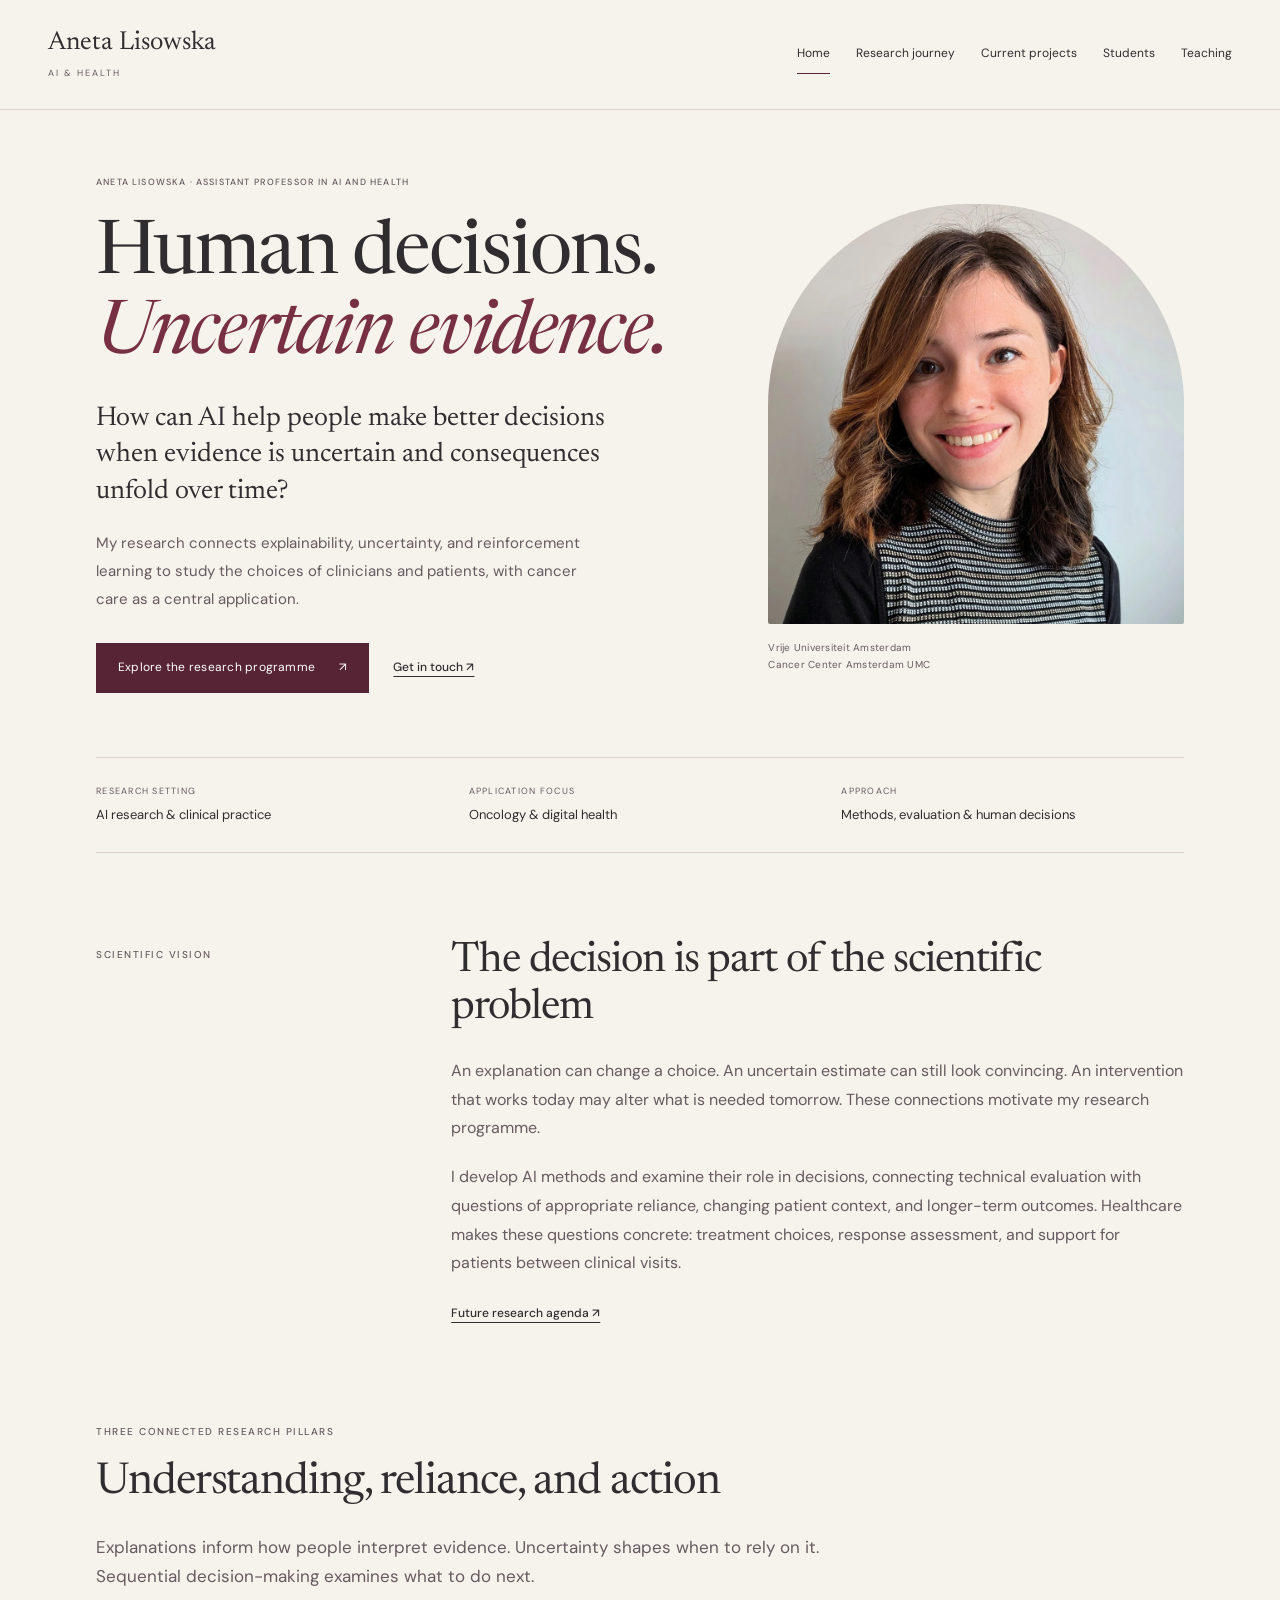
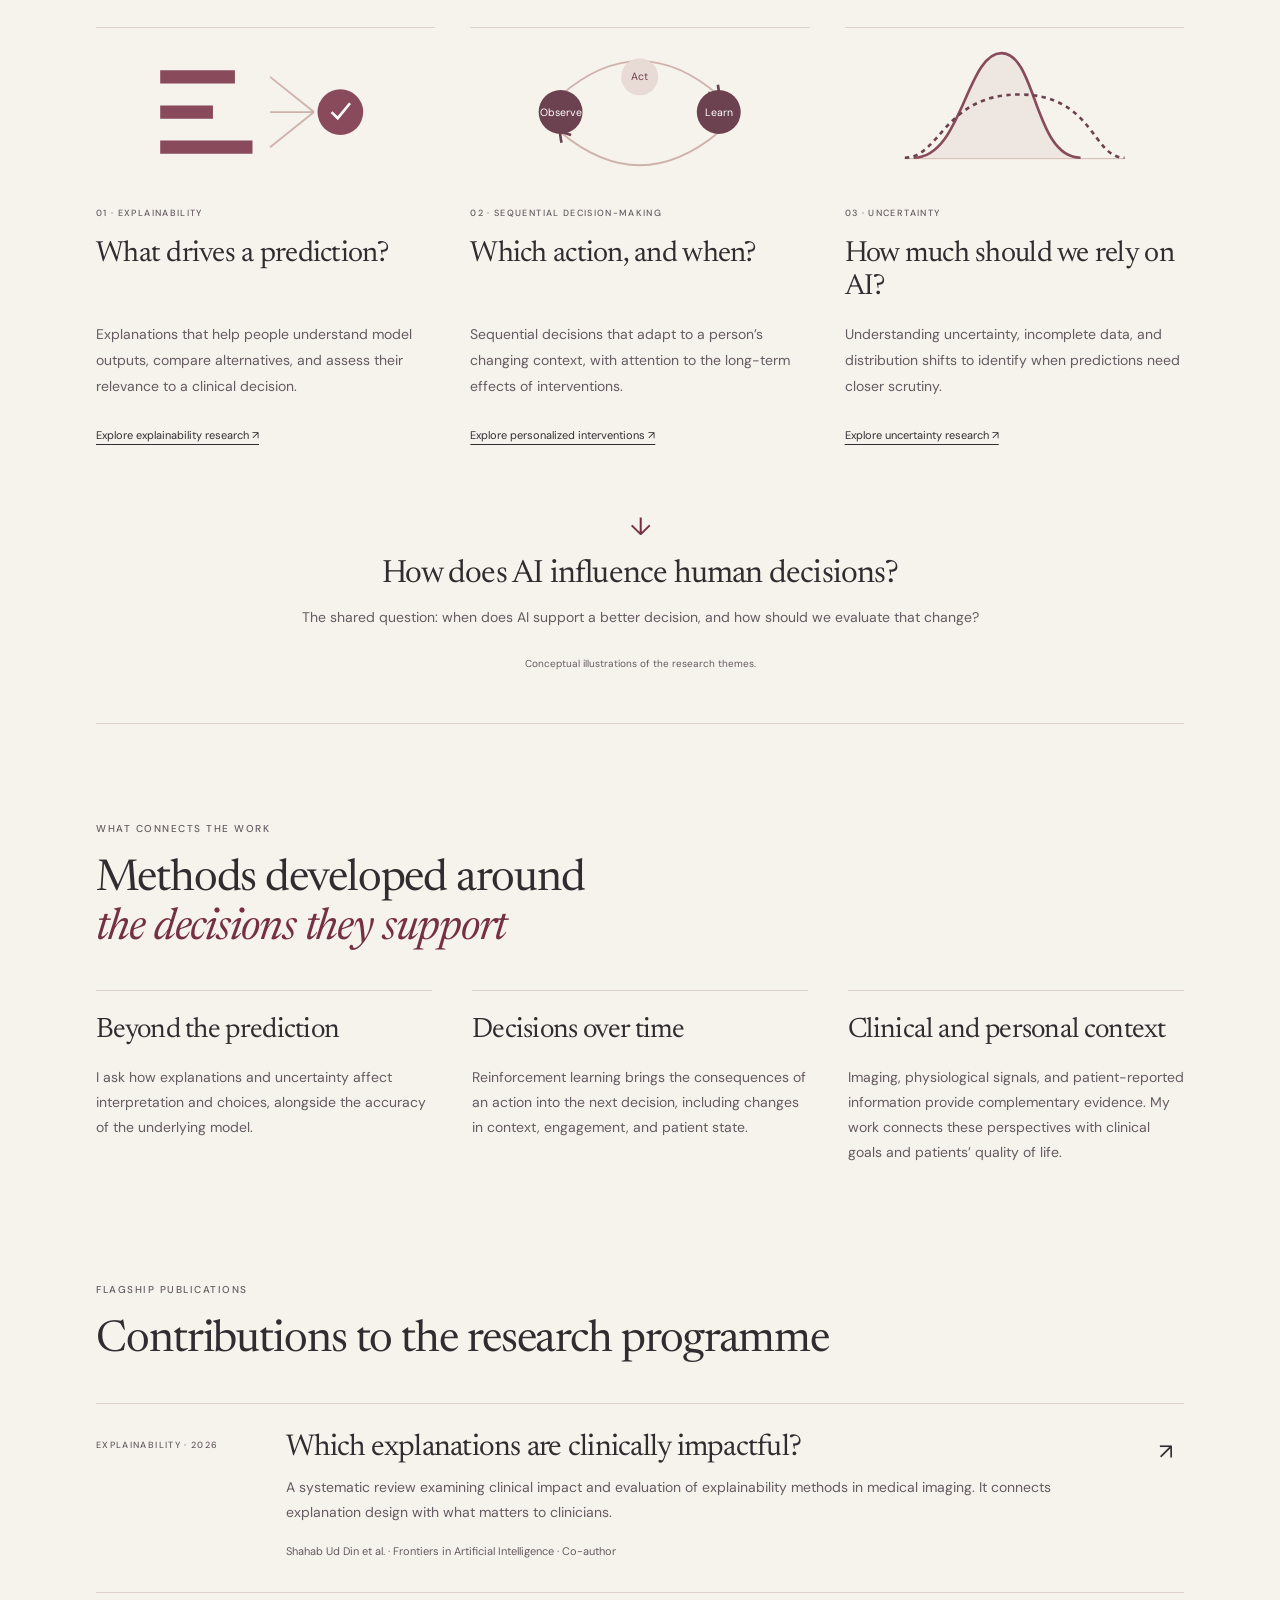
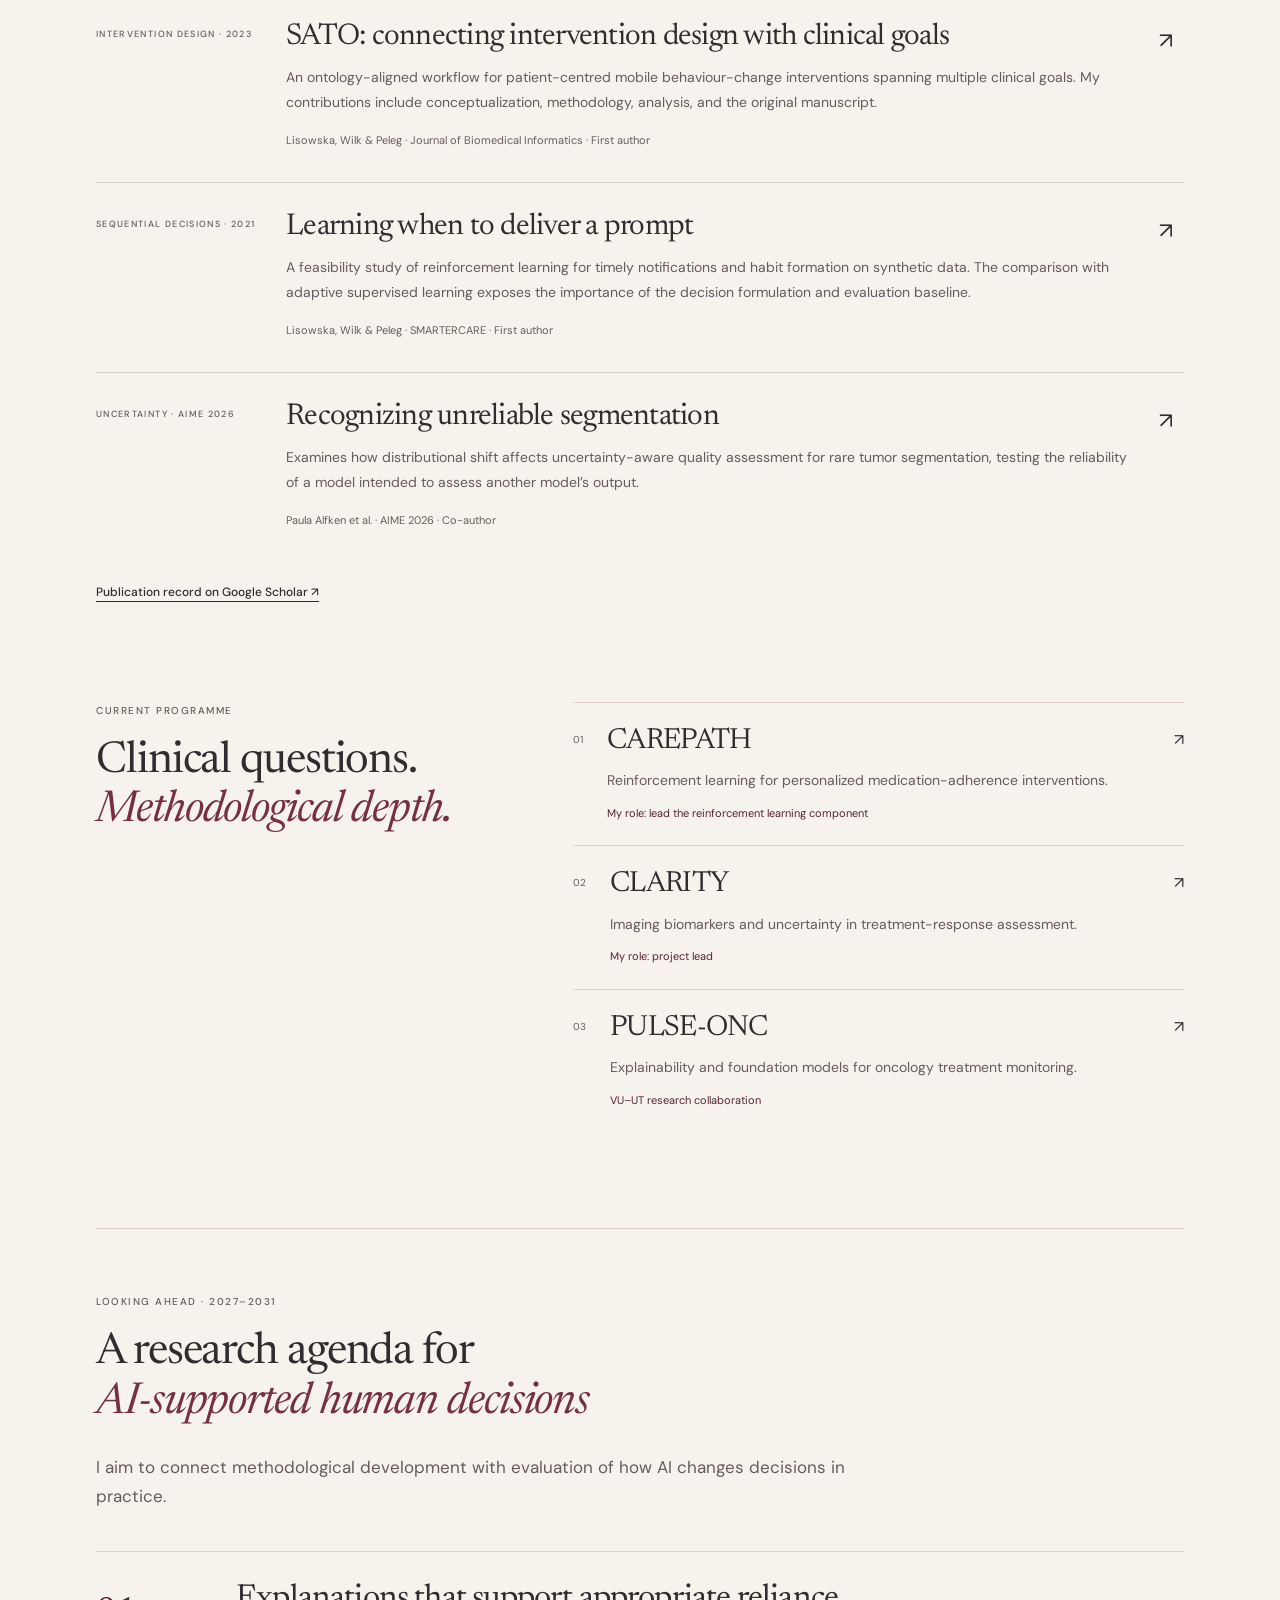
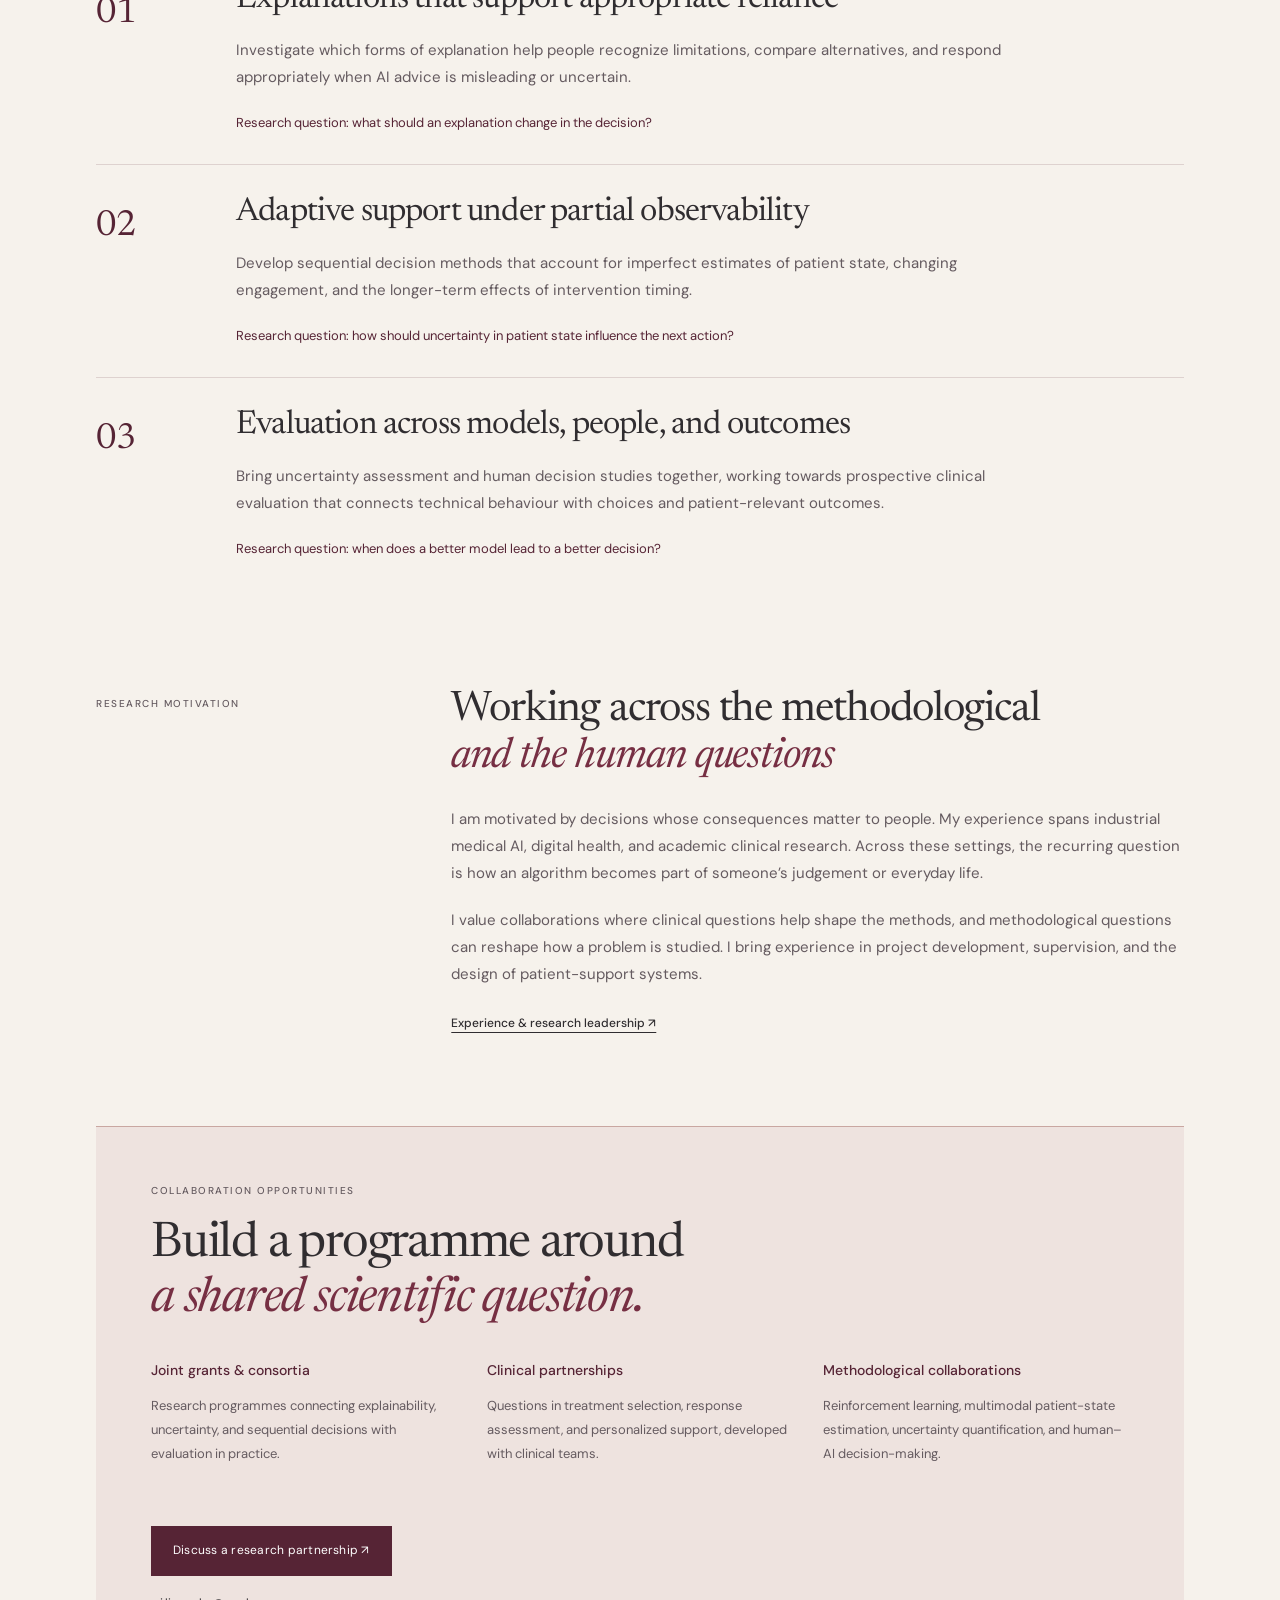
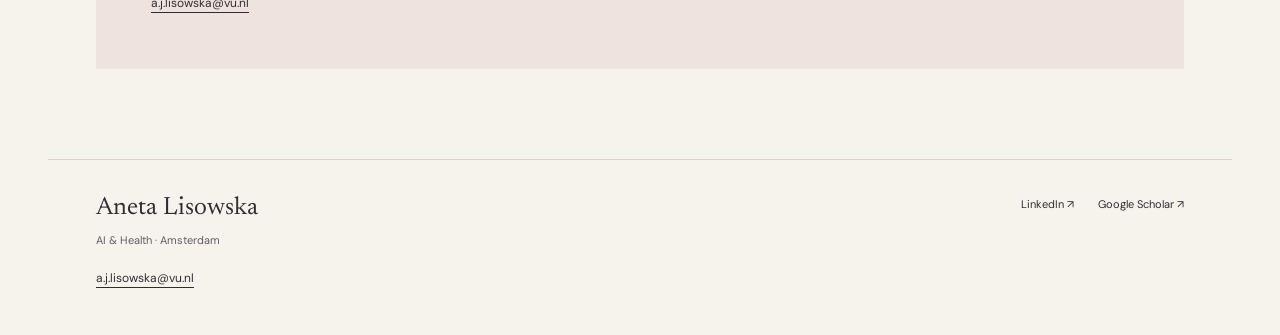
==== index.html @ 000a2791 "Establish Academic Bordeaux identity and coherent research programme" ====
<!doctype html>
<html lang="en"><head><meta charset="utf-8"><meta name="viewport" content="width=device-width, initial-scale=1">
<title>Human decisions and uncertain evidence | Aneta Lisowska</title><meta name="description" content="Research in explainable AI, reinforcement learning, and uncertainty for clinical and patient decision support.">
<meta name="theme-color" content="#562435"><link rel="stylesheet" href="style.css"></head>
<body><a class="skip" href="#main">Skip to content</a>
<header><div class="header-inner"><a class="brand" href="index.html">Aneta Lisowska<span>AI &amp; Health</span></a>
<nav aria-label="Main navigation"><a href="index.html" aria-current="page">Home</a><a href="research-journey.html">Research journey</a><a href="projects.html">Current projects</a><a href="students.html">Students</a><a href="teaching.html">Teaching</a></nav></div></header>
<main id="main"><section class="editorial-hero"><div class="hero-copy"><p class="eyebrow">Aneta Lisowska · Assistant Professor in AI and Health</p><h1>Human decisions.<br><em>Uncertain evidence.</em></h1><p class="hero-intro">How can AI help people make better decisions when evidence is uncertain and consequences unfold over time?</p><p class="hero-detail">My research connects explainability, uncertainty, and reinforcement learning to study the choices of clinicians and patients, with cancer care as a central application.</p><div class="hero-actions"><a class="button" href="projects.html">Explore the research programme <span aria-hidden="true">↗</span></a><a class="text-link" href="mailto:a.j.lisowska@vu.nl">Get in touch ↗</a></div></div><figure class="hero-portrait"><img src="assets/portrait.webp" alt="Aneta Lisowska" width="480" height="560"><figcaption>Vrije Universiteit Amsterdam<br>Cancer Center Amsterdam UMC</figcaption></figure></section>
<section class="research-context" aria-label="Research context"><p><span>Research setting</span>AI research &amp; clinical practice</p><p><span>Application focus</span>Oncology &amp; digital health</p><p><span>Approach</span>Methods, evaluation &amp; human decisions</p></section>
<section class="research-statement"><p class="eyebrow">Scientific vision</p><div><h2>The decision is part of the scientific problem</h2><p>An explanation can change a choice. An uncertain estimate can still look convincing. An intervention that works today may alter what is needed tomorrow. These connections motivate my research programme.</p><p>I develop AI methods and examine their role in decisions, connecting technical evaluation with questions of appropriate reliance, changing patient context, and longer-term outcomes. Healthcare makes these questions concrete: treatment choices, response assessment, and support for patients between clinical visits.</p><a class="text-link" href="#agenda">Future research agenda ↗</a></div></section><section class="section method-section" aria-labelledby="methods"><div class="section-title"><p class="eyebrow">Three connected research pillars</p><h2 id="methods">Understanding, reliance, and action</h2><p class="intro">Explanations inform how people interpret evidence. Uncertainty shapes when to rely on it. Sequential decision-making examines what to do next.</p></div><div class="method-grid">
<article class="method explain"><svg viewBox="0 0 300 165" role="img" aria-label="A conceptual diagram linking input features to a model prediction"><path d="M30 42H115M30 82H90M30 122H135" stroke="#762F43" stroke-width="15"/><path d="M155 42L205 82M155 82H205M155 122L205 82" stroke="#C9A7A1" fill="none" stroke-width="2"/><circle cx="235" cy="82" r="26" fill="#762F43"/><path d="m225 82 7 7 14-17" stroke="white" stroke-width="3" fill="none"/></svg><p class="eyebrow">01 · Explainability</p><h3>What drives a prediction?</h3><p>Explanations that help people understand model outputs, compare alternatives, and assess their relevance to a clinical decision.</p><a href="students.html#student-papers">Explore explainability research ↗</a></article>
<article class="method sequential"><svg viewBox="0 0 300 165" role="img" aria-label="A conceptual feedback loop from observation to action to outcome"><path d="M60 63Q150-15 240 63M240 105Q150 180 60 105" fill="none" stroke="#C9A7A1" stroke-width="2"/><path d="m228 60 13 4-2-13M72 108l-13-4 2 13" fill="none" stroke="#562435" stroke-width="3"/><circle cx="60" cy="82" r="25" fill="#562435"/><circle cx="150" cy="42" r="21" fill="#E6D7D1"/><circle cx="240" cy="82" r="25" fill="#562435"/><text x="60" y="87" text-anchor="middle" fill="white" font-size="12">Observe</text><text x="150" y="46" text-anchor="middle" fill="#562435" font-size="12">Act</text><text x="240" y="87" text-anchor="middle" fill="white" font-size="12">Learn</text></svg><p class="eyebrow">02 · Sequential decision-making</p><h3>Which action, and when?</h3><p>Sequential decisions that adapt to a person’s changing context, with attention to the long-term effects of interventions.</p><a href="projects.html">Explore personalized interventions ↗</a></article>
<article class="method uncertainty"><svg viewBox="0 0 300 165" role="img" aria-label="Conceptual narrow and broad distributions represent different levels of model uncertainty"><path d="M25 135H275" stroke="#C9A7A1"/><path d="M35 134C90 134 95 15 135 15S172 134 225 134" stroke="#762F43" stroke-width="3" fill="#E6D7D1" fill-opacity=".5"/><path d="M25 134C65 134 70 62 155 62S238 134 275 134" stroke="#562435" stroke-width="3" fill="none" stroke-dasharray="5 5"/></svg><p class="eyebrow">03 · Uncertainty</p><h3>How much should we rely on AI?</h3><p>Understanding uncertainty, incomplete data, and distribution shifts to identify when predictions need closer scrutiny.</p><a href="students.html#student-papers">Explore uncertainty research ↗</a></article>
</div><div class="decision-question"><span aria-hidden="true">↓</span><h3>How does AI influence human decisions?</h3><p>The shared question: when does AI support a better decision, and how should we evaluate that change?</p></div><p class="figure-note">Conceptual illustrations of the research themes.</p></section>
<section class="section approach-section" aria-labelledby="approach"><div class="section-title"><p class="eyebrow">What connects the work</p><h2 id="approach">Methods developed around<br><em>the decisions they support</em></h2></div><div class="approach-grid"><article><h3>Beyond the prediction</h3><p>I ask how explanations and uncertainty affect interpretation and choices, alongside the accuracy of the underlying model.</p></article><article><h3>Decisions over time</h3><p>Reinforcement learning brings the consequences of an action into the next decision, including changes in context, engagement, and patient state.</p></article><article><h3>Clinical and personal context</h3><p>Imaging, physiological signals, and patient-reported information provide complementary evidence. My work connects these perspectives with clinical goals and patients’ quality of life.</p></article></div></section>
<section class="section selected-work" aria-labelledby="selected-work"><div class="section-title"><p class="eyebrow">Flagship publications</p><h2 id="selected-work">Contributions to the research programme</h2></div>
<article class="evidence-row"><p class="eyebrow">Explainability · 2026</p><div><h3><a href="https://doi.org/10.3389/frai.2026.1819422">Which explanations are clinically impactful?</a></h3><p>A systematic review examining clinical impact and evaluation of explainability methods in medical imaging. It connects explanation design with what matters to clinicians.</p><span>Shahab Ud Din et al. · Frontiers in Artificial Intelligence · Co-author</span></div><a class="work-arrow" aria-label="Read the explainable AI review" href="https://doi.org/10.3389/frai.2026.1819422">↗</a></article>
<article class="evidence-row"><p class="eyebrow">Intervention design · 2023</p><div><h3><a href="https://doi.org/10.1016/j.jbi.2022.104276">SATO: connecting intervention design with clinical goals</a></h3><p>An ontology-aligned workflow for patient-centred mobile behaviour-change interventions spanning multiple clinical goals. My contributions include conceptualization, methodology, analysis, and the original manuscript.</p><span>Lisowska, Wilk &amp; Peleg · Journal of Biomedical Informatics · First author</span></div><a class="work-arrow" aria-label="Read the SATO workflow paper" href="https://doi.org/10.1016/j.jbi.2022.104276">↗</a></article>
<article class="evidence-row"><p class="eyebrow">Sequential decisions · 2021</p><div><h3><a href="https://ceur-ws.org/Vol-3060/paper-2.pdf">Learning when to deliver a prompt</a></h3><p>A feasibility study of reinforcement learning for timely notifications and habit formation on synthetic data. The comparison with adaptive supervised learning exposes the importance of the decision formulation and evaluation baseline.</p><span>Lisowska, Wilk &amp; Peleg · SMARTERCARE · First author</span></div><a class="work-arrow" aria-label="Read the reinforcement learning feasibility study" href="https://ceur-ws.org/Vol-3060/paper-2.pdf">↗</a></article>
<article class="evidence-row"><p class="eyebrow">Uncertainty · AIME 2026</p><div><h3><a href="https://pure.amsterdamumc.nl/en/publications/detecting-silent-failures-in-rare-tumor-segmentation-the-impact-o/">Recognizing unreliable segmentation</a></h3><p>Examines how distributional shift affects uncertainty-aware quality assessment for rare tumor segmentation, testing the reliability of a model intended to assess another model’s output.</p><span>Paula Alfken et al. · AIME 2026 · Co-author</span></div><a class="work-arrow" aria-label="Read the rare tumor segmentation paper" href="https://pure.amsterdamumc.nl/en/publications/detecting-silent-failures-in-rare-tumor-segmentation-the-impact-o/">↗</a></article>
<a class="text-link all-publications" href="https://scholar.google.com/citations?user=-hXV9EsAAAAJ&amp;hl=en">Publication record on Google Scholar ↗</a></section>
<section class="section project-preview"><div class="section-title"><p class="eyebrow">Current programme</p><h2>Clinical questions.<br><em>Methodological depth.</em></h2></div><div class="project-preview-list"><a href="projects.html#carepath"><span>01</span><div><h3>CAREPATH</h3><p>Reinforcement learning for personalized medication-adherence interventions.</p><small>My role: lead the reinforcement learning component</small></div><b aria-hidden="true">↗</b></a><a href="projects.html#clarity"><span>02</span><div><h3>CLARITY</h3><p>Imaging biomarkers and uncertainty in treatment-response assessment.</p><small>My role: project lead</small></div><b aria-hidden="true">↗</b></a><a href="projects.html#pulse-onc"><span>03</span><div><h3>PULSE-ONC</h3><p>Explainability and foundation models for oncology treatment monitoring.</p><small>VU–UT research collaboration</small></div><b aria-hidden="true">↗</b></a></div></section>
<section class="section agenda-section" id="agenda" aria-labelledby="agenda-title"><div class="section-title"><p class="eyebrow">Looking ahead · 2027–2031</p><h2 id="agenda-title">A research agenda for<br><em>AI-supported human decisions</em></h2><p class="intro">I aim to connect methodological development with evaluation of how AI changes decisions in practice.</p></div><ol class="agenda-list"><li><span>01</span><div><h3>Explanations that support appropriate reliance</h3><p>Investigate which forms of explanation help people recognize limitations, compare alternatives, and respond appropriately when AI advice is misleading or uncertain.</p><p class="agenda-question">Research question: what should an explanation change in the decision?</p></div></li><li><span>02</span><div><h3>Adaptive support under partial observability</h3><p>Develop sequential decision methods that account for imperfect estimates of patient state, changing engagement, and the longer-term effects of intervention timing.</p><p class="agenda-question">Research question: how should uncertainty in patient state influence the next action?</p></div></li><li><span>03</span><div><h3>Evaluation across models, people, and outcomes</h3><p>Bring uncertainty assessment and human decision studies together, working towards prospective clinical evaluation that connects technical behaviour with choices and patient-relevant outcomes.</p><p class="agenda-question">Research question: when does a better model lead to a better decision?</p></div></li></ol></section>
<section class="section human-introduction"><p class="eyebrow">Research motivation</p><div><h2>Working across the methodological<br><em>and the human questions</em></h2><p>I am motivated by decisions whose consequences matter to people. My experience spans industrial medical AI, digital health, and academic clinical research. Across these settings, the recurring question is how an algorithm becomes part of someone’s judgement or everyday life.</p><p>I value collaborations where clinical questions help shape the methods, and methodological questions can reshape how a problem is studied. I bring experience in project development, supervision, and the design of patient-support systems.</p><a class="text-link" href="research-journey.html">Experience &amp; research leadership ↗</a></div></section>
<section class="collaboration-invitation" id="contact"><p class="eyebrow">Collaboration opportunities</p><h2>Build a programme around<br><em>a shared scientific question.</em></h2><div class="collaboration-options"><p><strong>Joint grants &amp; consortia</strong>Research programmes connecting explainability, uncertainty, and sequential decisions with evaluation in practice.</p><p><strong>Clinical partnerships</strong>Questions in treatment selection, response assessment, and personalized support, developed with clinical teams.</p><p><strong>Methodological collaborations</strong>Reinforcement learning, multimodal patient-state estimation, uncertainty quantification, and human–AI decision-making.</p></div><a class="button" href="mailto:a.j.lisowska@vu.nl?subject=Research%20collaboration">Discuss a research partnership ↗</a><a class="contact-email" href="mailto:a.j.lisowska@vu.nl">a.j.lisowska@vu.nl</a></section></main>
<footer><div><strong>Aneta Lisowska</strong><p>AI &amp; Health · Amsterdam</p><a class="contact-email" href="mailto:a.j.lisowska@vu.nl">a.j.lisowska@vu.nl</a></div><div class="footer-links"><a href="https://www.linkedin.com/in/anetajl/">LinkedIn ↗</a><a href="https://scholar.google.com/citations?user=-hXV9EsAAAAJ&amp;hl=en">Google Scholar ↗</a></div></footer>
</body></html>
---- style.css ----
@import url('https://fonts.googleapis.com/css2?family=DM+Sans:wght@400;500;600;700&family=Newsreader:ital,wght@0,400;0,500;0,600;1,400;1,500&display=swap');
:root{--paper:#F6F2EC;--ink:#302D30;--muted:#655B60;--green:#562435;--line:#DED2CF;--accent:#C9A7A1;--radius:0}
*{box-sizing:border-box}html{scroll-behavior:smooth}body{margin:0;background:var(--paper);color:var(--ink);font:16px/1.8 'DM Sans',Arial,sans-serif}a{color:inherit;text-underline-offset:5px}a:hover{color:#762F43}a:focus-visible{outline:2px solid #762F43;outline-offset:5px}p{margin:0 0 20px}h1,h2,h3{font-family:Newsreader,Georgia,serif;font-weight:400;line-height:1.12;letter-spacing:-.025em}h1{font-size:clamp(44px,6vw,76px);margin:0 0 25px}h2{font-size:42px;margin:0 0 25px}h3{font-size:29px;margin:0 0 18px}em{font-weight:400;color:#762F43}header{border-bottom:1px solid var(--line)}.header-inner{max-width:1280px;margin:auto;padding:28px 48px;display:flex;align-items:center;justify-content:space-between;gap:30px}.brand{font-family:Newsreader,Georgia,serif;font-size:26px;text-decoration:none;line-height:1.2;white-space:nowrap}.brand span{font:9px/1.8 'DM Sans',sans-serif;display:block;letter-spacing:.22em;text-transform:uppercase;margin-top:6px;color:var(--muted)}nav{display:flex;flex-wrap:wrap;gap:26px}nav a{font-size:12px;text-decoration:none;border-bottom:1px solid transparent;padding:8px 0}nav a[aria-current]{border-color:var(--green)}main{max-width:1184px;margin:auto;padding:0 48px 90px}.eyebrow{font:500 10px/1.8 'DM Sans',Arial,sans-serif;letter-spacing:.15em;text-transform:uppercase;color:var(--muted);margin:0 0 18px}.page-heading{padding:78px 0 60px;max-width:850px}.intro{font-size:19px;line-height:1.7;color:var(--muted);max-width:750px;margin:0}.editorial-hero{display:grid;grid-template-columns:1.45fr 1fr;gap:70px;align-items:center;padding:70px 0 55px}.hero-copy h1{font-size:clamp(54px,6.3vw,83px);line-height:1.02;margin:25px 0}.hero-copy .eyebrow{font-size:9px;letter-spacing:.13em}.hero-intro{font-size:21px;line-height:1.6;max-width:540px}.hero-detail{font-size:15px;line-height:1.85;max-width:500px;color:var(--muted)}.hero-portrait{margin:0;padding-top:10px}.hero-portrait img{display:block;width:100%;height:420px;object-fit:cover;object-position:50% 30%;border-radius:48% 48% 2px 2px}.hero-portrait figcaption{font-size:10px;color:var(--muted);line-height:1.7;padding-top:15px;letter-spacing:.025em}.hero-actions{display:flex;align-items:center;flex-wrap:wrap;gap:24px;margin-top:30px}.button{display:inline-flex;align-items:center;justify-content:space-between;gap:24px;background:var(--green);color:white;text-decoration:none;padding:13px 21px;font-size:12px;letter-spacing:.02em;border:1px solid var(--green)}.button:hover{color:white;background:#762F43}.text-link{font-size:12px;font-weight:500}.research-context{display:grid;grid-template-columns:repeat(3,1fr);gap:30px;border-top:1px solid var(--line);border-bottom:1px solid var(--line);padding:25px 0}.research-context p{font-size:13px;margin:0}.research-context span{display:block;font-size:9px;text-transform:uppercase;letter-spacing:.14em;color:var(--muted);margin-bottom:4px}.research-statement{display:grid;grid-template-columns:1fr 2.4fr;gap:50px;padding-top:85px}.research-statement .eyebrow{padding-top:8px}.research-statement h2{font-size:42px;max-width:650px}.research-statement p:not(.eyebrow){color:var(--muted);font-size:16px}.section{margin-top:90px}.section-title{margin-bottom:36px}.section-title h2{font-size:44px}.section-title .intro{font-size:17px}.method-section{border-bottom:1px solid var(--line);padding-bottom:50px}.method-grid{display:grid;grid-template-columns:repeat(3,minmax(0,1fr));gap:35px}.method{border-top:1px solid var(--line);padding-top:12px}.method svg{width:100%;height:145px;display:block;margin-bottom:20px;opacity:.85}.method h3{font-size:29px;min-height:65px}.method p:not(.eyebrow){font-size:14px;color:var(--muted);line-height:1.85}.method a{font-size:11px}.method .eyebrow{font-size:9px}.decision-question{margin-top:35px;padding:20px 0 0;text-align:center}.decision-question>span{font-size:25px;color:#762F43}.decision-question h3{font-size:32px;margin:8px 0 12px}.decision-question p{font-size:14px;color:var(--muted);margin:0}.figure-note{font-size:10px;color:var(--muted);margin:25px 0 0;text-align:center}.evidence-row{display:grid;grid-template-columns:160px 1fr 25px;gap:30px;border-top:1px solid var(--line);padding:28px 0}.evidence-row .eyebrow{font-size:9px;margin-top:5px}.evidence-row h3{font-size:30px;margin-bottom:10px}.evidence-row h3 a{text-decoration:none}.evidence-row p:not(.eyebrow){font-size:14px;color:var(--muted);margin-bottom:10px}.evidence-row span{font-size:10px;color:var(--muted)}.work-arrow{font-size:22px;text-decoration:none}.all-publications{display:inline-block;margin-top:20px}.project-preview{display:grid;grid-template-columns:1fr 1.5fr;gap:70px}.project-preview-list>a{display:flex;align-items:start;gap:24px;text-decoration:none;border-top:1px solid var(--line);padding:23px 0}.project-preview-list>a>span{font-size:10px;color:var(--muted);padding-top:5px}.project-preview-list h3{font-size:29px;margin:0 0 10px}.project-preview-list p{font-size:14px;color:var(--muted);line-height:1.75;margin:0}.project-preview-list b{font-weight:400;margin-left:auto}.collaboration-invitation{margin-top:90px;padding:55px;background:#EEE3DF;border-top:1px solid #C9A7A1}.collaboration-invitation h2{font-size:49px}.collaboration-invitation p:not(.eyebrow){max-width:620px;font-size:16px;color:var(--muted)}.contact-email{font-size:12px;display:block;margin-top:17px}.grid{display:grid;gap:35px}.two{grid-template-columns:repeat(2,minmax(0,1fr))}.three{grid-template-columns:repeat(3,minmax(0,1fr))}.card{background:transparent;border-top:1px solid var(--line);padding:27px 0 15px}.card h2{font-size:31px;margin-bottom:15px}.card p:not(.eyebrow){font-size:15px;color:var(--muted)}.card p:last-child{margin-bottom:0}.paper-link{display:block;font-size:12px;line-height:1.8;margin-top:14px}.timeline{list-style:none;padding:0;margin:10px 0 0}.timeline li{display:grid;grid-template-columns:170px 1fr}.timeline-date{font-size:11px;padding:8px 25px 0 0;color:var(--muted)}.timeline article{border-left:1px solid var(--line);position:relative;padding:0 0 50px 36px}.timeline article:before{content:'';position:absolute;left:-4px;top:9px;width:7px;height:7px;border-radius:50%;background:#762F43;box-shadow:0 0 0 5px var(--paper)}.timeline article h2{font-size:31px;margin-bottom:14px}.timeline article p:last-child{margin-bottom:0}.timeline article>p:not(.eyebrow){font-size:15px;color:var(--muted)}.timeline .institution{color:var(--green)!important;font-size:13px!important}.timeline li:last-child article{padding-bottom:0}.reading{max-width:850px}.project-list{display:grid;gap:30px;counter-reset:project}.project-anchor{scroll-margin-top:30px}.project-list .card{display:grid;grid-template-columns:190px 1fr;column-gap:35px;padding:35px 0;counter-increment:project}.project-list .card>.eyebrow{grid-column:1;grid-row:1/5;font-size:9px}.project-list .card>.eyebrow:before{content:'0' counter(project);display:block;font-family:Newsreader,Georgia,serif;font-size:48px;line-height:1;margin-bottom:20px;color:#8F6B73}.project-list .card>*:not(.eyebrow){grid-column:2}.project-list h2{font-size:46px}.tags{display:flex;flex-wrap:wrap;gap:8px 20px;margin-top:20px}.tags span{font-size:10px;color:var(--muted);border-bottom:1px solid var(--line)}.project-contact{border-top:1px solid var(--line);margin-top:30px;padding-top:35px}.project-contact p{font-family:Newsreader,Georgia,serif;font-size:30px}.student-intro{max-width:800px}.student-intro p{font-size:15px;color:var(--muted)}.student-intro strong{font-weight:500;color:var(--ink)}.student-intro .button{background:transparent;color:var(--green)}.research-figure{margin:24px 0;background:#fff;padding:15px}.research-figure img{display:block;width:100%;height:auto;max-height:260px;object-fit:contain}.research-figure figcaption{font-size:10px;color:var(--muted);line-height:1.7;margin-top:13px}.publication-list{list-style:none;padding:0;margin:0 0 25px}.publication-list li{border-bottom:1px solid var(--line);padding:25px 0;font-size:15px}.publication-list span{display:block;font-size:11px;color:var(--muted);margin-top:10px}.publication-list strong{font-weight:500}.visual-publications li{display:flex;gap:23px}.visual-publications .paper-symbol{flex:0 0 45px;font:italic 20px Newsreader,Georgia,serif;color:#762F43;margin-top:3px}.visual-publications a{text-decoration:none}.visual-publications a:hover{text-decoration:underline}.feature-strip{margin-top:65px;border-top:1px solid var(--line);padding-top:38px;display:flex;justify-content:space-between;align-items:center;gap:40px}.feature-strip>div{max-width:700px}.feature-strip p:not(.eyebrow){font-size:15px;color:var(--muted)}.feature-strip h2{font-size:36px}.first{margin-top:0}footer{max-width:1184px;margin:auto;border-top:1px solid var(--line);padding:35px 48px 45px;display:flex;justify-content:space-between;gap:30px}footer strong{font:25px Newsreader,Georgia,serif;font-weight:400}footer p{font-size:11px;color:var(--muted);margin:7px 0}.footer-links{display:flex;gap:24px;font-size:11px}.footer-links a{text-decoration:none}.skip{position:fixed;top:-100px;left:15px;background:white;padding:12px;z-index:10}.skip:focus{top:15px}#student-projects,#student-papers{scroll-margin-top:30px}
@media(max-width:1000px){.header-inner{align-items:flex-start;flex-direction:column;gap:17px}.editorial-hero{gap:35px}.hero-copy h1{font-size:64px}.hero-portrait img{height:380px}.project-preview{gap:35px}.method-grid{gap:22px}.method h3{font-size:26px}.hero-intro{font-size:19px}}
@media(max-width:700px){.header-inner{padding:24px}nav{gap:8px 22px}nav a{font-size:11px}main{padding:0 24px 60px}.page-heading{padding:48px 0 35px}h1{font-size:46px}h2,.section-title h2{font-size:35px}.intro{font-size:17px}.editorial-hero{grid-template-columns:1fr;padding:40px 0}.hero-copy h1{font-size:58px;line-height:1.03}.hero-copy .eyebrow{max-width:260px;line-height:1.9}.hero-portrait{max-width:320px;margin:5px auto 0;width:100%}.hero-portrait img{height:360px}.hero-portrait figcaption{text-align:center}.hero-intro{font-size:20px}.hero-actions{gap:20px}.research-context{grid-template-columns:1fr;gap:15px;padding:22px 0}.research-context p{font-size:12px}.research-context span{margin-bottom:0}.research-statement{grid-template-columns:1fr;gap:8px;padding-top:50px}.research-statement h2{font-size:36px}.section{margin-top:55px}.method-grid{grid-template-columns:1fr;gap:30px}.method svg{max-width:290px;height:145px;margin:auto auto 18px}.method h3{font-size:30px;min-height:0}.method p:not(.eyebrow){font-size:15px}.method a{font-size:12px}.decision-question h3{font-size:30px}.evidence-row{grid-template-columns:1fr 20px;gap:5px 15px;padding:23px 0}.evidence-row>.eyebrow{grid-column:1/-1}.evidence-row>div{grid-column:1}.work-arrow{grid-column:2;grid-row:2}.evidence-row h3{font-size:29px}.project-preview{grid-template-columns:1fr;gap:0}.collaboration-invitation{margin-top:55px;padding:30px 25px}.collaboration-invitation h2{font-size:37px}.two,.three{grid-template-columns:1fr}.grid{gap:20px}.card h2{font-size:30px}.timeline li{grid-template-columns:1fr}.timeline-date{padding:0 0 14px 25px}.timeline article{padding-left:25px;padding-bottom:35px}.timeline article h2{font-size:29px}.project-list .card{display:block;padding:25px 0}.project-list .card>.eyebrow:before{font-size:34px;margin-bottom:12px}.project-list h2{font-size:41px}.feature-strip{flex-direction:column;align-items:start;gap:10px}.visual-publications li{gap:15px}.visual-publications .paper-symbol{flex-basis:35px}.research-figure{padding:8px}footer{padding:30px 24px;flex-direction:column}.footer-links{gap:25px}.hero-detail{font-size:15px}}
@media(prefers-reduced-motion:reduce){html{scroll-behavior:auto}}

:root{--space-1:8px;--space-2:16px;--space-3:24px;--space-4:40px;--space-5:64px;--space-6:96px}
.editorial-hero{padding-top:var(--space-5);padding-bottom:var(--space-5)}.hero-copy h1{font-size:clamp(50px,5.8vw,76px);line-height:1.08}.hero-intro{font-family:Newsreader,Georgia,serif;font-size:27px;line-height:1.35}.hero-detail{font-size:15px}.section{margin-top:var(--space-6)}.approach-grid{display:grid;grid-template-columns:repeat(3,minmax(0,1fr));gap:var(--space-4)}.approach-grid article{border-top:1px solid var(--line);padding-top:var(--space-3)}.approach-grid h3{font-size:28px}.approach-grid p{font-size:14px;color:var(--muted)}.project-preview-list small{display:block;color:var(--green);font-size:11px;margin-top:12px;line-height:1.6}.agenda-section{border-top:1px solid var(--line);padding-top:var(--space-5)}.agenda-list{list-style:none;padding:0;margin:40px 0 0}.agenda-list li{display:grid;grid-template-columns:100px 1fr;gap:var(--space-4);padding:30px 0;border-top:1px solid var(--line)}.agenda-list li>span{font-family:Newsreader,Georgia,serif;font-size:36px;color:var(--green)}.agenda-list h3{font-size:33px}.agenda-list p{font-size:15px;color:var(--muted);max-width:780px}.agenda-list .agenda-question{font-size:13px;color:var(--green);margin-bottom:0}.human-introduction{display:grid;grid-template-columns:1fr 2.4fr;gap:50px}.human-introduction .eyebrow{padding-top:8px}.human-introduction p:not(.eyebrow){font-size:15px;color:var(--muted)}.collaboration-options{display:grid;grid-template-columns:repeat(3,minmax(0,1fr));gap:30px;margin:30px 0}.collaboration-options strong{display:block;font-size:14px;color:var(--green);font-weight:500;margin-bottom:10px}.collaboration-options p{font-size:13px!important;line-height:1.85}.collaboration-invitation .button{margin-top:10px}.evidence-row span{font-size:11px}a{transition:color .15s ease,background-color .15s ease}.button:focus-visible{outline-offset:4px}.card .role strong{font-weight:500;color:var(--green)}
@media(max-width:700px){.editorial-hero{padding:40px 0}.hero-copy h1{font-size:52px;line-height:1.08}.hero-intro{font-size:25px}.section{margin-top:64px}.approach-grid,.human-introduction,.collaboration-options{grid-template-columns:1fr;gap:20px}.agenda-section{padding-top:40px}.agenda-list li{grid-template-columns:35px 1fr;gap:15px}.agenda-list h3{font-size:29px}.agenda-list li>span{font-size:28px}.human-introduction h2{font-size:34px}.collaboration-options{margin:25px 0;gap:5px}.collaboration-invitation h2{font-size:36px}}
@media(prefers-reduced-motion:reduce){a{transition:none}}
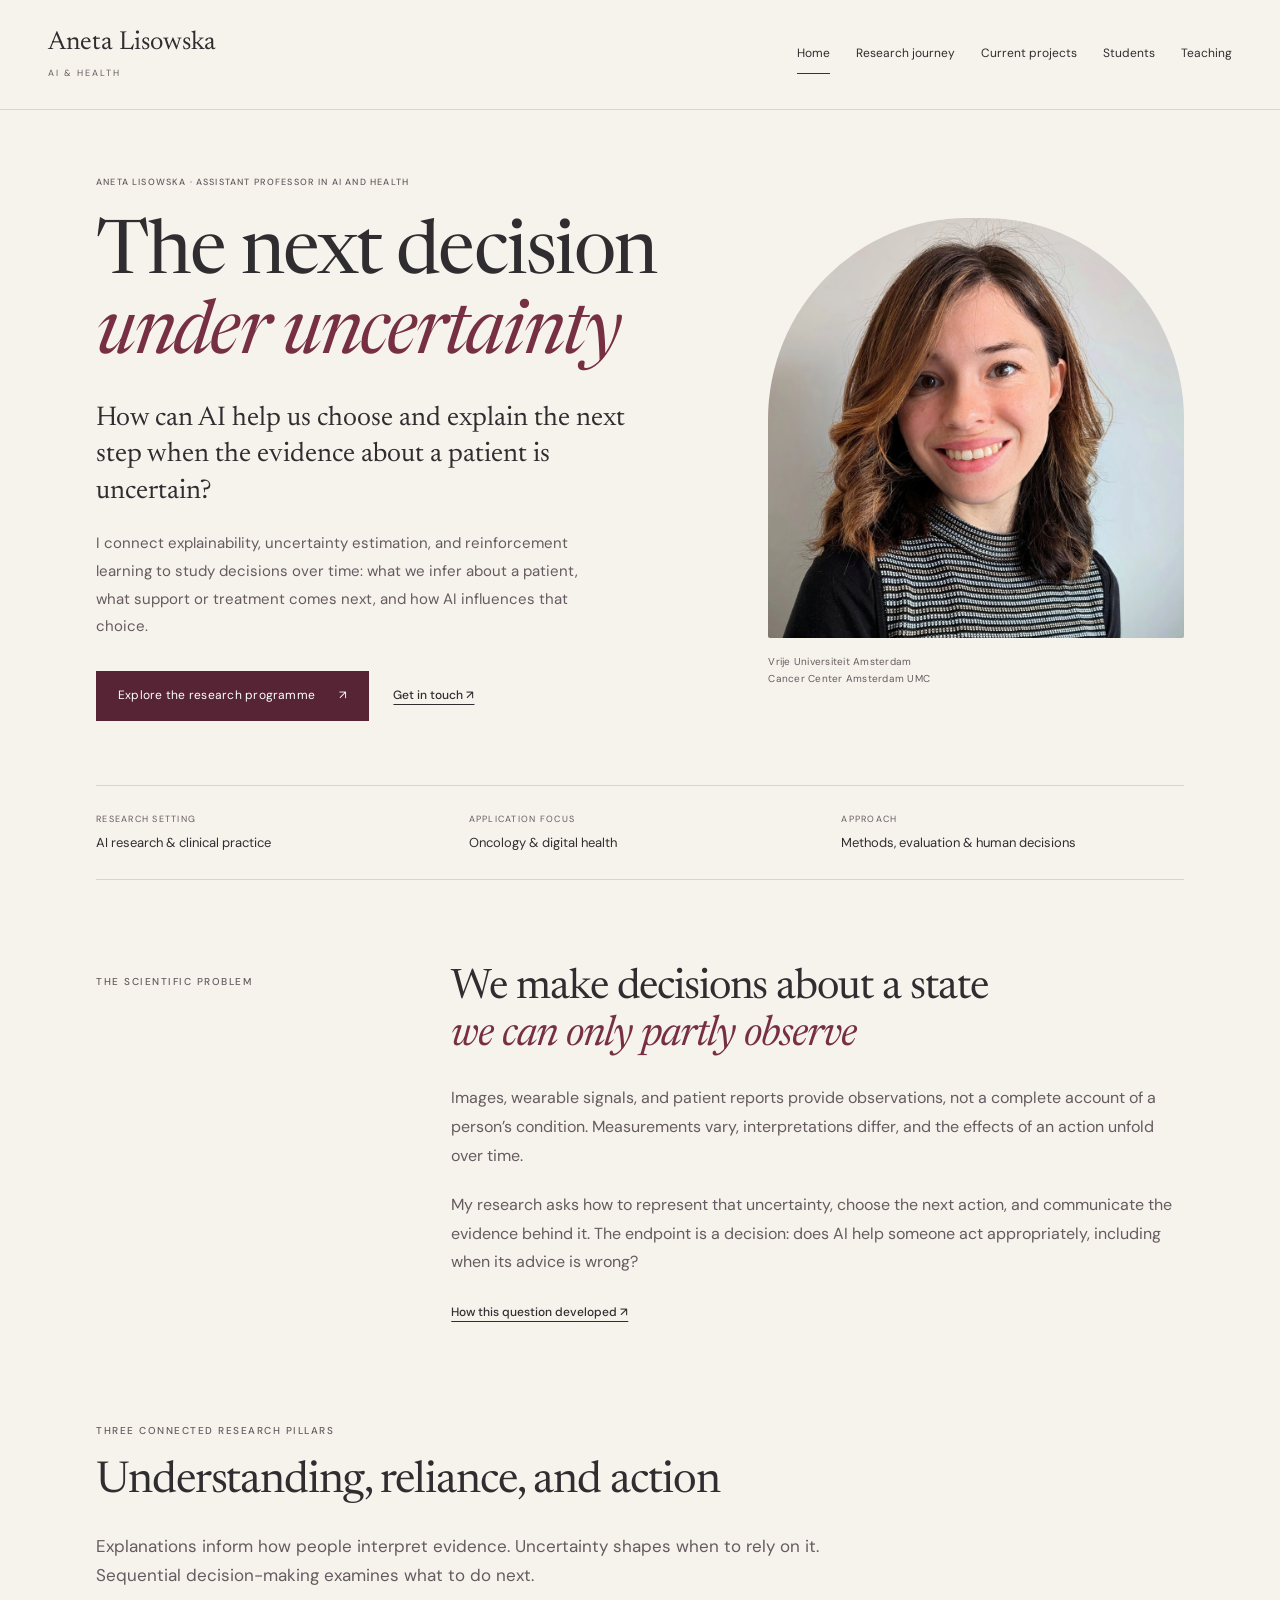
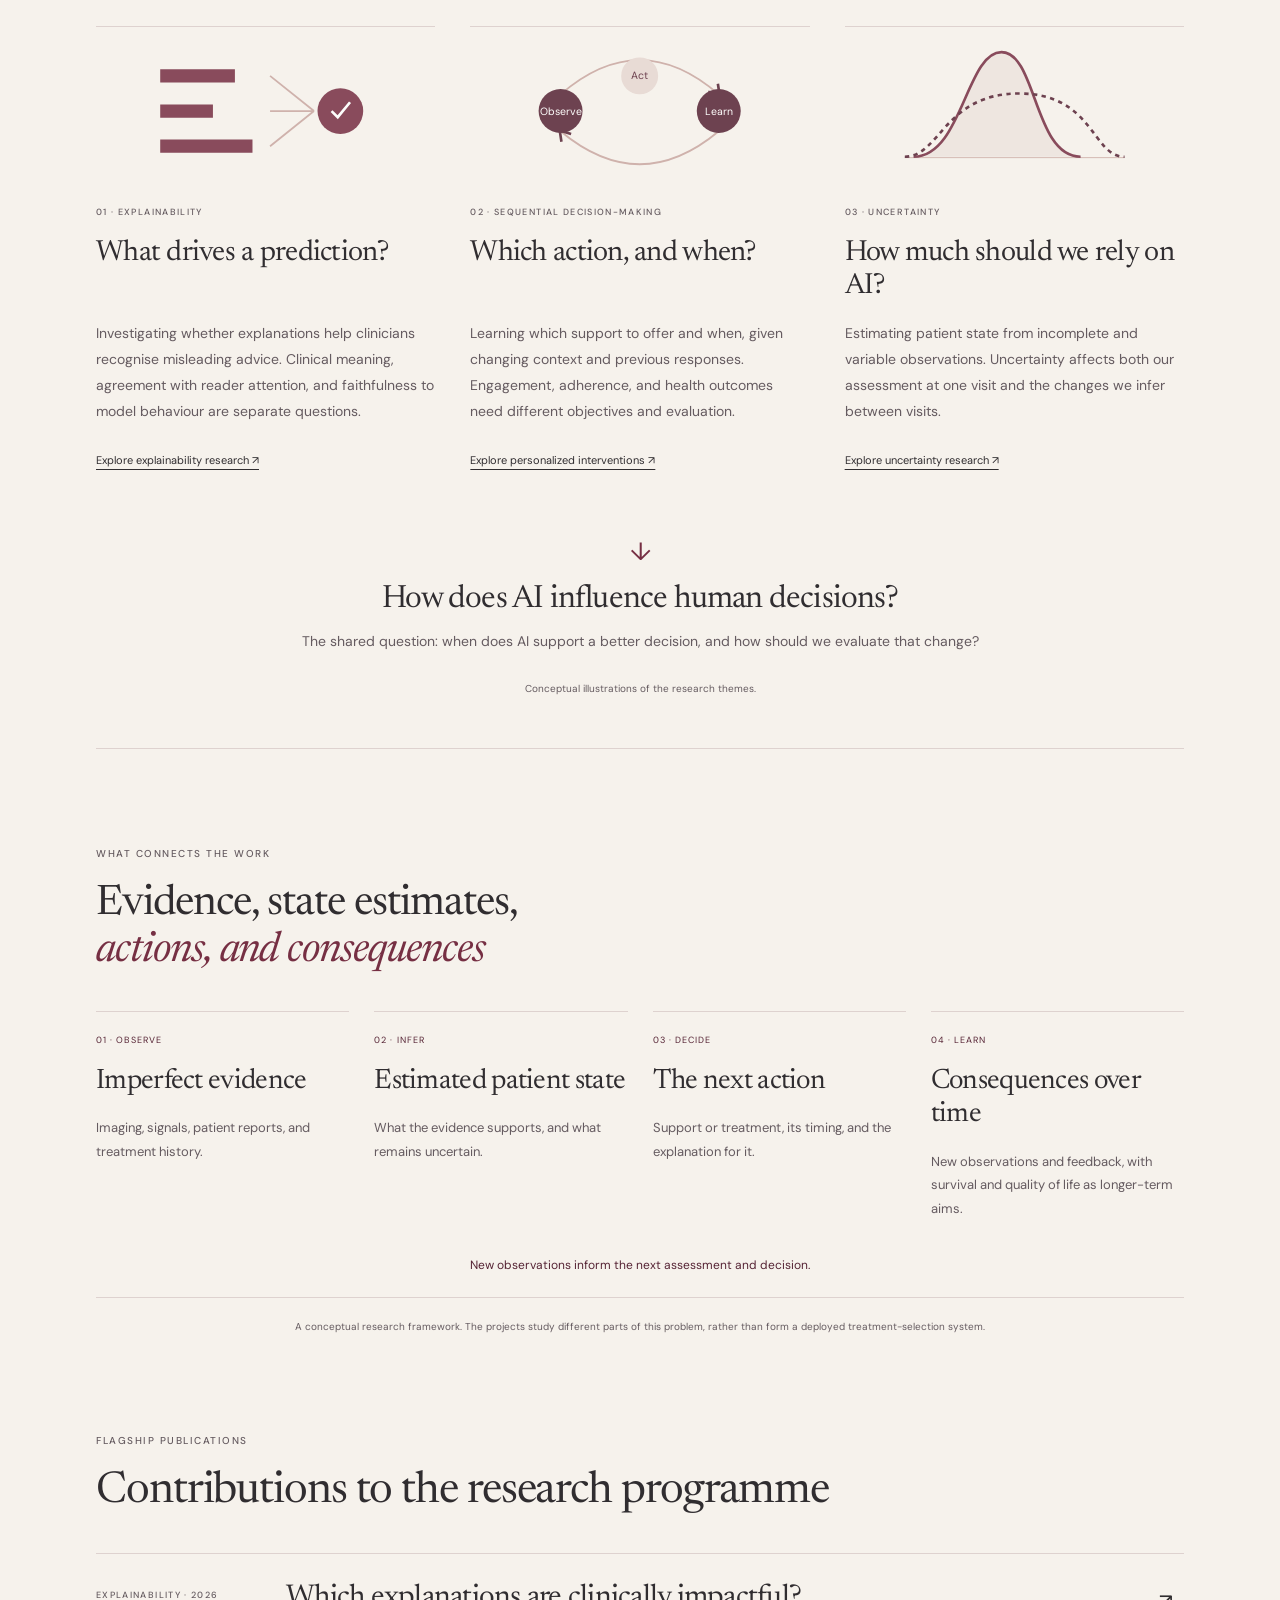
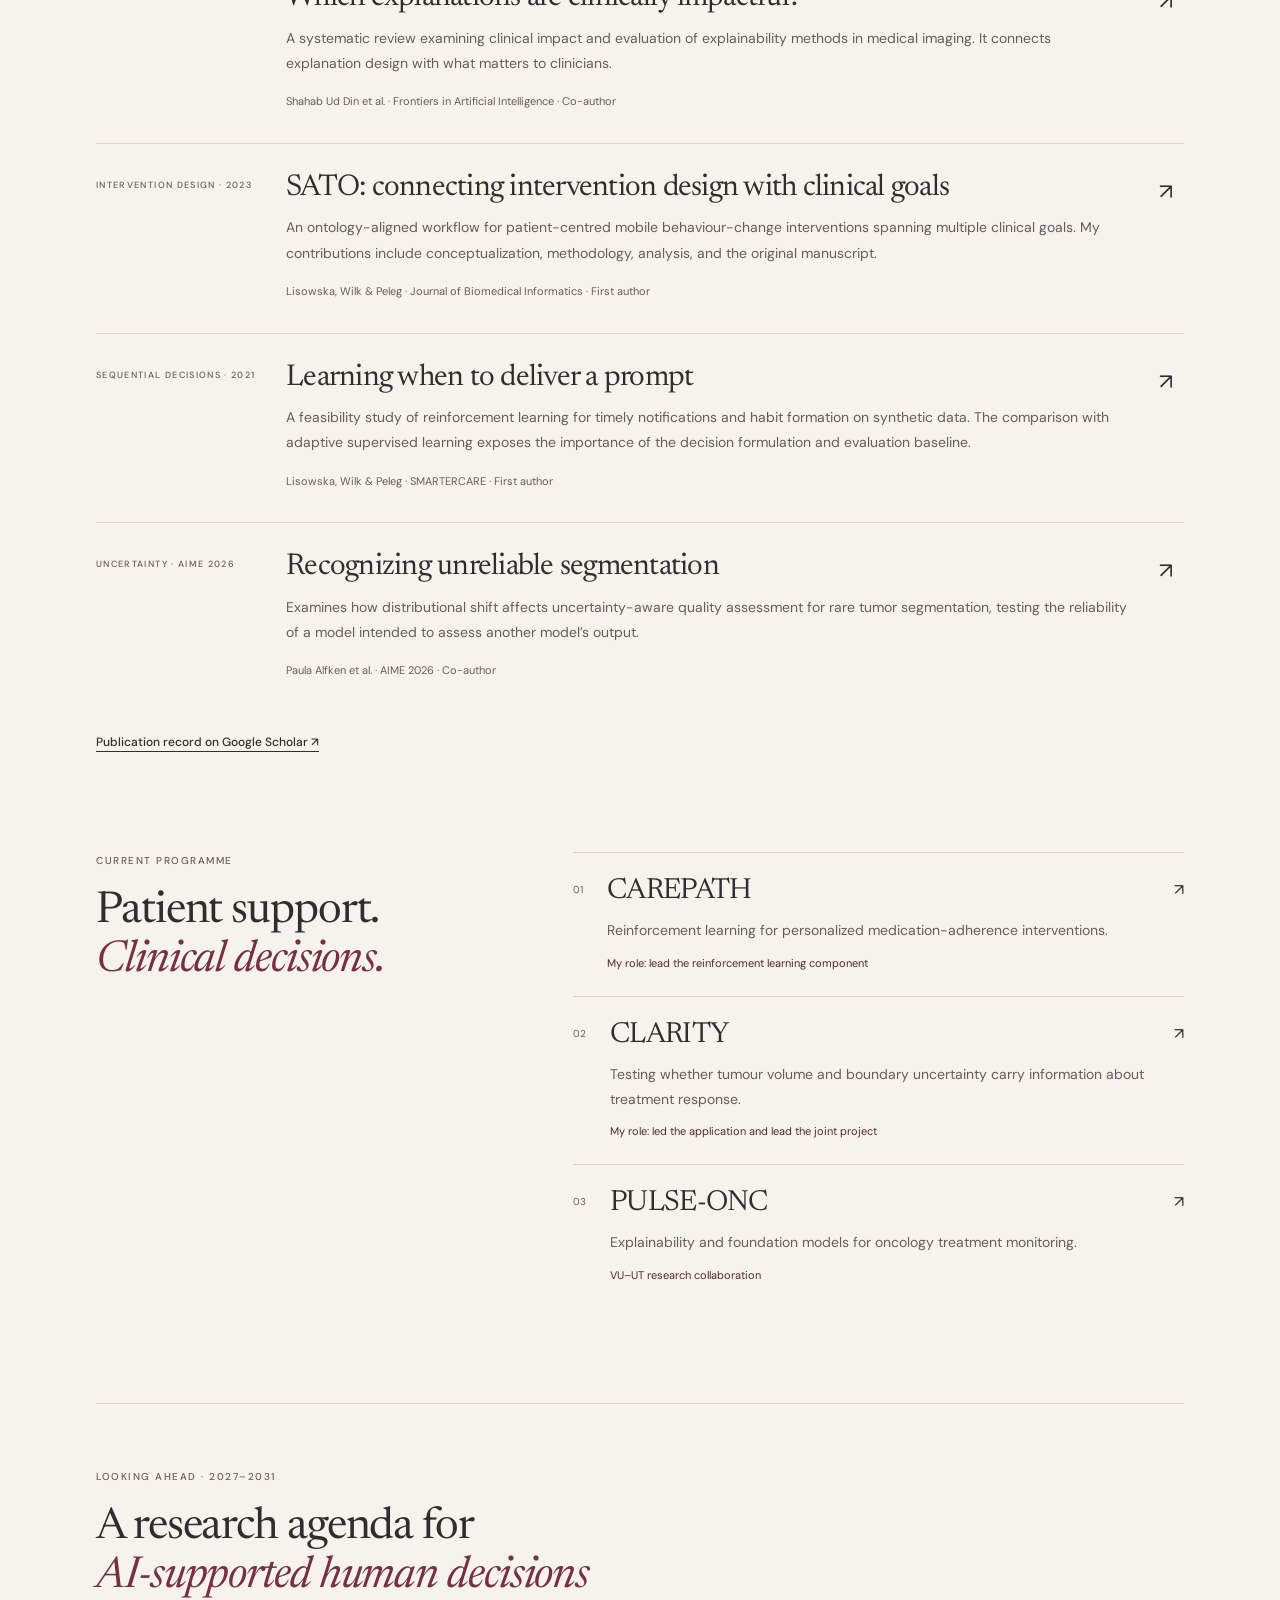
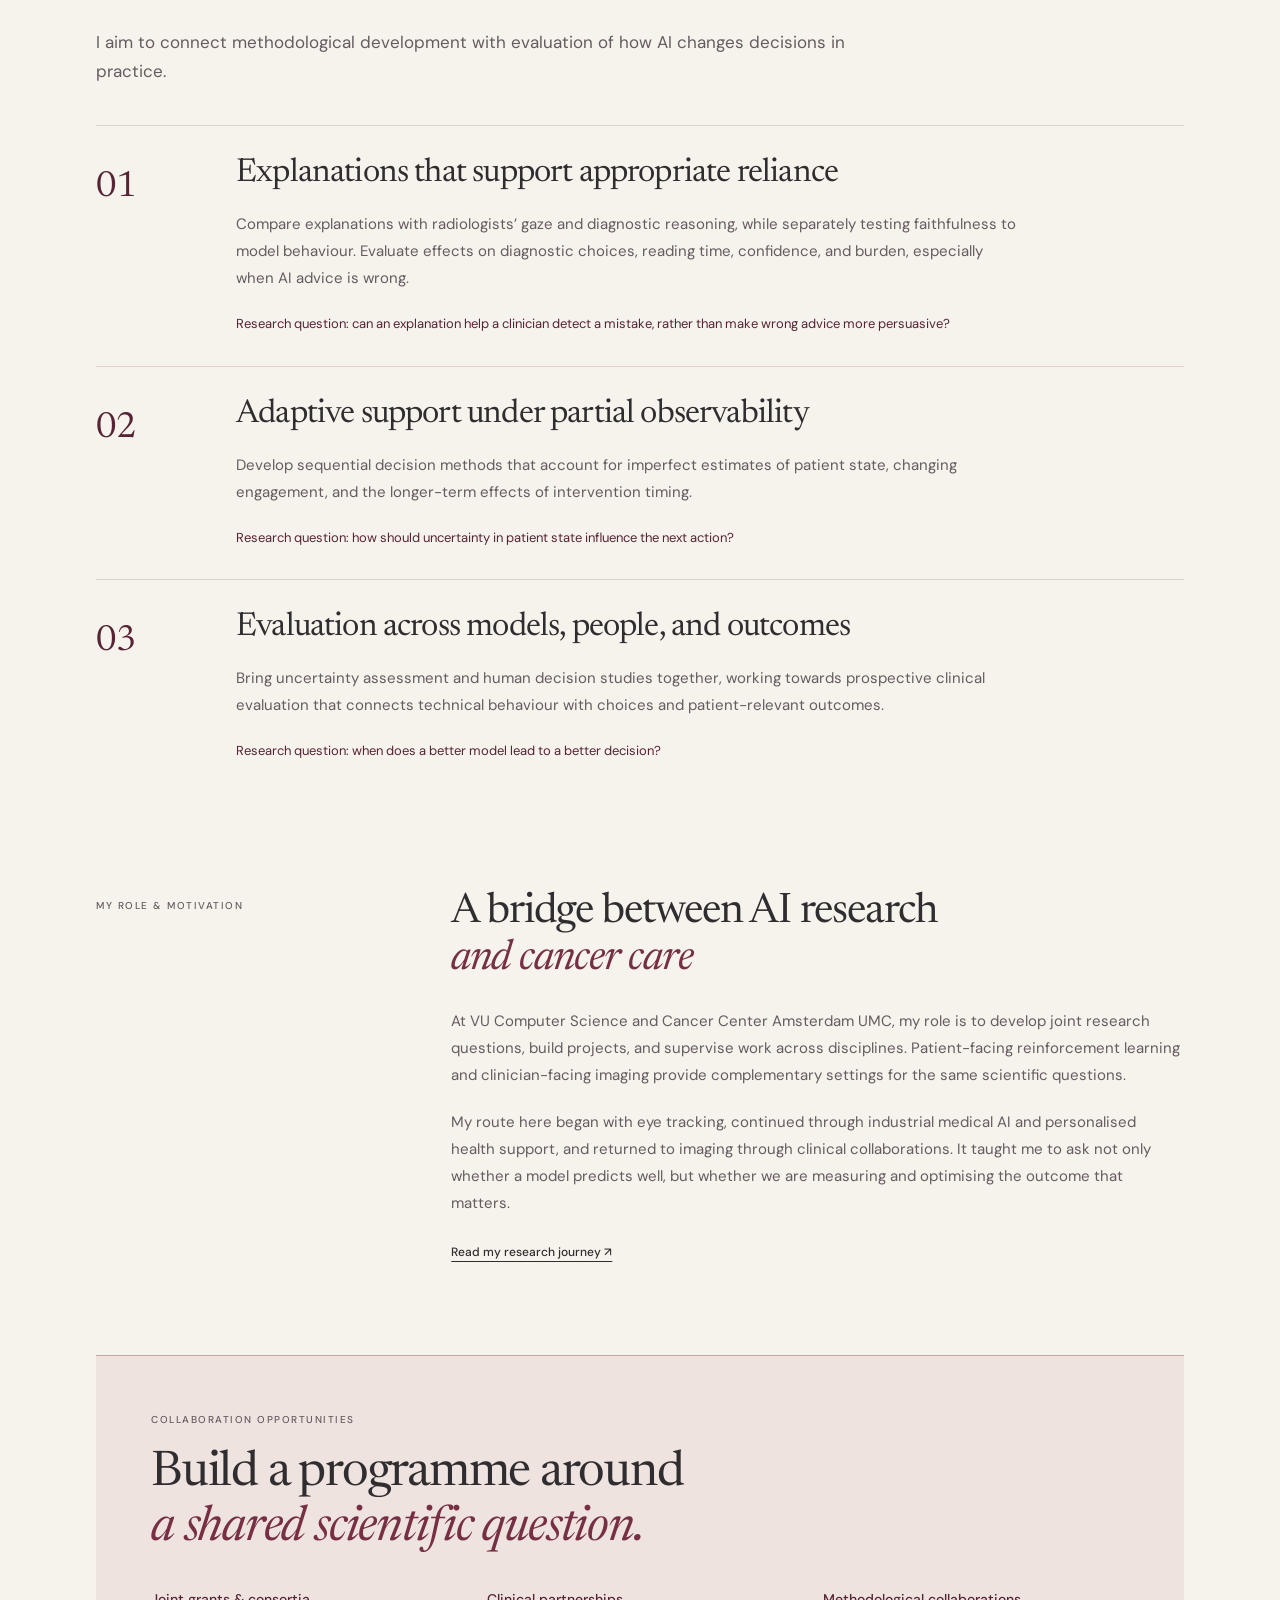
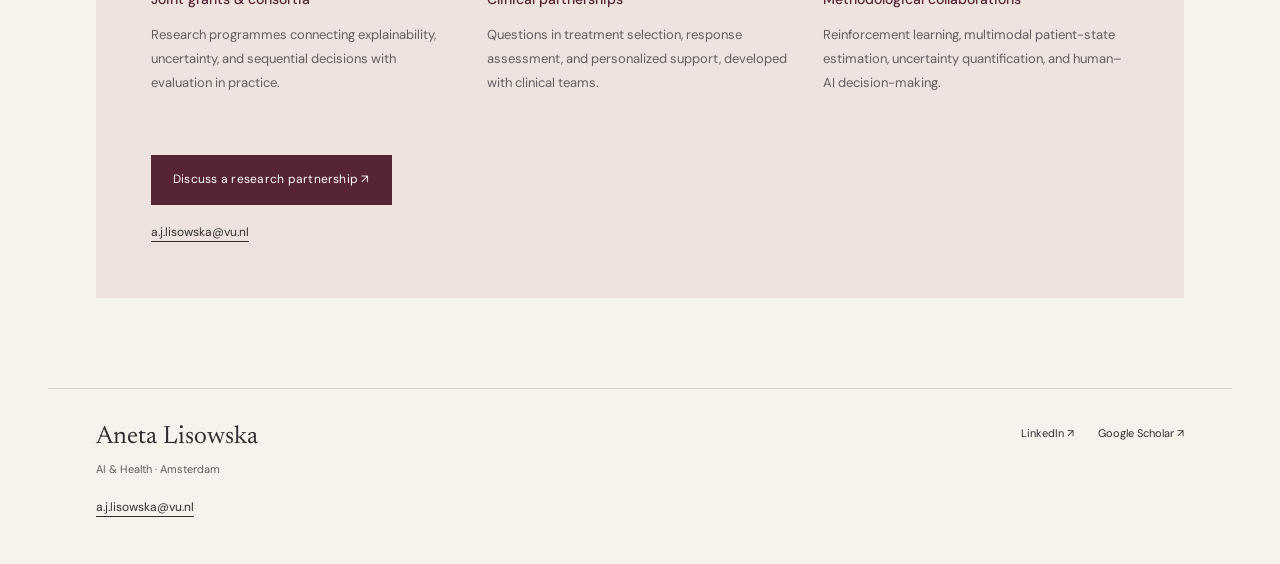
==== commit 6bf9fc0e: "Align homepage with the Spinoza research narrative" ====
--- a/index.html
+++ b/index.html
@@ -1,27 +1,27 @@
 <!doctype html>
 <html lang="en"><head><meta charset="utf-8"><meta name="viewport" content="width=device-width, initial-scale=1">
-<title>Human decisions and uncertain evidence | Aneta Lisowska</title><meta name="description" content="Research in explainable AI, reinforcement learning, and uncertainty for clinical and patient decision support.">
+<title>Explainable decisions from uncertain evidence | Aneta Lisowska</title><meta name="description" content="Research in explainable AI, reinforcement learning, and uncertainty for clinical and patient decision support.">
 <meta name="theme-color" content="#562435"><link rel="stylesheet" href="style.css"></head>
 <body><a class="skip" href="#main">Skip to content</a>
 <header><div class="header-inner"><a class="brand" href="index.html">Aneta Lisowska<span>AI &amp; Health</span></a>
 <nav aria-label="Main navigation"><a href="index.html" aria-current="page">Home</a><a href="research-journey.html">Research journey</a><a href="projects.html">Current projects</a><a href="students.html">Students</a><a href="teaching.html">Teaching</a></nav></div></header>
-<main id="main"><section class="editorial-hero"><div class="hero-copy"><p class="eyebrow">Aneta Lisowska · Assistant Professor in AI and Health</p><h1>Human decisions.<br><em>Uncertain evidence.</em></h1><p class="hero-intro">How can AI help people make better decisions when evidence is uncertain and consequences unfold over time?</p><p class="hero-detail">My research connects explainability, uncertainty, and reinforcement learning to study the choices of clinicians and patients, with cancer care as a central application.</p><div class="hero-actions"><a class="button" href="projects.html">Explore the research programme <span aria-hidden="true">↗</span></a><a class="text-link" href="mailto:a.j.lisowska@vu.nl">Get in touch ↗</a></div></div><figure class="hero-portrait"><img src="assets/portrait.webp" alt="Aneta Lisowska" width="480" height="560"><figcaption>Vrije Universiteit Amsterdam<br>Cancer Center Amsterdam UMC</figcaption></figure></section>
+<main id="main"><section class="editorial-hero"><div class="hero-copy"><p class="eyebrow">Aneta Lisowska · Assistant Professor in AI and Health</p><h1>The next decision<br><em>under uncertainty</em></h1><p class="hero-intro">How can AI help us choose and explain the next step when the evidence about a patient is uncertain?</p><p class="hero-detail">I connect explainability, uncertainty estimation, and reinforcement learning to study decisions over time: what we infer about a patient, what support or treatment comes next, and how AI influences that choice.</p><div class="hero-actions"><a class="button" href="projects.html">Explore the research programme <span aria-hidden="true">↗</span></a><a class="text-link" href="mailto:a.j.lisowska@vu.nl">Get in touch ↗</a></div></div><figure class="hero-portrait"><img src="assets/portrait.webp" alt="Aneta Lisowska" width="480" height="560"><figcaption>Vrije Universiteit Amsterdam<br>Cancer Center Amsterdam UMC</figcaption></figure></section>
 <section class="research-context" aria-label="Research context"><p><span>Research setting</span>AI research &amp; clinical practice</p><p><span>Application focus</span>Oncology &amp; digital health</p><p><span>Approach</span>Methods, evaluation &amp; human decisions</p></section>
-<section class="research-statement"><p class="eyebrow">Scientific vision</p><div><h2>The decision is part of the scientific problem</h2><p>An explanation can change a choice. An uncertain estimate can still look convincing. An intervention that works today may alter what is needed tomorrow. These connections motivate my research programme.</p><p>I develop AI methods and examine their role in decisions, connecting technical evaluation with questions of appropriate reliance, changing patient context, and longer-term outcomes. Healthcare makes these questions concrete: treatment choices, response assessment, and support for patients between clinical visits.</p><a class="text-link" href="#agenda">Future research agenda ↗</a></div></section><section class="section method-section" aria-labelledby="methods"><div class="section-title"><p class="eyebrow">Three connected research pillars</p><h2 id="methods">Understanding, reliance, and action</h2><p class="intro">Explanations inform how people interpret evidence. Uncertainty shapes when to rely on it. Sequential decision-making examines what to do next.</p></div><div class="method-grid">
-<article class="method explain"><svg viewBox="0 0 300 165" role="img" aria-label="A conceptual diagram linking input features to a model prediction"><path d="M30 42H115M30 82H90M30 122H135" stroke="#762F43" stroke-width="15"/><path d="M155 42L205 82M155 82H205M155 122L205 82" stroke="#C9A7A1" fill="none" stroke-width="2"/><circle cx="235" cy="82" r="26" fill="#762F43"/><path d="m225 82 7 7 14-17" stroke="white" stroke-width="3" fill="none"/></svg><p class="eyebrow">01 · Explainability</p><h3>What drives a prediction?</h3><p>Explanations that help people understand model outputs, compare alternatives, and assess their relevance to a clinical decision.</p><a href="students.html#student-papers">Explore explainability research ↗</a></article>
-<article class="method sequential"><svg viewBox="0 0 300 165" role="img" aria-label="A conceptual feedback loop from observation to action to outcome"><path d="M60 63Q150-15 240 63M240 105Q150 180 60 105" fill="none" stroke="#C9A7A1" stroke-width="2"/><path d="m228 60 13 4-2-13M72 108l-13-4 2 13" fill="none" stroke="#562435" stroke-width="3"/><circle cx="60" cy="82" r="25" fill="#562435"/><circle cx="150" cy="42" r="21" fill="#E6D7D1"/><circle cx="240" cy="82" r="25" fill="#562435"/><text x="60" y="87" text-anchor="middle" fill="white" font-size="12">Observe</text><text x="150" y="46" text-anchor="middle" fill="#562435" font-size="12">Act</text><text x="240" y="87" text-anchor="middle" fill="white" font-size="12">Learn</text></svg><p class="eyebrow">02 · Sequential decision-making</p><h3>Which action, and when?</h3><p>Sequential decisions that adapt to a person’s changing context, with attention to the long-term effects of interventions.</p><a href="projects.html">Explore personalized interventions ↗</a></article>
-<article class="method uncertainty"><svg viewBox="0 0 300 165" role="img" aria-label="Conceptual narrow and broad distributions represent different levels of model uncertainty"><path d="M25 135H275" stroke="#C9A7A1"/><path d="M35 134C90 134 95 15 135 15S172 134 225 134" stroke="#762F43" stroke-width="3" fill="#E6D7D1" fill-opacity=".5"/><path d="M25 134C65 134 70 62 155 62S238 134 275 134" stroke="#562435" stroke-width="3" fill="none" stroke-dasharray="5 5"/></svg><p class="eyebrow">03 · Uncertainty</p><h3>How much should we rely on AI?</h3><p>Understanding uncertainty, incomplete data, and distribution shifts to identify when predictions need closer scrutiny.</p><a href="students.html#student-papers">Explore uncertainty research ↗</a></article>
+<section class="research-statement"><p class="eyebrow">The scientific problem</p><div><h2>We make decisions about a state<br><em>we can only partly observe</em></h2><p>Images, wearable signals, and patient reports provide observations, not a complete account of a person’s condition. Measurements vary, interpretations differ, and the effects of an action unfold over time.</p><p>My research asks how to represent that uncertainty, choose the next action, and communicate the evidence behind it. The endpoint is a decision: does AI help someone act appropriately, including when its advice is wrong?</p><a class="text-link" href="research-journey.html">How this question developed ↗</a></div></section><section class="section method-section" aria-labelledby="methods"><div class="section-title"><p class="eyebrow">Three connected research pillars</p><h2 id="methods">Understanding, reliance, and action</h2><p class="intro">Explanations inform how people interpret evidence. Uncertainty shapes when to rely on it. Sequential decision-making examines what to do next.</p></div><div class="method-grid">
+<article class="method explain"><svg viewBox="0 0 300 165" role="img" aria-label="A conceptual diagram linking input features to a model prediction"><path d="M30 42H115M30 82H90M30 122H135" stroke="#762F43" stroke-width="15"/><path d="M155 42L205 82M155 82H205M155 122L205 82" stroke="#C9A7A1" fill="none" stroke-width="2"/><circle cx="235" cy="82" r="26" fill="#762F43"/><path d="m225 82 7 7 14-17" stroke="white" stroke-width="3" fill="none"/></svg><p class="eyebrow">01 · Explainability</p><h3>What drives a prediction?</h3><p>Investigating whether explanations help clinicians recognise misleading advice. Clinical meaning, agreement with reader attention, and faithfulness to model behaviour are separate questions.</p><a href="students.html#student-papers">Explore explainability research ↗</a></article>
+<article class="method sequential"><svg viewBox="0 0 300 165" role="img" aria-label="A conceptual feedback loop from observation to action to outcome"><path d="M60 63Q150-15 240 63M240 105Q150 180 60 105" fill="none" stroke="#C9A7A1" stroke-width="2"/><path d="m228 60 13 4-2-13M72 108l-13-4 2 13" fill="none" stroke="#562435" stroke-width="3"/><circle cx="60" cy="82" r="25" fill="#562435"/><circle cx="150" cy="42" r="21" fill="#E6D7D1"/><circle cx="240" cy="82" r="25" fill="#562435"/><text x="60" y="87" text-anchor="middle" fill="white" font-size="12">Observe</text><text x="150" y="46" text-anchor="middle" fill="#562435" font-size="12">Act</text><text x="240" y="87" text-anchor="middle" fill="white" font-size="12">Learn</text></svg><p class="eyebrow">02 · Sequential decision-making</p><h3>Which action, and when?</h3><p>Learning which support to offer and when, given changing context and previous responses. Engagement, adherence, and health outcomes need different objectives and evaluation.</p><a href="projects.html">Explore personalized interventions ↗</a></article>
+<article class="method uncertainty"><svg viewBox="0 0 300 165" role="img" aria-label="Conceptual narrow and broad distributions represent different levels of model uncertainty"><path d="M25 135H275" stroke="#C9A7A1"/><path d="M35 134C90 134 95 15 135 15S172 134 225 134" stroke="#762F43" stroke-width="3" fill="#E6D7D1" fill-opacity=".5"/><path d="M25 134C65 134 70 62 155 62S238 134 275 134" stroke="#562435" stroke-width="3" fill="none" stroke-dasharray="5 5"/></svg><p class="eyebrow">03 · Uncertainty</p><h3>How much should we rely on AI?</h3><p>Estimating patient state from incomplete and variable observations. Uncertainty affects both our assessment at one visit and the changes we infer between visits.</p><a href="students.html#student-papers">Explore uncertainty research ↗</a></article>
 </div><div class="decision-question"><span aria-hidden="true">↓</span><h3>How does AI influence human decisions?</h3><p>The shared question: when does AI support a better decision, and how should we evaluate that change?</p></div><p class="figure-note">Conceptual illustrations of the research themes.</p></section>
-<section class="section approach-section" aria-labelledby="approach"><div class="section-title"><p class="eyebrow">What connects the work</p><h2 id="approach">Methods developed around<br><em>the decisions they support</em></h2></div><div class="approach-grid"><article><h3>Beyond the prediction</h3><p>I ask how explanations and uncertainty affect interpretation and choices, alongside the accuracy of the underlying model.</p></article><article><h3>Decisions over time</h3><p>Reinforcement learning brings the consequences of an action into the next decision, including changes in context, engagement, and patient state.</p></article><article><h3>Clinical and personal context</h3><p>Imaging, physiological signals, and patient-reported information provide complementary evidence. My work connects these perspectives with clinical goals and patients’ quality of life.</p></article></div></section>
+<section class="section decision-framework" aria-labelledby="framework-title"><div class="section-title"><p class="eyebrow">What connects the work</p><h2 id="framework-title">Evidence, state estimates,<br><em>actions, and consequences</em></h2></div><ol class="framework-stages"><li><span>01 · Observe</span><h3>Imperfect evidence</h3><p>Imaging, signals, patient reports, and treatment history.</p></li><li><span>02 · Infer</span><h3>Estimated patient state</h3><p>What the evidence supports, and what remains uncertain.</p></li><li><span>03 · Decide</span><h3>The next action</h3><p>Support or treatment, its timing, and the explanation for it.</p></li><li><span>04 · Learn</span><h3>Consequences over time</h3><p>New observations and feedback, with survival and quality of life as longer-term aims.</p></li></ol><p class="framework-feedback">New observations inform the next assessment and decision.</p><p class="figure-note">A conceptual research framework. The projects study different parts of this problem, rather than form a deployed treatment-selection system.</p></section>
 <section class="section selected-work" aria-labelledby="selected-work"><div class="section-title"><p class="eyebrow">Flagship publications</p><h2 id="selected-work">Contributions to the research programme</h2></div>
 <article class="evidence-row"><p class="eyebrow">Explainability · 2026</p><div><h3><a href="https://doi.org/10.3389/frai.2026.1819422">Which explanations are clinically impactful?</a></h3><p>A systematic review examining clinical impact and evaluation of explainability methods in medical imaging. It connects explanation design with what matters to clinicians.</p><span>Shahab Ud Din et al. · Frontiers in Artificial Intelligence · Co-author</span></div><a class="work-arrow" aria-label="Read the explainable AI review" href="https://doi.org/10.3389/frai.2026.1819422">↗</a></article>
 <article class="evidence-row"><p class="eyebrow">Intervention design · 2023</p><div><h3><a href="https://doi.org/10.1016/j.jbi.2022.104276">SATO: connecting intervention design with clinical goals</a></h3><p>An ontology-aligned workflow for patient-centred mobile behaviour-change interventions spanning multiple clinical goals. My contributions include conceptualization, methodology, analysis, and the original manuscript.</p><span>Lisowska, Wilk &amp; Peleg · Journal of Biomedical Informatics · First author</span></div><a class="work-arrow" aria-label="Read the SATO workflow paper" href="https://doi.org/10.1016/j.jbi.2022.104276">↗</a></article>
 <article class="evidence-row"><p class="eyebrow">Sequential decisions · 2021</p><div><h3><a href="https://ceur-ws.org/Vol-3060/paper-2.pdf">Learning when to deliver a prompt</a></h3><p>A feasibility study of reinforcement learning for timely notifications and habit formation on synthetic data. The comparison with adaptive supervised learning exposes the importance of the decision formulation and evaluation baseline.</p><span>Lisowska, Wilk &amp; Peleg · SMARTERCARE · First author</span></div><a class="work-arrow" aria-label="Read the reinforcement learning feasibility study" href="https://ceur-ws.org/Vol-3060/paper-2.pdf">↗</a></article>
 <article class="evidence-row"><p class="eyebrow">Uncertainty · AIME 2026</p><div><h3><a href="https://pure.amsterdamumc.nl/en/publications/detecting-silent-failures-in-rare-tumor-segmentation-the-impact-o/">Recognizing unreliable segmentation</a></h3><p>Examines how distributional shift affects uncertainty-aware quality assessment for rare tumor segmentation, testing the reliability of a model intended to assess another model’s output.</p><span>Paula Alfken et al. · AIME 2026 · Co-author</span></div><a class="work-arrow" aria-label="Read the rare tumor segmentation paper" href="https://pure.amsterdamumc.nl/en/publications/detecting-silent-failures-in-rare-tumor-segmentation-the-impact-o/">↗</a></article>
 <a class="text-link all-publications" href="https://scholar.google.com/citations?user=-hXV9EsAAAAJ&amp;hl=en">Publication record on Google Scholar ↗</a></section>
-<section class="section project-preview"><div class="section-title"><p class="eyebrow">Current programme</p><h2>Clinical questions.<br><em>Methodological depth.</em></h2></div><div class="project-preview-list"><a href="projects.html#carepath"><span>01</span><div><h3>CAREPATH</h3><p>Reinforcement learning for personalized medication-adherence interventions.</p><small>My role: lead the reinforcement learning component</small></div><b aria-hidden="true">↗</b></a><a href="projects.html#clarity"><span>02</span><div><h3>CLARITY</h3><p>Imaging biomarkers and uncertainty in treatment-response assessment.</p><small>My role: project lead</small></div><b aria-hidden="true">↗</b></a><a href="projects.html#pulse-onc"><span>03</span><div><h3>PULSE-ONC</h3><p>Explainability and foundation models for oncology treatment monitoring.</p><small>VU–UT research collaboration</small></div><b aria-hidden="true">↗</b></a></div></section>
-<section class="section agenda-section" id="agenda" aria-labelledby="agenda-title"><div class="section-title"><p class="eyebrow">Looking ahead · 2027–2031</p><h2 id="agenda-title">A research agenda for<br><em>AI-supported human decisions</em></h2><p class="intro">I aim to connect methodological development with evaluation of how AI changes decisions in practice.</p></div><ol class="agenda-list"><li><span>01</span><div><h3>Explanations that support appropriate reliance</h3><p>Investigate which forms of explanation help people recognize limitations, compare alternatives, and respond appropriately when AI advice is misleading or uncertain.</p><p class="agenda-question">Research question: what should an explanation change in the decision?</p></div></li><li><span>02</span><div><h3>Adaptive support under partial observability</h3><p>Develop sequential decision methods that account for imperfect estimates of patient state, changing engagement, and the longer-term effects of intervention timing.</p><p class="agenda-question">Research question: how should uncertainty in patient state influence the next action?</p></div></li><li><span>03</span><div><h3>Evaluation across models, people, and outcomes</h3><p>Bring uncertainty assessment and human decision studies together, working towards prospective clinical evaluation that connects technical behaviour with choices and patient-relevant outcomes.</p><p class="agenda-question">Research question: when does a better model lead to a better decision?</p></div></li></ol></section>
-<section class="section human-introduction"><p class="eyebrow">Research motivation</p><div><h2>Working across the methodological<br><em>and the human questions</em></h2><p>I am motivated by decisions whose consequences matter to people. My experience spans industrial medical AI, digital health, and academic clinical research. Across these settings, the recurring question is how an algorithm becomes part of someone’s judgement or everyday life.</p><p>I value collaborations where clinical questions help shape the methods, and methodological questions can reshape how a problem is studied. I bring experience in project development, supervision, and the design of patient-support systems.</p><a class="text-link" href="research-journey.html">Experience &amp; research leadership ↗</a></div></section>
+<section class="section project-preview"><div class="section-title"><p class="eyebrow">Current programme</p><h2>Patient support.<br><em>Clinical decisions.</em></h2></div><div class="project-preview-list"><a href="projects.html#carepath"><span>01</span><div><h3>CAREPATH</h3><p>Reinforcement learning for personalized medication-adherence interventions.</p><small>My role: lead the reinforcement learning component</small></div><b aria-hidden="true">↗</b></a><a href="projects.html#clarity"><span>02</span><div><h3>CLARITY</h3><p>Testing whether tumour volume and boundary uncertainty carry information about treatment response.</p><small>My role: led the application and lead the joint project</small></div><b aria-hidden="true">↗</b></a><a href="projects.html#pulse-onc"><span>03</span><div><h3>PULSE-ONC</h3><p>Explainability and foundation models for oncology treatment monitoring.</p><small>VU–UT research collaboration</small></div><b aria-hidden="true">↗</b></a></div></section>
+<section class="section agenda-section" id="agenda" aria-labelledby="agenda-title"><div class="section-title"><p class="eyebrow">Looking ahead · 2027–2031</p><h2 id="agenda-title">A research agenda for<br><em>AI-supported human decisions</em></h2><p class="intro">I aim to connect methodological development with evaluation of how AI changes decisions in practice.</p></div><ol class="agenda-list"><li><span>01</span><div><h3>Explanations that support appropriate reliance</h3><p>Compare explanations with radiologists’ gaze and diagnostic reasoning, while separately testing faithfulness to model behaviour. Evaluate effects on diagnostic choices, reading time, confidence, and burden, especially when AI advice is wrong.</p><p class="agenda-question">Research question: can an explanation help a clinician detect a mistake, rather than make wrong advice more persuasive?</p></div></li><li><span>02</span><div><h3>Adaptive support under partial observability</h3><p>Develop sequential decision methods that account for imperfect estimates of patient state, changing engagement, and the longer-term effects of intervention timing.</p><p class="agenda-question">Research question: how should uncertainty in patient state influence the next action?</p></div></li><li><span>03</span><div><h3>Evaluation across models, people, and outcomes</h3><p>Bring uncertainty assessment and human decision studies together, working towards prospective clinical evaluation that connects technical behaviour with choices and patient-relevant outcomes.</p><p class="agenda-question">Research question: when does a better model lead to a better decision?</p></div></li></ol></section>
+<section class="section human-introduction"><p class="eyebrow">My role &amp; motivation</p><div><h2>A bridge between AI research<br><em>and cancer care</em></h2><p>At VU Computer Science and Cancer Center Amsterdam UMC, my role is to develop joint research questions, build projects, and supervise work across disciplines. Patient-facing reinforcement learning and clinician-facing imaging provide complementary settings for the same scientific questions.</p><p>My route here began with eye tracking, continued through industrial medical AI and personalised health support, and returned to imaging through clinical collaborations. It taught me to ask not only whether a model predicts well, but whether we are measuring and optimising the outcome that matters.</p><a class="text-link" href="research-journey.html">Read my research journey ↗</a></div></section>
 <section class="collaboration-invitation" id="contact"><p class="eyebrow">Collaboration opportunities</p><h2>Build a programme around<br><em>a shared scientific question.</em></h2><div class="collaboration-options"><p><strong>Joint grants &amp; consortia</strong>Research programmes connecting explainability, uncertainty, and sequential decisions with evaluation in practice.</p><p><strong>Clinical partnerships</strong>Questions in treatment selection, response assessment, and personalized support, developed with clinical teams.</p><p><strong>Methodological collaborations</strong>Reinforcement learning, multimodal patient-state estimation, uncertainty quantification, and human–AI decision-making.</p></div><a class="button" href="mailto:a.j.lisowska@vu.nl?subject=Research%20collaboration">Discuss a research partnership ↗</a><a class="contact-email" href="mailto:a.j.lisowska@vu.nl">a.j.lisowska@vu.nl</a></section></main>
 <footer><div><strong>Aneta Lisowska</strong><p>AI &amp; Health · Amsterdam</p><a class="contact-email" href="mailto:a.j.lisowska@vu.nl">a.j.lisowska@vu.nl</a></div><div class="footer-links"><a href="https://www.linkedin.com/in/anetajl/">LinkedIn ↗</a><a href="https://scholar.google.com/citations?user=-hXV9EsAAAAJ&amp;hl=en">Google Scholar ↗</a></div></footer>
 </body></html>
--- a/style.css
+++ b/style.css
@@ -9,3 +9,8 @@
 .editorial-hero{padding-top:var(--space-5);padding-bottom:var(--space-5)}.hero-copy h1{font-size:clamp(50px,5.8vw,76px);line-height:1.08}.hero-intro{font-family:Newsreader,Georgia,serif;font-size:27px;line-height:1.35}.hero-detail{font-size:15px}.section{margin-top:var(--space-6)}.approach-grid{display:grid;grid-template-columns:repeat(3,minmax(0,1fr));gap:var(--space-4)}.approach-grid article{border-top:1px solid var(--line);padding-top:var(--space-3)}.approach-grid h3{font-size:28px}.approach-grid p{font-size:14px;color:var(--muted)}.project-preview-list small{display:block;color:var(--green);font-size:11px;margin-top:12px;line-height:1.6}.agenda-section{border-top:1px solid var(--line);padding-top:var(--space-5)}.agenda-list{list-style:none;padding:0;margin:40px 0 0}.agenda-list li{display:grid;grid-template-columns:100px 1fr;gap:var(--space-4);padding:30px 0;border-top:1px solid var(--line)}.agenda-list li>span{font-family:Newsreader,Georgia,serif;font-size:36px;color:var(--green)}.agenda-list h3{font-size:33px}.agenda-list p{font-size:15px;color:var(--muted);max-width:780px}.agenda-list .agenda-question{font-size:13px;color:var(--green);margin-bottom:0}.human-introduction{display:grid;grid-template-columns:1fr 2.4fr;gap:50px}.human-introduction .eyebrow{padding-top:8px}.human-introduction p:not(.eyebrow){font-size:15px;color:var(--muted)}.collaboration-options{display:grid;grid-template-columns:repeat(3,minmax(0,1fr));gap:30px;margin:30px 0}.collaboration-options strong{display:block;font-size:14px;color:var(--green);font-weight:500;margin-bottom:10px}.collaboration-options p{font-size:13px!important;line-height:1.85}.collaboration-invitation .button{margin-top:10px}.evidence-row span{font-size:11px}a{transition:color .15s ease,background-color .15s ease}.button:focus-visible{outline-offset:4px}.card .role strong{font-weight:500;color:var(--green)}
 @media(max-width:700px){.editorial-hero{padding:40px 0}.hero-copy h1{font-size:52px;line-height:1.08}.hero-intro{font-size:25px}.section{margin-top:64px}.approach-grid,.human-introduction,.collaboration-options{grid-template-columns:1fr;gap:20px}.agenda-section{padding-top:40px}.agenda-list li{grid-template-columns:35px 1fr;gap:15px}.agenda-list h3{font-size:29px}.agenda-list li>span{font-size:28px}.human-introduction h2{font-size:34px}.collaboration-options{margin:25px 0;gap:5px}.collaboration-invitation h2{font-size:36px}}
 @media(prefers-reduced-motion:reduce){a{transition:none}}
+.journey-opening{max-width:900px;border-top:1px solid var(--line);padding-top:35px}.journey-opening h2{font-size:38px;line-height:1.2}.journey-opening>p:last-child{font-size:16px;color:var(--muted);max-width:790px}.journey-navigation{border-top:1px solid var(--line);border-bottom:1px solid var(--line);padding:18px 0;margin:35px 0 60px;gap:12px 23px}.journey-navigation a{font-size:10px}.narrative-journey{list-style:none;margin:0;padding:0}.narrative-journey>li{display:grid;grid-template-columns:170px 1fr;gap:35px;position:relative;padding-bottom:65px;scroll-margin-top:30px}.chapter-margin{border-top:1px solid var(--line);padding-top:24px}.chapter-number{font:45px/1 Newsreader,Georgia,serif;color:var(--green)}.chapter-margin p{font-size:11px;color:var(--muted);line-height:1.9;margin:15px 0 0}.narrative-journey article{border-top:1px solid var(--line);padding-top:26px;max-width:830px}.narrative-journey article h2{font-size:42px;line-height:1.18}.narrative-journey article>p:not(.eyebrow){font-size:15px;color:var(--muted);line-height:1.95}.narrative-journey .research-figure{max-width:650px}.turning-question{margin:28px 0;padding:21px 25px;border-left:2px solid var(--green);background:#EEE3DF;font:23px/1.4 Newsreader,Georgia,serif;color:var(--ink)}.turning-question span{display:block;font:500 9px/1.8 'DM Sans',Arial,sans-serif;text-transform:uppercase;letter-spacing:.12em;color:var(--green);margin-bottom:10px}.journey-closing{border-top:1px solid var(--line);padding-top:22px;margin-top:30px}.journey-closing p{font-size:11px;color:var(--muted)}.journey-closing h3{font-size:28px;line-height:1.35}.journey-contact{padding:40px;background:#EEE3DF}.journey-contact h2{font-size:39px}.journey-contact>p:not(.eyebrow){max-width:700px;font-size:15px;color:var(--muted)}.career-record details{border-top:1px solid var(--line);border-bottom:1px solid var(--line);padding:24px 0}.career-record summary{font:30px/1.4 Newsreader,Georgia,serif;cursor:pointer;color:var(--green)}.career-record summary:focus-visible{outline:2px solid var(--green);outline-offset:6px}.career-note{margin:25px 0;font-size:13px;color:var(--muted)}.career-record .timeline{margin-top:40px}
+@media(max-width:700px){.journey-opening h2{font-size:32px}.journey-navigation{margin-bottom:40px}.narrative-journey>li{grid-template-columns:1fr;gap:0;padding-bottom:45px}.chapter-margin{padding-top:20px;display:flex;gap:20px;align-items:center;margin-bottom:22px}.chapter-number{font-size:35px}.chapter-margin p{margin:0;font-size:10px}.narrative-journey article{border-top:none;padding-top:0}.narrative-journey article h2{font-size:34px}.turning-question{font-size:23px;padding:18px}.journey-contact{padding:30px 24px}.journey-contact h2{font-size:34px}.career-record summary{font-size:26px}}
+.framework-stages{display:grid;grid-template-columns:repeat(4,minmax(0,1fr));gap:25px;padding:0;margin:35px 0 0;list-style:none}.framework-stages li{border-top:1px solid var(--line);padding-top:20px}.framework-stages li>span{font-size:9px;letter-spacing:.12em;text-transform:uppercase;color:var(--green);display:block;margin-bottom:17px}.framework-stages h3{font-size:28px;line-height:1.2}.framework-stages p{font-size:13px;line-height:1.8;color:var(--muted)}.framework-feedback{border-bottom:1px solid var(--line);text-align:center;padding:15px 0 20px;font-size:12px;color:var(--green);margin:0}.decision-framework .figure-note{max-width:800px;margin:20px auto 0;line-height:1.8}.decision-framework .section-title h2{font-size:42px}
+@media(max-width:850px){.framework-stages{grid-template-columns:repeat(2,minmax(0,1fr))}}
+@media(max-width:700px){.framework-stages{grid-template-columns:1fr;gap:12px}.framework-stages h3{font-size:29px;margin-bottom:12px}.framework-stages p{font-size:14px}.framework-feedback{text-align:left}.decision-framework .section-title h2{font-size:35px}}
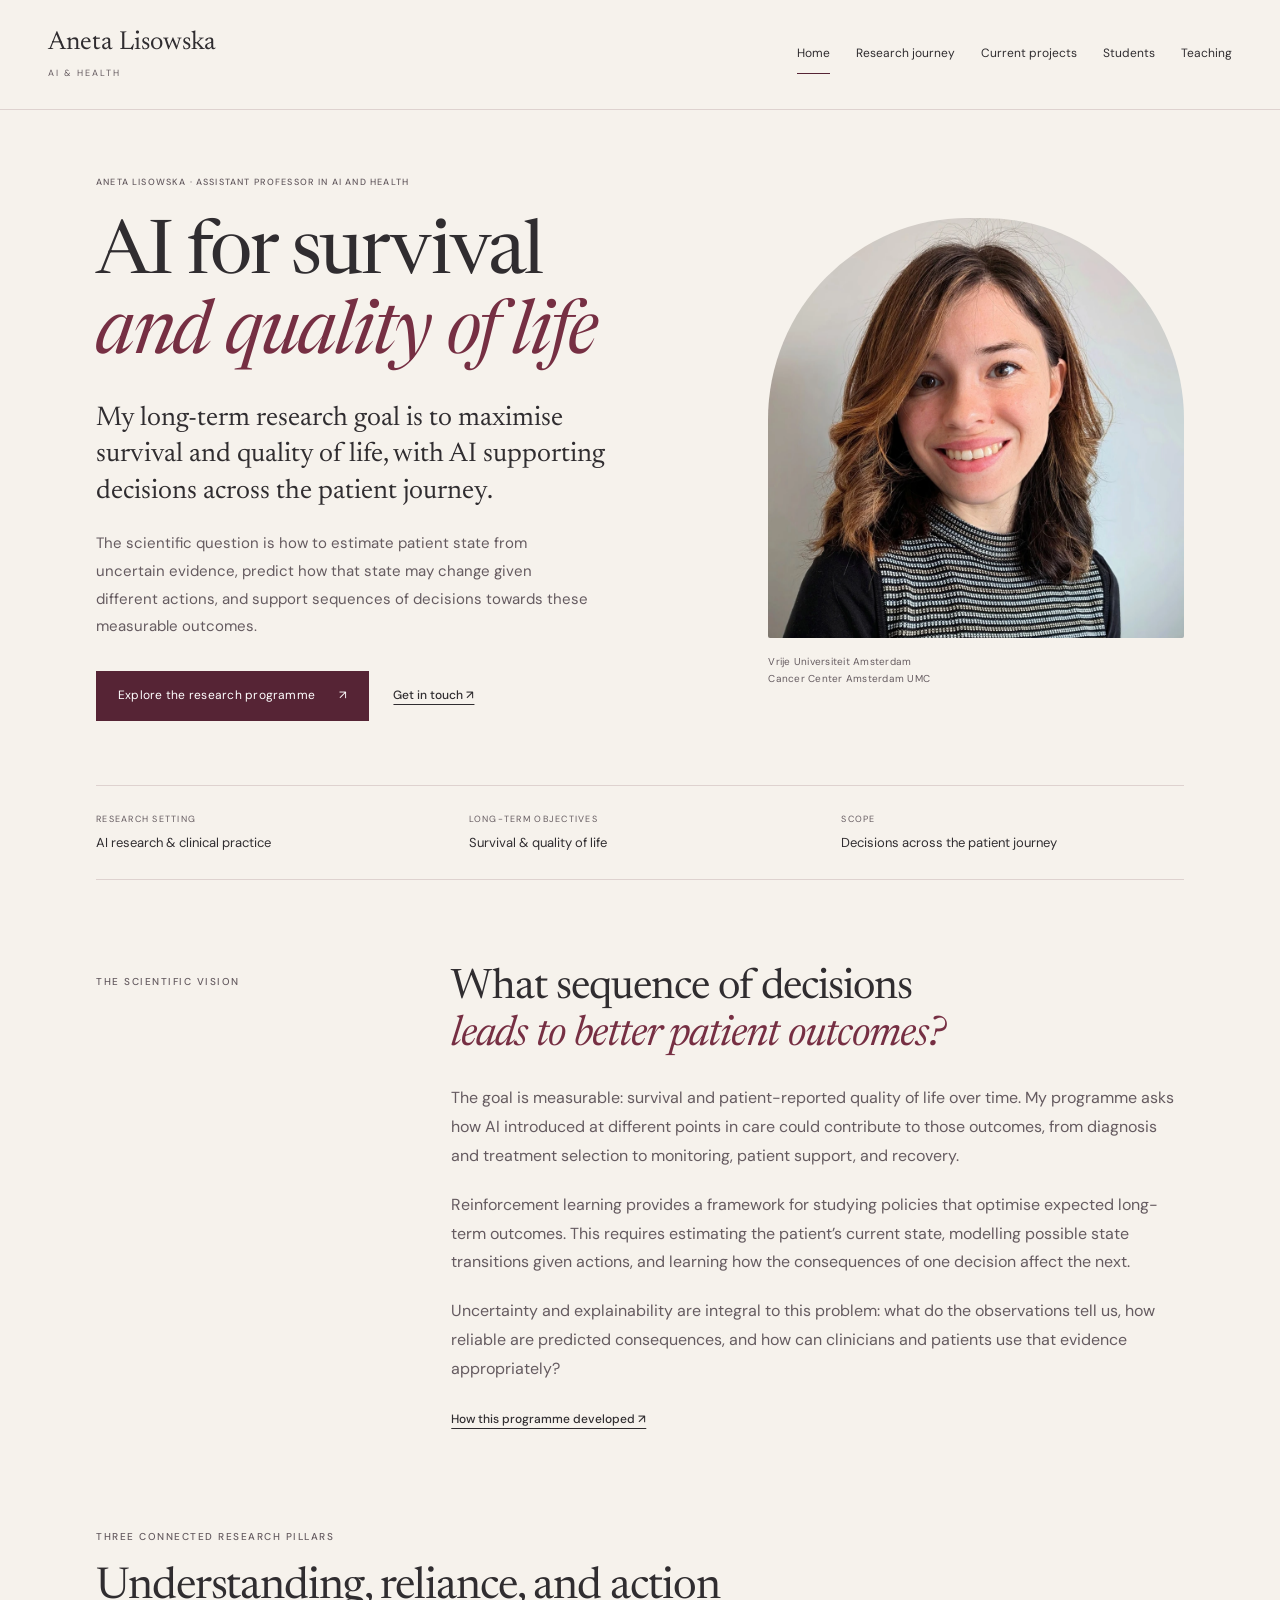
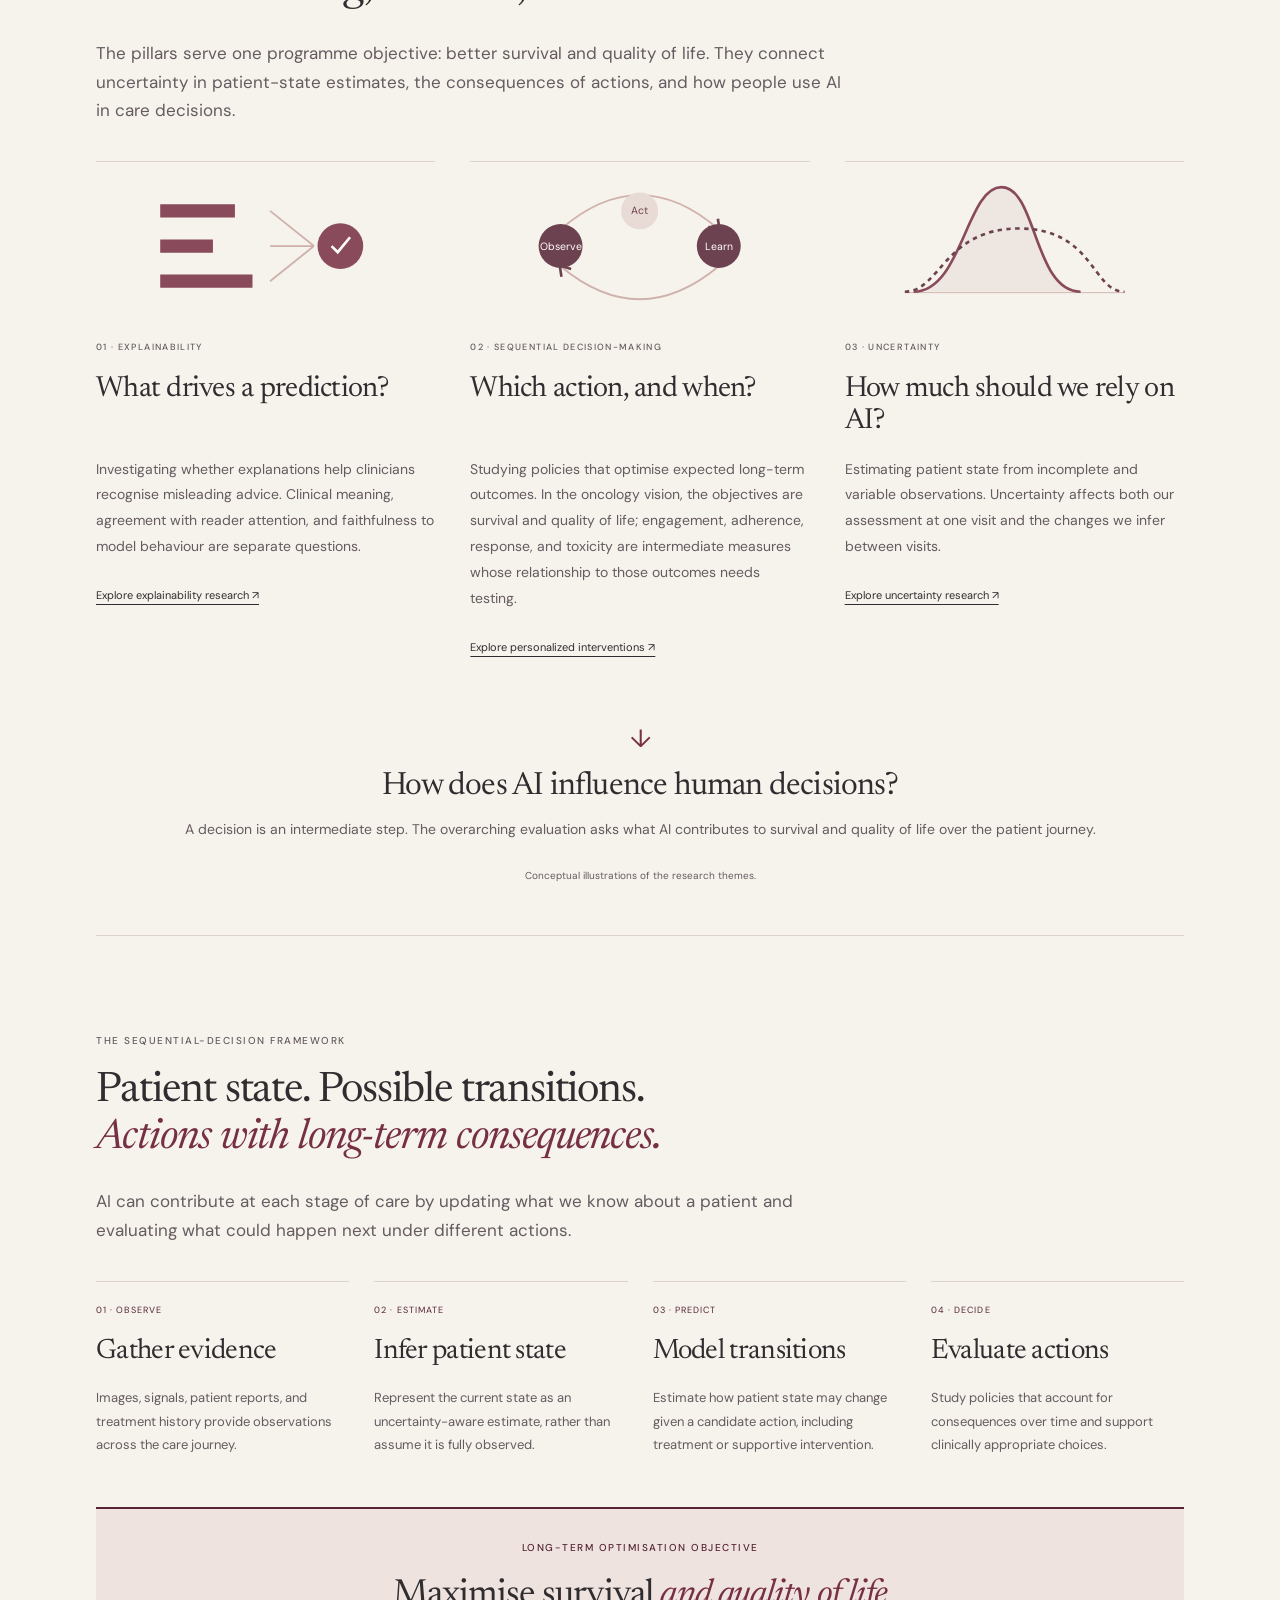
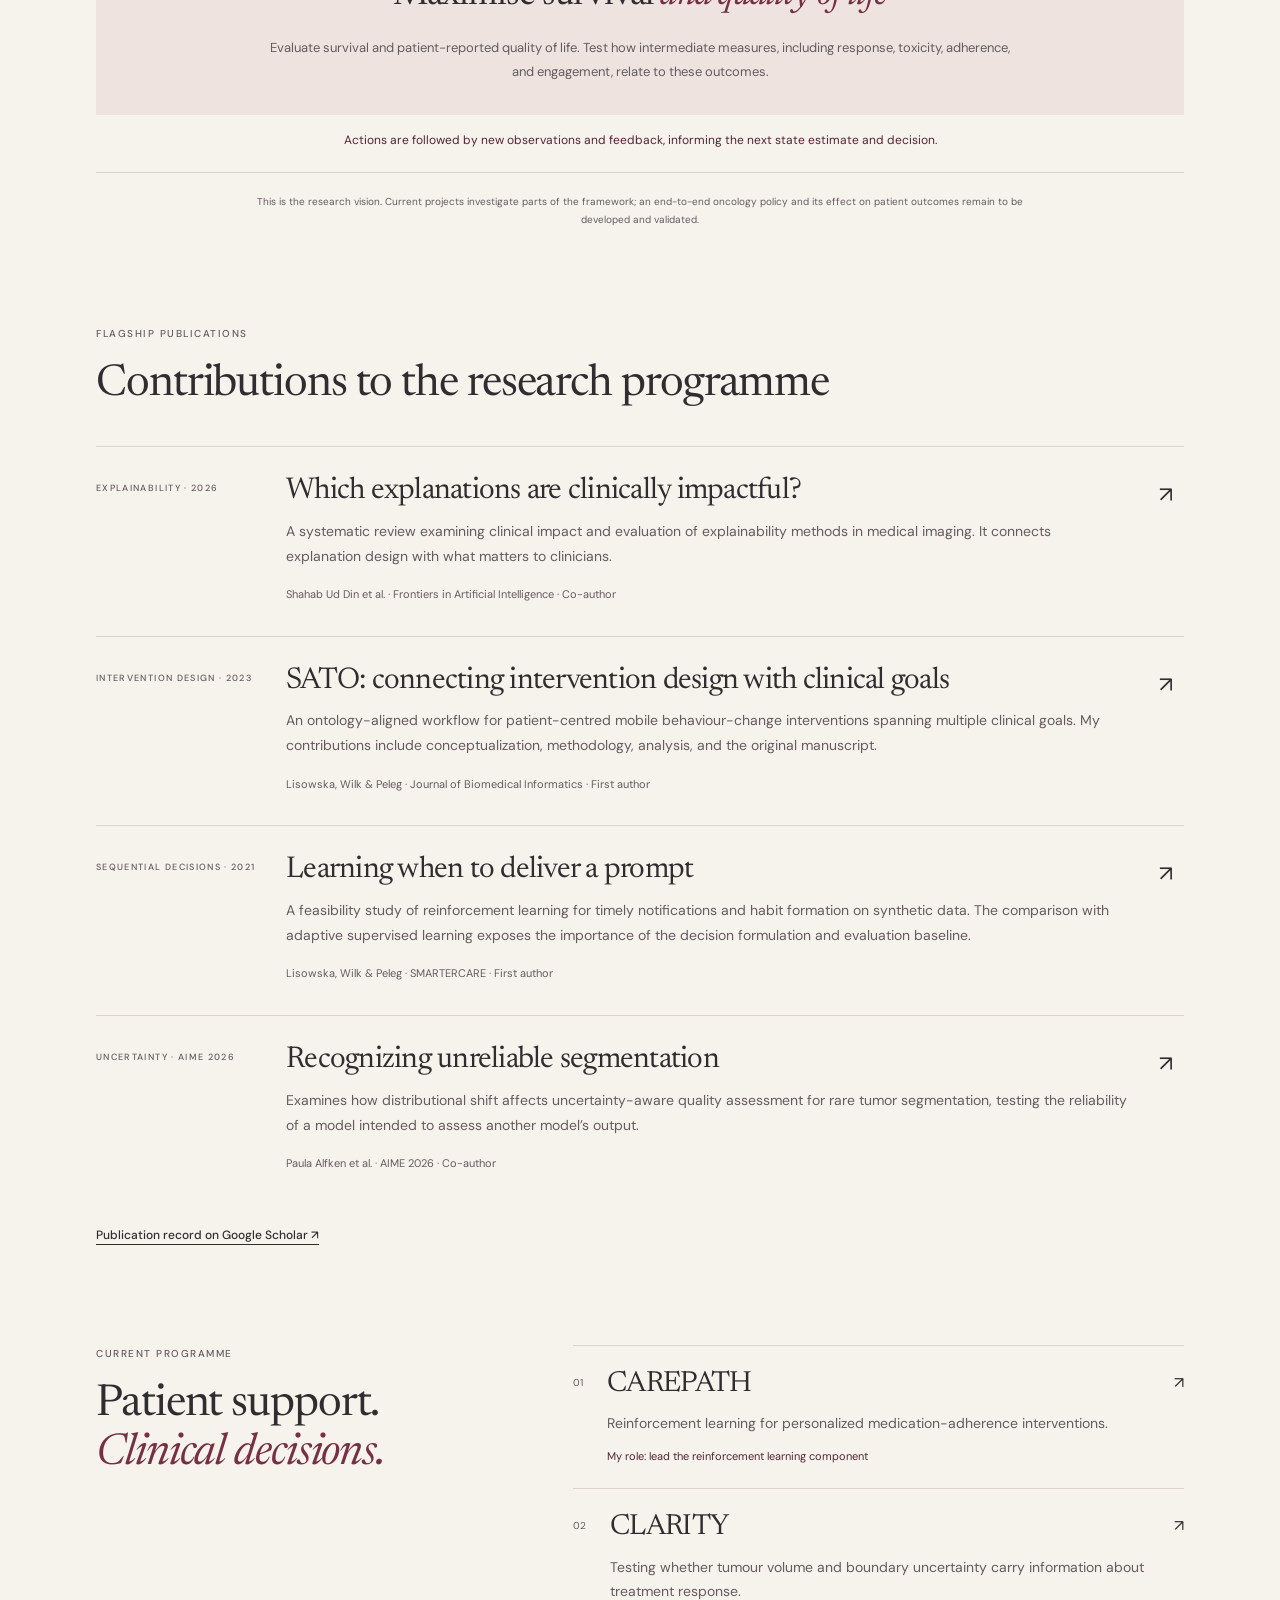
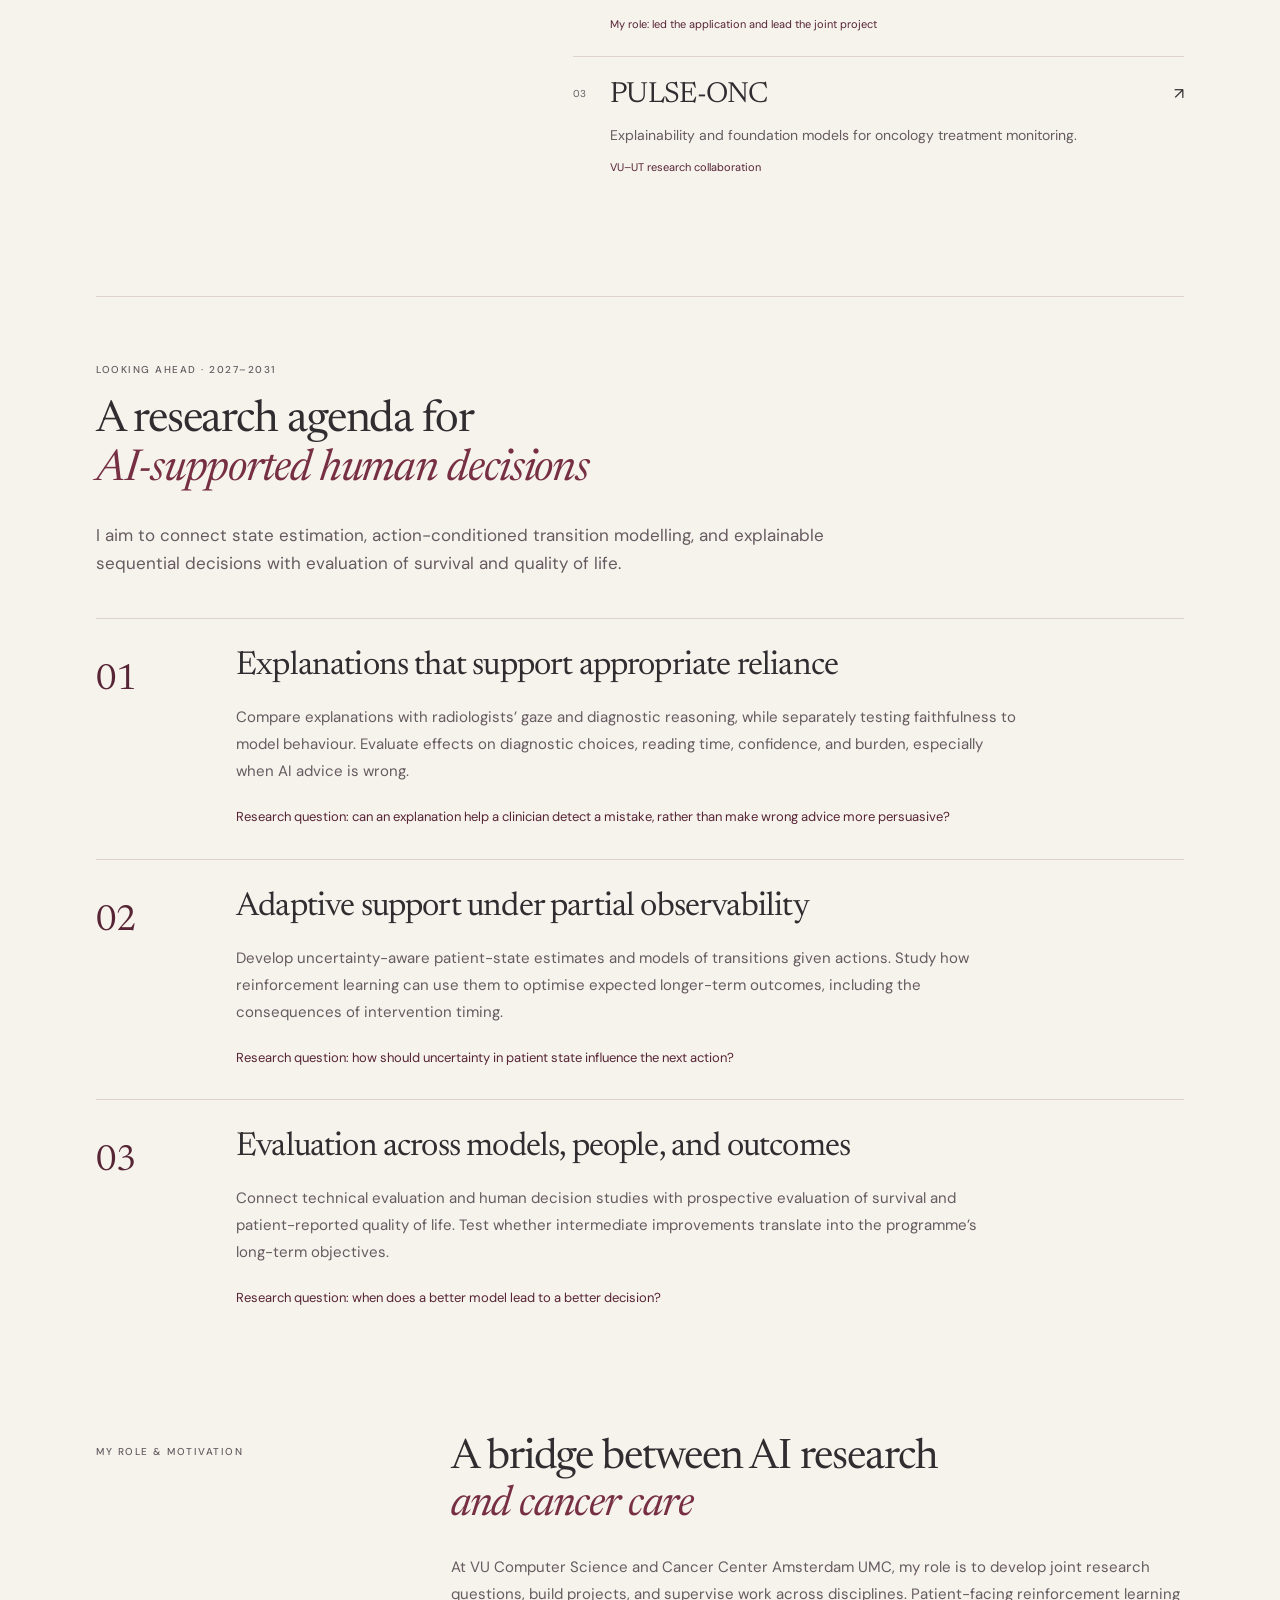
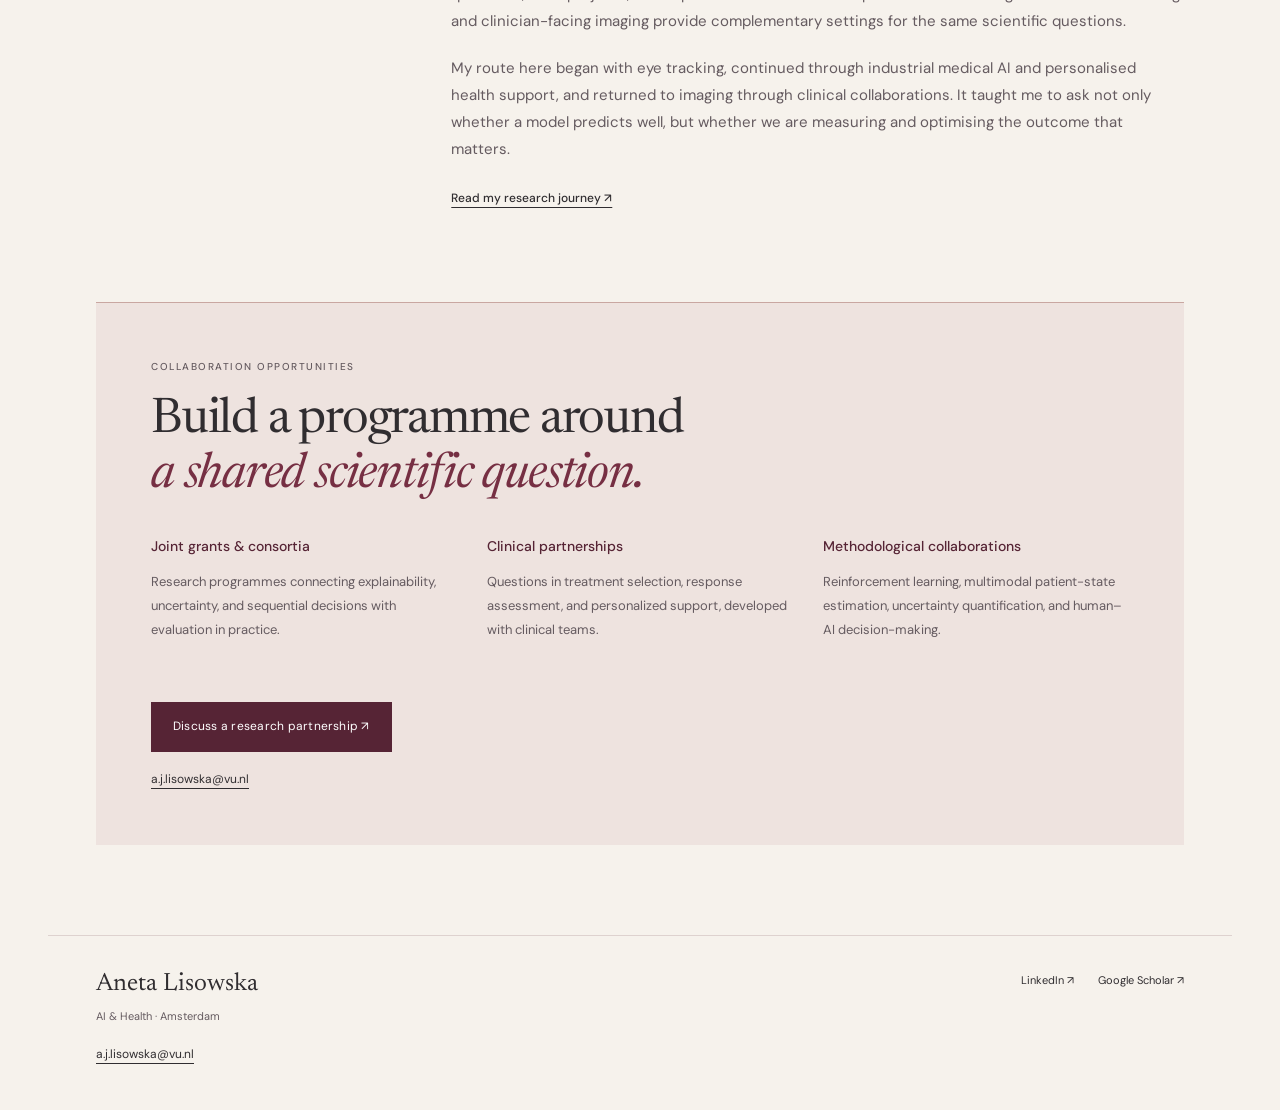
==== commit 31a594e0: "Centre the programme on survival and quality of life" ====
--- a/index.html
+++ b/index.html
@@ -1,18 +1,18 @@
 <!doctype html>
 <html lang="en"><head><meta charset="utf-8"><meta name="viewport" content="width=device-width, initial-scale=1">
-<title>Explainable decisions from uncertain evidence | Aneta Lisowska</title><meta name="description" content="Research in explainable AI, reinforcement learning, and uncertainty for clinical and patient decision support.">
+<title>AI for survival and quality of life | Aneta Lisowska</title><meta name="description" content="A research programme on explainable sequential decisions across the patient journey, with survival and quality of life as the long-term objectives.">
 <meta name="theme-color" content="#562435"><link rel="stylesheet" href="style.css"></head>
 <body><a class="skip" href="#main">Skip to content</a>
 <header><div class="header-inner"><a class="brand" href="index.html">Aneta Lisowska<span>AI &amp; Health</span></a>
 <nav aria-label="Main navigation"><a href="index.html" aria-current="page">Home</a><a href="research-journey.html">Research journey</a><a href="projects.html">Current projects</a><a href="students.html">Students</a><a href="teaching.html">Teaching</a></nav></div></header>
-<main id="main"><section class="editorial-hero"><div class="hero-copy"><p class="eyebrow">Aneta Lisowska · Assistant Professor in AI and Health</p><h1>The next decision<br><em>under uncertainty</em></h1><p class="hero-intro">How can AI help us choose and explain the next step when the evidence about a patient is uncertain?</p><p class="hero-detail">I connect explainability, uncertainty estimation, and reinforcement learning to study decisions over time: what we infer about a patient, what support or treatment comes next, and how AI influences that choice.</p><div class="hero-actions"><a class="button" href="projects.html">Explore the research programme <span aria-hidden="true">↗</span></a><a class="text-link" href="mailto:a.j.lisowska@vu.nl">Get in touch ↗</a></div></div><figure class="hero-portrait"><img src="assets/portrait.webp" alt="Aneta Lisowska" width="480" height="560"><figcaption>Vrije Universiteit Amsterdam<br>Cancer Center Amsterdam UMC</figcaption></figure></section>
-<section class="research-context" aria-label="Research context"><p><span>Research setting</span>AI research &amp; clinical practice</p><p><span>Application focus</span>Oncology &amp; digital health</p><p><span>Approach</span>Methods, evaluation &amp; human decisions</p></section>
-<section class="research-statement"><p class="eyebrow">The scientific problem</p><div><h2>We make decisions about a state<br><em>we can only partly observe</em></h2><p>Images, wearable signals, and patient reports provide observations, not a complete account of a person’s condition. Measurements vary, interpretations differ, and the effects of an action unfold over time.</p><p>My research asks how to represent that uncertainty, choose the next action, and communicate the evidence behind it. The endpoint is a decision: does AI help someone act appropriately, including when its advice is wrong?</p><a class="text-link" href="research-journey.html">How this question developed ↗</a></div></section><section class="section method-section" aria-labelledby="methods"><div class="section-title"><p class="eyebrow">Three connected research pillars</p><h2 id="methods">Understanding, reliance, and action</h2><p class="intro">Explanations inform how people interpret evidence. Uncertainty shapes when to rely on it. Sequential decision-making examines what to do next.</p></div><div class="method-grid">
+<main id="main"><section class="editorial-hero"><div class="hero-copy"><p class="eyebrow">Aneta Lisowska · Assistant Professor in AI and Health</p><h1>AI for survival<br><em>and quality of life</em></h1><p class="hero-intro">My long-term research goal is to maximise survival and quality of life, with AI supporting decisions across the patient journey.</p><p class="hero-detail">The scientific question is how to estimate patient state from uncertain evidence, predict how that state may change given different actions, and support sequences of decisions towards these measurable outcomes.</p><div class="hero-actions"><a class="button" href="projects.html">Explore the research programme <span aria-hidden="true">↗</span></a><a class="text-link" href="mailto:a.j.lisowska@vu.nl">Get in touch ↗</a></div></div><figure class="hero-portrait"><img src="assets/portrait.webp" alt="Aneta Lisowska" width="480" height="560"><figcaption>Vrije Universiteit Amsterdam<br>Cancer Center Amsterdam UMC</figcaption></figure></section>
+<section class="research-context" aria-label="Research context"><p><span>Research setting</span>AI research &amp; clinical practice</p><p><span>Long-term objectives</span>Survival &amp; quality of life</p><p><span>Scope</span>Decisions across the patient journey</p></section>
+<section class="research-statement"><p class="eyebrow">The scientific vision</p><div><h2>What sequence of decisions<br><em>leads to better patient outcomes?</em></h2><p>The goal is measurable: survival and patient-reported quality of life over time. My programme asks how AI introduced at different points in care could contribute to those outcomes, from diagnosis and treatment selection to monitoring, patient support, and recovery.</p><p>Reinforcement learning provides a framework for studying policies that optimise expected long-term outcomes. This requires estimating the patient’s current state, modelling possible state transitions given actions, and learning how the consequences of one decision affect the next.</p><p>Uncertainty and explainability are integral to this problem: what do the observations tell us, how reliable are predicted consequences, and how can clinicians and patients use that evidence appropriately?</p><a class="text-link" href="research-journey.html">How this programme developed ↗</a></div></section><section class="section method-section" aria-labelledby="methods"><div class="section-title"><p class="eyebrow">Three connected research pillars</p><h2 id="methods">Understanding, reliance, and action</h2><p class="intro">The pillars serve one programme objective: better survival and quality of life. They connect uncertainty in patient-state estimates, the consequences of actions, and how people use AI in care decisions.</p></div><div class="method-grid">
 <article class="method explain"><svg viewBox="0 0 300 165" role="img" aria-label="A conceptual diagram linking input features to a model prediction"><path d="M30 42H115M30 82H90M30 122H135" stroke="#762F43" stroke-width="15"/><path d="M155 42L205 82M155 82H205M155 122L205 82" stroke="#C9A7A1" fill="none" stroke-width="2"/><circle cx="235" cy="82" r="26" fill="#762F43"/><path d="m225 82 7 7 14-17" stroke="white" stroke-width="3" fill="none"/></svg><p class="eyebrow">01 · Explainability</p><h3>What drives a prediction?</h3><p>Investigating whether explanations help clinicians recognise misleading advice. Clinical meaning, agreement with reader attention, and faithfulness to model behaviour are separate questions.</p><a href="students.html#student-papers">Explore explainability research ↗</a></article>
-<article class="method sequential"><svg viewBox="0 0 300 165" role="img" aria-label="A conceptual feedback loop from observation to action to outcome"><path d="M60 63Q150-15 240 63M240 105Q150 180 60 105" fill="none" stroke="#C9A7A1" stroke-width="2"/><path d="m228 60 13 4-2-13M72 108l-13-4 2 13" fill="none" stroke="#562435" stroke-width="3"/><circle cx="60" cy="82" r="25" fill="#562435"/><circle cx="150" cy="42" r="21" fill="#E6D7D1"/><circle cx="240" cy="82" r="25" fill="#562435"/><text x="60" y="87" text-anchor="middle" fill="white" font-size="12">Observe</text><text x="150" y="46" text-anchor="middle" fill="#562435" font-size="12">Act</text><text x="240" y="87" text-anchor="middle" fill="white" font-size="12">Learn</text></svg><p class="eyebrow">02 · Sequential decision-making</p><h3>Which action, and when?</h3><p>Learning which support to offer and when, given changing context and previous responses. Engagement, adherence, and health outcomes need different objectives and evaluation.</p><a href="projects.html">Explore personalized interventions ↗</a></article>
+<article class="method sequential"><svg viewBox="0 0 300 165" role="img" aria-label="A conceptual feedback loop from observation to action to outcome"><path d="M60 63Q150-15 240 63M240 105Q150 180 60 105" fill="none" stroke="#C9A7A1" stroke-width="2"/><path d="m228 60 13 4-2-13M72 108l-13-4 2 13" fill="none" stroke="#562435" stroke-width="3"/><circle cx="60" cy="82" r="25" fill="#562435"/><circle cx="150" cy="42" r="21" fill="#E6D7D1"/><circle cx="240" cy="82" r="25" fill="#562435"/><text x="60" y="87" text-anchor="middle" fill="white" font-size="12">Observe</text><text x="150" y="46" text-anchor="middle" fill="#562435" font-size="12">Act</text><text x="240" y="87" text-anchor="middle" fill="white" font-size="12">Learn</text></svg><p class="eyebrow">02 · Sequential decision-making</p><h3>Which action, and when?</h3><p>Studying policies that optimise expected long-term outcomes. In the oncology vision, the objectives are survival and quality of life; engagement, adherence, response, and toxicity are intermediate measures whose relationship to those outcomes needs testing.</p><a href="projects.html">Explore personalized interventions ↗</a></article>
 <article class="method uncertainty"><svg viewBox="0 0 300 165" role="img" aria-label="Conceptual narrow and broad distributions represent different levels of model uncertainty"><path d="M25 135H275" stroke="#C9A7A1"/><path d="M35 134C90 134 95 15 135 15S172 134 225 134" stroke="#762F43" stroke-width="3" fill="#E6D7D1" fill-opacity=".5"/><path d="M25 134C65 134 70 62 155 62S238 134 275 134" stroke="#562435" stroke-width="3" fill="none" stroke-dasharray="5 5"/></svg><p class="eyebrow">03 · Uncertainty</p><h3>How much should we rely on AI?</h3><p>Estimating patient state from incomplete and variable observations. Uncertainty affects both our assessment at one visit and the changes we infer between visits.</p><a href="students.html#student-papers">Explore uncertainty research ↗</a></article>
-</div><div class="decision-question"><span aria-hidden="true">↓</span><h3>How does AI influence human decisions?</h3><p>The shared question: when does AI support a better decision, and how should we evaluate that change?</p></div><p class="figure-note">Conceptual illustrations of the research themes.</p></section>
-<section class="section decision-framework" aria-labelledby="framework-title"><div class="section-title"><p class="eyebrow">What connects the work</p><h2 id="framework-title">Evidence, state estimates,<br><em>actions, and consequences</em></h2></div><ol class="framework-stages"><li><span>01 · Observe</span><h3>Imperfect evidence</h3><p>Imaging, signals, patient reports, and treatment history.</p></li><li><span>02 · Infer</span><h3>Estimated patient state</h3><p>What the evidence supports, and what remains uncertain.</p></li><li><span>03 · Decide</span><h3>The next action</h3><p>Support or treatment, its timing, and the explanation for it.</p></li><li><span>04 · Learn</span><h3>Consequences over time</h3><p>New observations and feedback, with survival and quality of life as longer-term aims.</p></li></ol><p class="framework-feedback">New observations inform the next assessment and decision.</p><p class="figure-note">A conceptual research framework. The projects study different parts of this problem, rather than form a deployed treatment-selection system.</p></section>
+</div><div class="decision-question"><span aria-hidden="true">↓</span><h3>How does AI influence human decisions?</h3><p>A decision is an intermediate step. The overarching evaluation asks what AI contributes to survival and quality of life over the patient journey.</p></div><p class="figure-note">Conceptual illustrations of the research themes.</p></section>
+<section class="section decision-framework" aria-labelledby="framework-title"><div class="section-title"><p class="eyebrow">The sequential-decision framework</p><h2 id="framework-title">Patient state. Possible transitions.<br><em>Actions with long-term consequences.</em></h2><p class="intro">AI can contribute at each stage of care by updating what we know about a patient and evaluating what could happen next under different actions.</p></div><ol class="framework-stages"><li><span>01 · Observe</span><h3>Gather evidence</h3><p>Images, signals, patient reports, and treatment history provide observations across the care journey.</p></li><li><span>02 · Estimate</span><h3>Infer patient state</h3><p>Represent the current state as an uncertainty-aware estimate, rather than assume it is fully observed.</p></li><li><span>03 · Predict</span><h3>Model transitions</h3><p>Estimate how patient state may change given a candidate action, including treatment or supportive intervention.</p></li><li><span>04 · Decide</span><h3>Evaluate actions</h3><p>Study policies that account for consequences over time and support clinically appropriate choices.</p></li></ol><div class="outcome-objective"><p class="eyebrow">Long-term optimisation objective</p><h3>Maximise survival <em>and quality of life</em></h3><p>Evaluate survival and patient-reported quality of life. Test how intermediate measures, including response, toxicity, adherence, and engagement, relate to these outcomes.</p></div><p class="framework-feedback">Actions are followed by new observations and feedback, informing the next state estimate and decision.</p><p class="figure-note">This is the research vision. Current projects investigate parts of the framework; an end-to-end oncology policy and its effect on patient outcomes remain to be developed and validated.</p></section>
 <section class="section selected-work" aria-labelledby="selected-work"><div class="section-title"><p class="eyebrow">Flagship publications</p><h2 id="selected-work">Contributions to the research programme</h2></div>
 <article class="evidence-row"><p class="eyebrow">Explainability · 2026</p><div><h3><a href="https://doi.org/10.3389/frai.2026.1819422">Which explanations are clinically impactful?</a></h3><p>A systematic review examining clinical impact and evaluation of explainability methods in medical imaging. It connects explanation design with what matters to clinicians.</p><span>Shahab Ud Din et al. · Frontiers in Artificial Intelligence · Co-author</span></div><a class="work-arrow" aria-label="Read the explainable AI review" href="https://doi.org/10.3389/frai.2026.1819422">↗</a></article>
 <article class="evidence-row"><p class="eyebrow">Intervention design · 2023</p><div><h3><a href="https://doi.org/10.1016/j.jbi.2022.104276">SATO: connecting intervention design with clinical goals</a></h3><p>An ontology-aligned workflow for patient-centred mobile behaviour-change interventions spanning multiple clinical goals. My contributions include conceptualization, methodology, analysis, and the original manuscript.</p><span>Lisowska, Wilk &amp; Peleg · Journal of Biomedical Informatics · First author</span></div><a class="work-arrow" aria-label="Read the SATO workflow paper" href="https://doi.org/10.1016/j.jbi.2022.104276">↗</a></article>
@@ -20,7 +20,7 @@
 <article class="evidence-row"><p class="eyebrow">Uncertainty · AIME 2026</p><div><h3><a href="https://pure.amsterdamumc.nl/en/publications/detecting-silent-failures-in-rare-tumor-segmentation-the-impact-o/">Recognizing unreliable segmentation</a></h3><p>Examines how distributional shift affects uncertainty-aware quality assessment for rare tumor segmentation, testing the reliability of a model intended to assess another model’s output.</p><span>Paula Alfken et al. · AIME 2026 · Co-author</span></div><a class="work-arrow" aria-label="Read the rare tumor segmentation paper" href="https://pure.amsterdamumc.nl/en/publications/detecting-silent-failures-in-rare-tumor-segmentation-the-impact-o/">↗</a></article>
 <a class="text-link all-publications" href="https://scholar.google.com/citations?user=-hXV9EsAAAAJ&amp;hl=en">Publication record on Google Scholar ↗</a></section>
 <section class="section project-preview"><div class="section-title"><p class="eyebrow">Current programme</p><h2>Patient support.<br><em>Clinical decisions.</em></h2></div><div class="project-preview-list"><a href="projects.html#carepath"><span>01</span><div><h3>CAREPATH</h3><p>Reinforcement learning for personalized medication-adherence interventions.</p><small>My role: lead the reinforcement learning component</small></div><b aria-hidden="true">↗</b></a><a href="projects.html#clarity"><span>02</span><div><h3>CLARITY</h3><p>Testing whether tumour volume and boundary uncertainty carry information about treatment response.</p><small>My role: led the application and lead the joint project</small></div><b aria-hidden="true">↗</b></a><a href="projects.html#pulse-onc"><span>03</span><div><h3>PULSE-ONC</h3><p>Explainability and foundation models for oncology treatment monitoring.</p><small>VU–UT research collaboration</small></div><b aria-hidden="true">↗</b></a></div></section>
-<section class="section agenda-section" id="agenda" aria-labelledby="agenda-title"><div class="section-title"><p class="eyebrow">Looking ahead · 2027–2031</p><h2 id="agenda-title">A research agenda for<br><em>AI-supported human decisions</em></h2><p class="intro">I aim to connect methodological development with evaluation of how AI changes decisions in practice.</p></div><ol class="agenda-list"><li><span>01</span><div><h3>Explanations that support appropriate reliance</h3><p>Compare explanations with radiologists’ gaze and diagnostic reasoning, while separately testing faithfulness to model behaviour. Evaluate effects on diagnostic choices, reading time, confidence, and burden, especially when AI advice is wrong.</p><p class="agenda-question">Research question: can an explanation help a clinician detect a mistake, rather than make wrong advice more persuasive?</p></div></li><li><span>02</span><div><h3>Adaptive support under partial observability</h3><p>Develop sequential decision methods that account for imperfect estimates of patient state, changing engagement, and the longer-term effects of intervention timing.</p><p class="agenda-question">Research question: how should uncertainty in patient state influence the next action?</p></div></li><li><span>03</span><div><h3>Evaluation across models, people, and outcomes</h3><p>Bring uncertainty assessment and human decision studies together, working towards prospective clinical evaluation that connects technical behaviour with choices and patient-relevant outcomes.</p><p class="agenda-question">Research question: when does a better model lead to a better decision?</p></div></li></ol></section>
+<section class="section agenda-section" id="agenda" aria-labelledby="agenda-title"><div class="section-title"><p class="eyebrow">Looking ahead · 2027–2031</p><h2 id="agenda-title">A research agenda for<br><em>AI-supported human decisions</em></h2><p class="intro">I aim to connect state estimation, action-conditioned transition modelling, and explainable sequential decisions with evaluation of survival and quality of life.</p></div><ol class="agenda-list"><li><span>01</span><div><h3>Explanations that support appropriate reliance</h3><p>Compare explanations with radiologists’ gaze and diagnostic reasoning, while separately testing faithfulness to model behaviour. Evaluate effects on diagnostic choices, reading time, confidence, and burden, especially when AI advice is wrong.</p><p class="agenda-question">Research question: can an explanation help a clinician detect a mistake, rather than make wrong advice more persuasive?</p></div></li><li><span>02</span><div><h3>Adaptive support under partial observability</h3><p>Develop uncertainty-aware patient-state estimates and models of transitions given actions. Study how reinforcement learning can use them to optimise expected longer-term outcomes, including the consequences of intervention timing.</p><p class="agenda-question">Research question: how should uncertainty in patient state influence the next action?</p></div></li><li><span>03</span><div><h3>Evaluation across models, people, and outcomes</h3><p>Connect technical evaluation and human decision studies with prospective evaluation of survival and patient-reported quality of life. Test whether intermediate improvements translate into the programme’s long-term objectives.</p><p class="agenda-question">Research question: when does a better model lead to a better decision?</p></div></li></ol></section>
 <section class="section human-introduction"><p class="eyebrow">My role &amp; motivation</p><div><h2>A bridge between AI research<br><em>and cancer care</em></h2><p>At VU Computer Science and Cancer Center Amsterdam UMC, my role is to develop joint research questions, build projects, and supervise work across disciplines. Patient-facing reinforcement learning and clinician-facing imaging provide complementary settings for the same scientific questions.</p><p>My route here began with eye tracking, continued through industrial medical AI and personalised health support, and returned to imaging through clinical collaborations. It taught me to ask not only whether a model predicts well, but whether we are measuring and optimising the outcome that matters.</p><a class="text-link" href="research-journey.html">Read my research journey ↗</a></div></section>
 <section class="collaboration-invitation" id="contact"><p class="eyebrow">Collaboration opportunities</p><h2>Build a programme around<br><em>a shared scientific question.</em></h2><div class="collaboration-options"><p><strong>Joint grants &amp; consortia</strong>Research programmes connecting explainability, uncertainty, and sequential decisions with evaluation in practice.</p><p><strong>Clinical partnerships</strong>Questions in treatment selection, response assessment, and personalized support, developed with clinical teams.</p><p><strong>Methodological collaborations</strong>Reinforcement learning, multimodal patient-state estimation, uncertainty quantification, and human–AI decision-making.</p></div><a class="button" href="mailto:a.j.lisowska@vu.nl?subject=Research%20collaboration">Discuss a research partnership ↗</a><a class="contact-email" href="mailto:a.j.lisowska@vu.nl">a.j.lisowska@vu.nl</a></section></main>
 <footer><div><strong>Aneta Lisowska</strong><p>AI &amp; Health · Amsterdam</p><a class="contact-email" href="mailto:a.j.lisowska@vu.nl">a.j.lisowska@vu.nl</a></div><div class="footer-links"><a href="https://www.linkedin.com/in/anetajl/">LinkedIn ↗</a><a href="https://scholar.google.com/citations?user=-hXV9EsAAAAJ&amp;hl=en">Google Scholar ↗</a></div></footer>
--- a/style.css
+++ b/style.css
@@ -14,3 +14,5 @@
 .framework-stages{display:grid;grid-template-columns:repeat(4,minmax(0,1fr));gap:25px;padding:0;margin:35px 0 0;list-style:none}.framework-stages li{border-top:1px solid var(--line);padding-top:20px}.framework-stages li>span{font-size:9px;letter-spacing:.12em;text-transform:uppercase;color:var(--green);display:block;margin-bottom:17px}.framework-stages h3{font-size:28px;line-height:1.2}.framework-stages p{font-size:13px;line-height:1.8;color:var(--muted)}.framework-feedback{border-bottom:1px solid var(--line);text-align:center;padding:15px 0 20px;font-size:12px;color:var(--green);margin:0}.decision-framework .figure-note{max-width:800px;margin:20px auto 0;line-height:1.8}.decision-framework .section-title h2{font-size:42px}
 @media(max-width:850px){.framework-stages{grid-template-columns:repeat(2,minmax(0,1fr))}}
 @media(max-width:700px){.framework-stages{grid-template-columns:1fr;gap:12px}.framework-stages h3{font-size:29px;margin-bottom:12px}.framework-stages p{font-size:14px}.framework-feedback{text-align:left}.decision-framework .section-title h2{font-size:35px}}
+.outcome-objective{margin-top:30px;padding:30px 35px;border-top:2px solid var(--green);background:#EEE3DF;text-align:center}.outcome-objective h3{font-size:36px;line-height:1.2}.outcome-objective>p:last-child{font-size:13px;line-height:1.9;color:var(--muted);max-width:760px;margin:0 auto}.outcome-objective .eyebrow{color:var(--green)}
+@media(max-width:700px){.outcome-objective{padding:25px 20px;text-align:left}.outcome-objective h3{font-size:30px}}
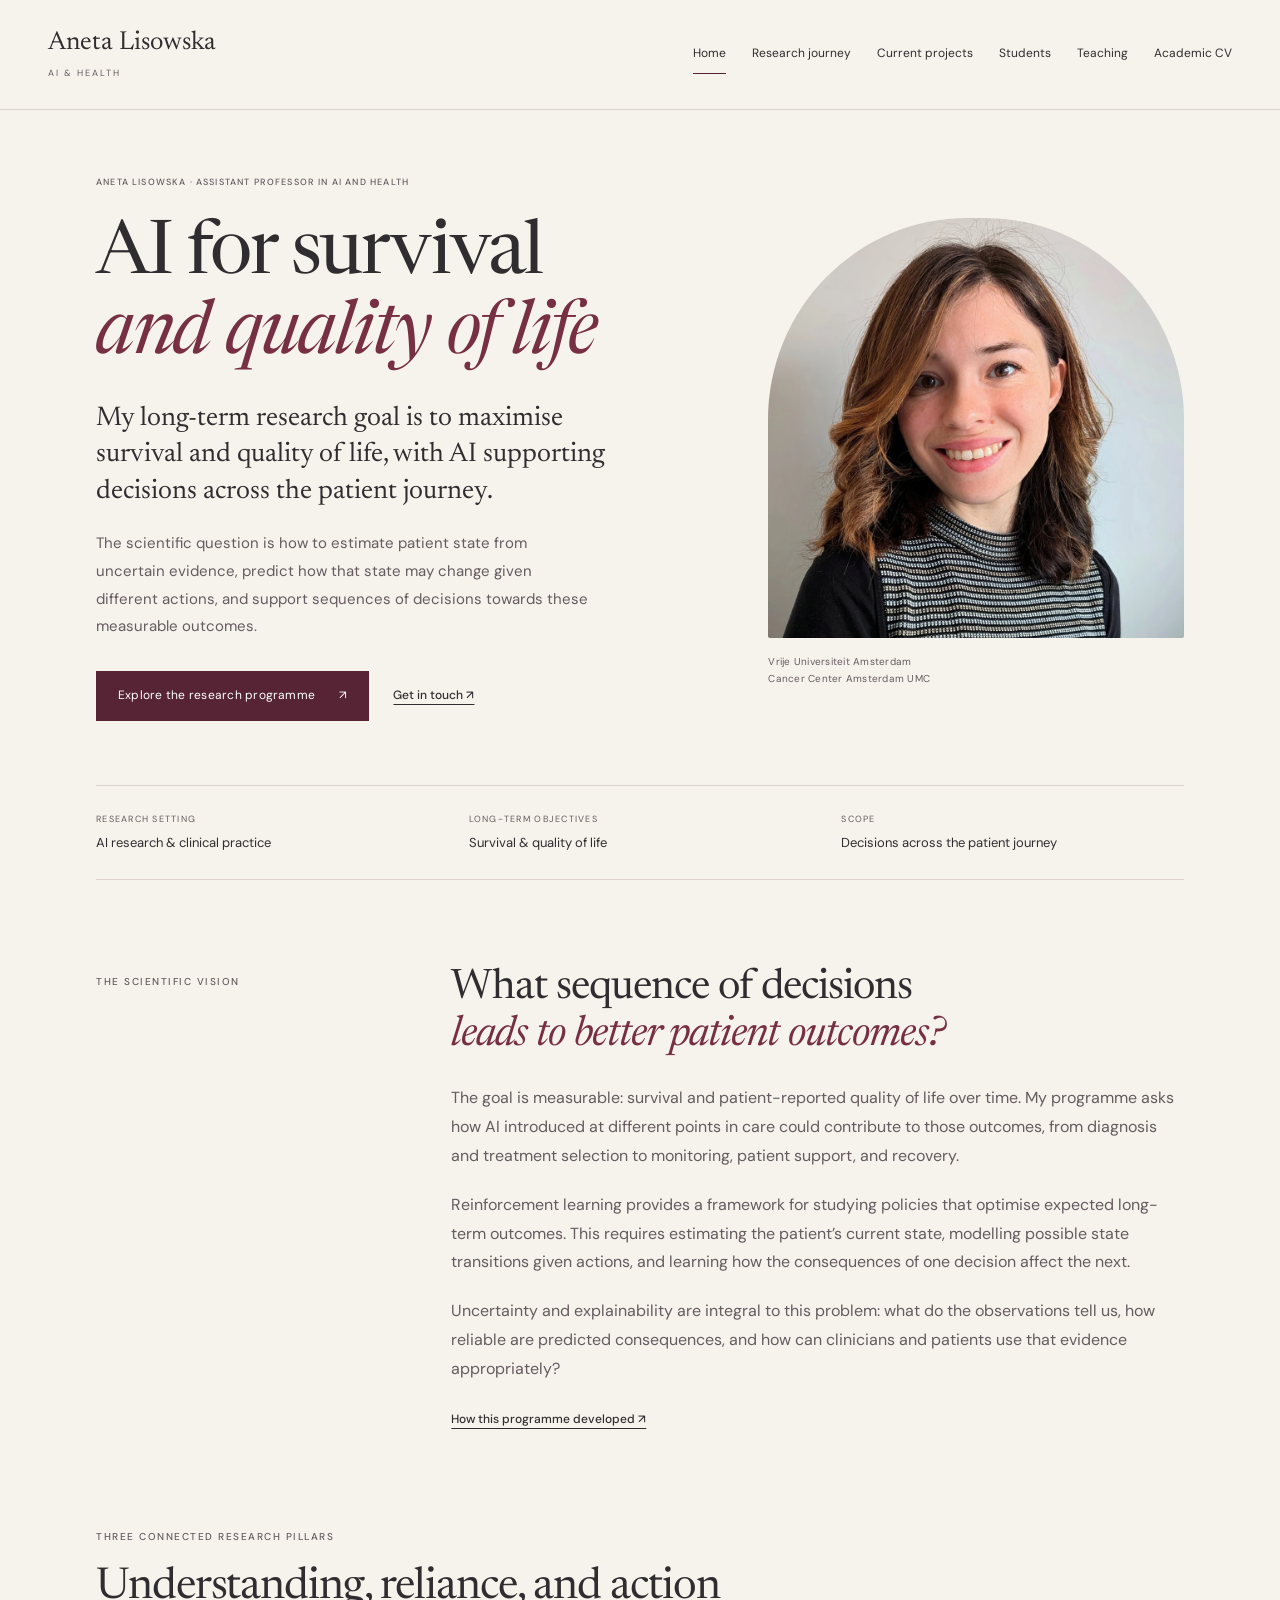
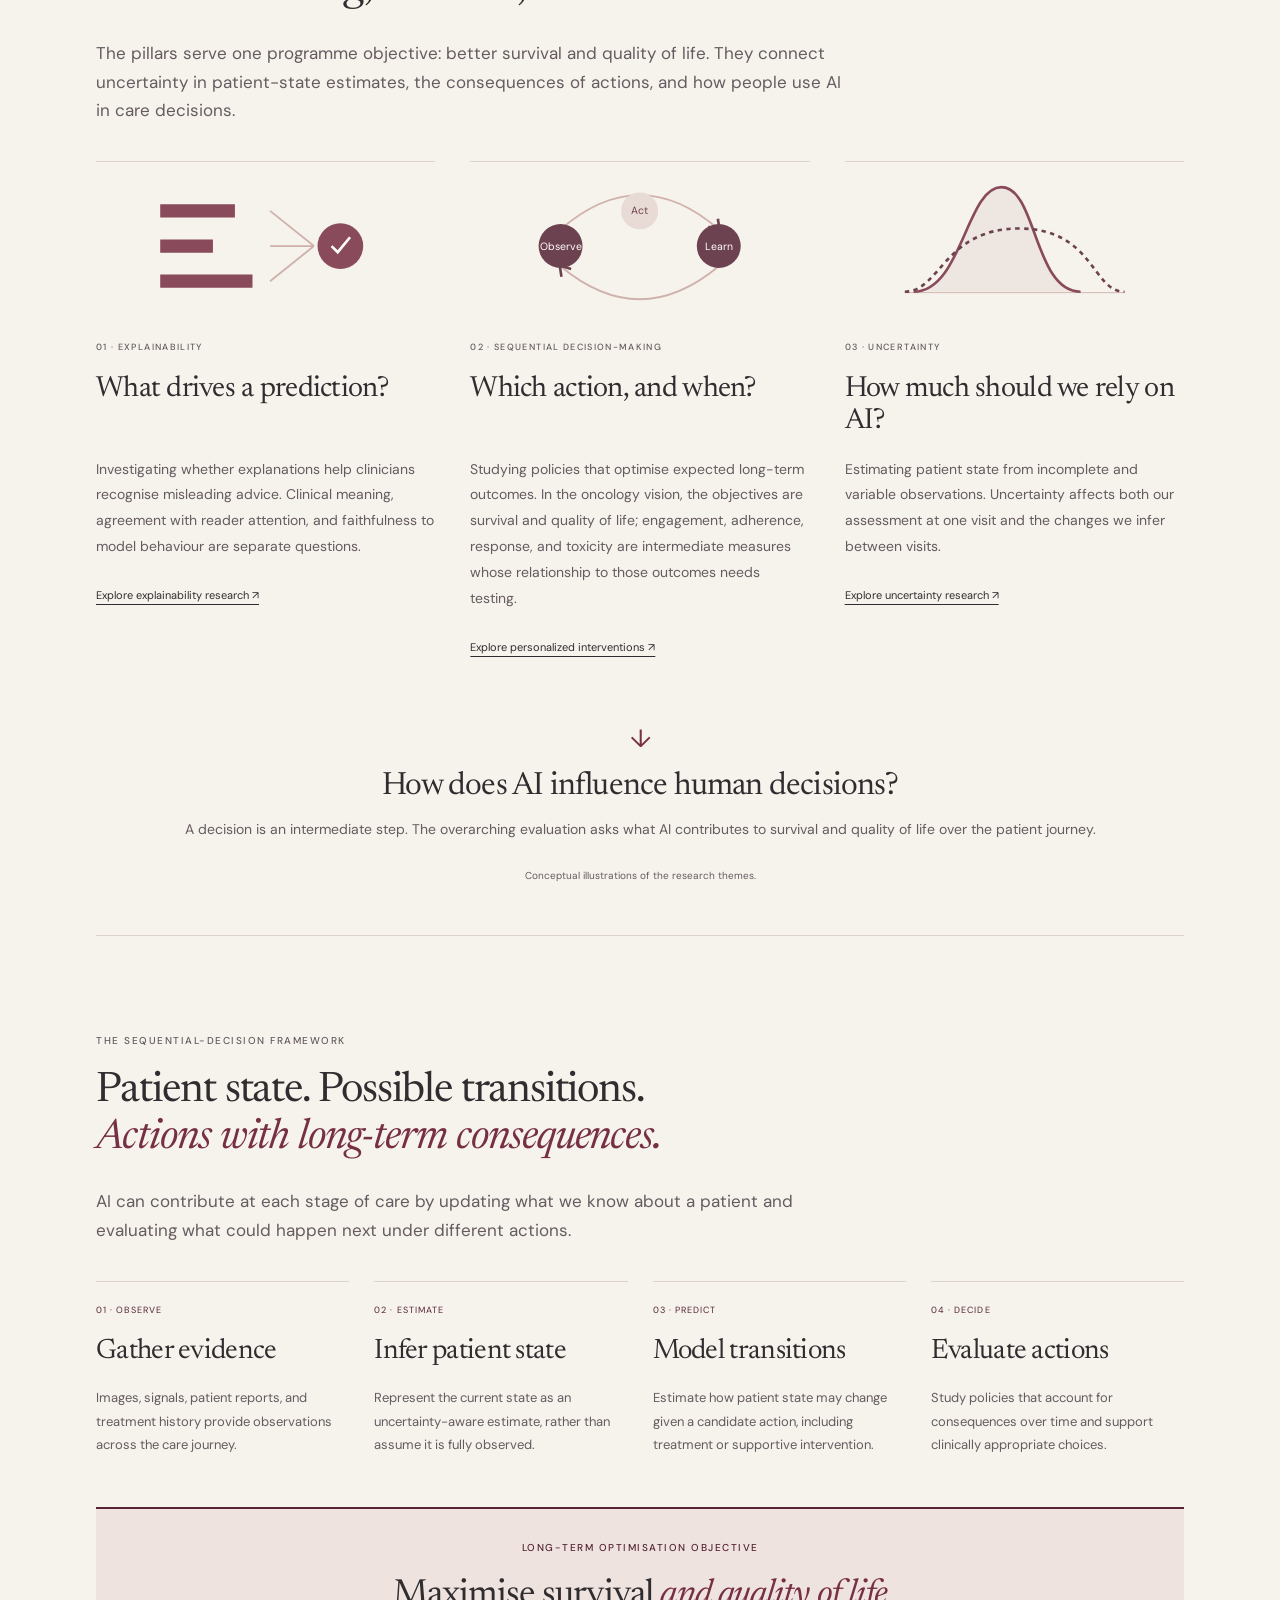
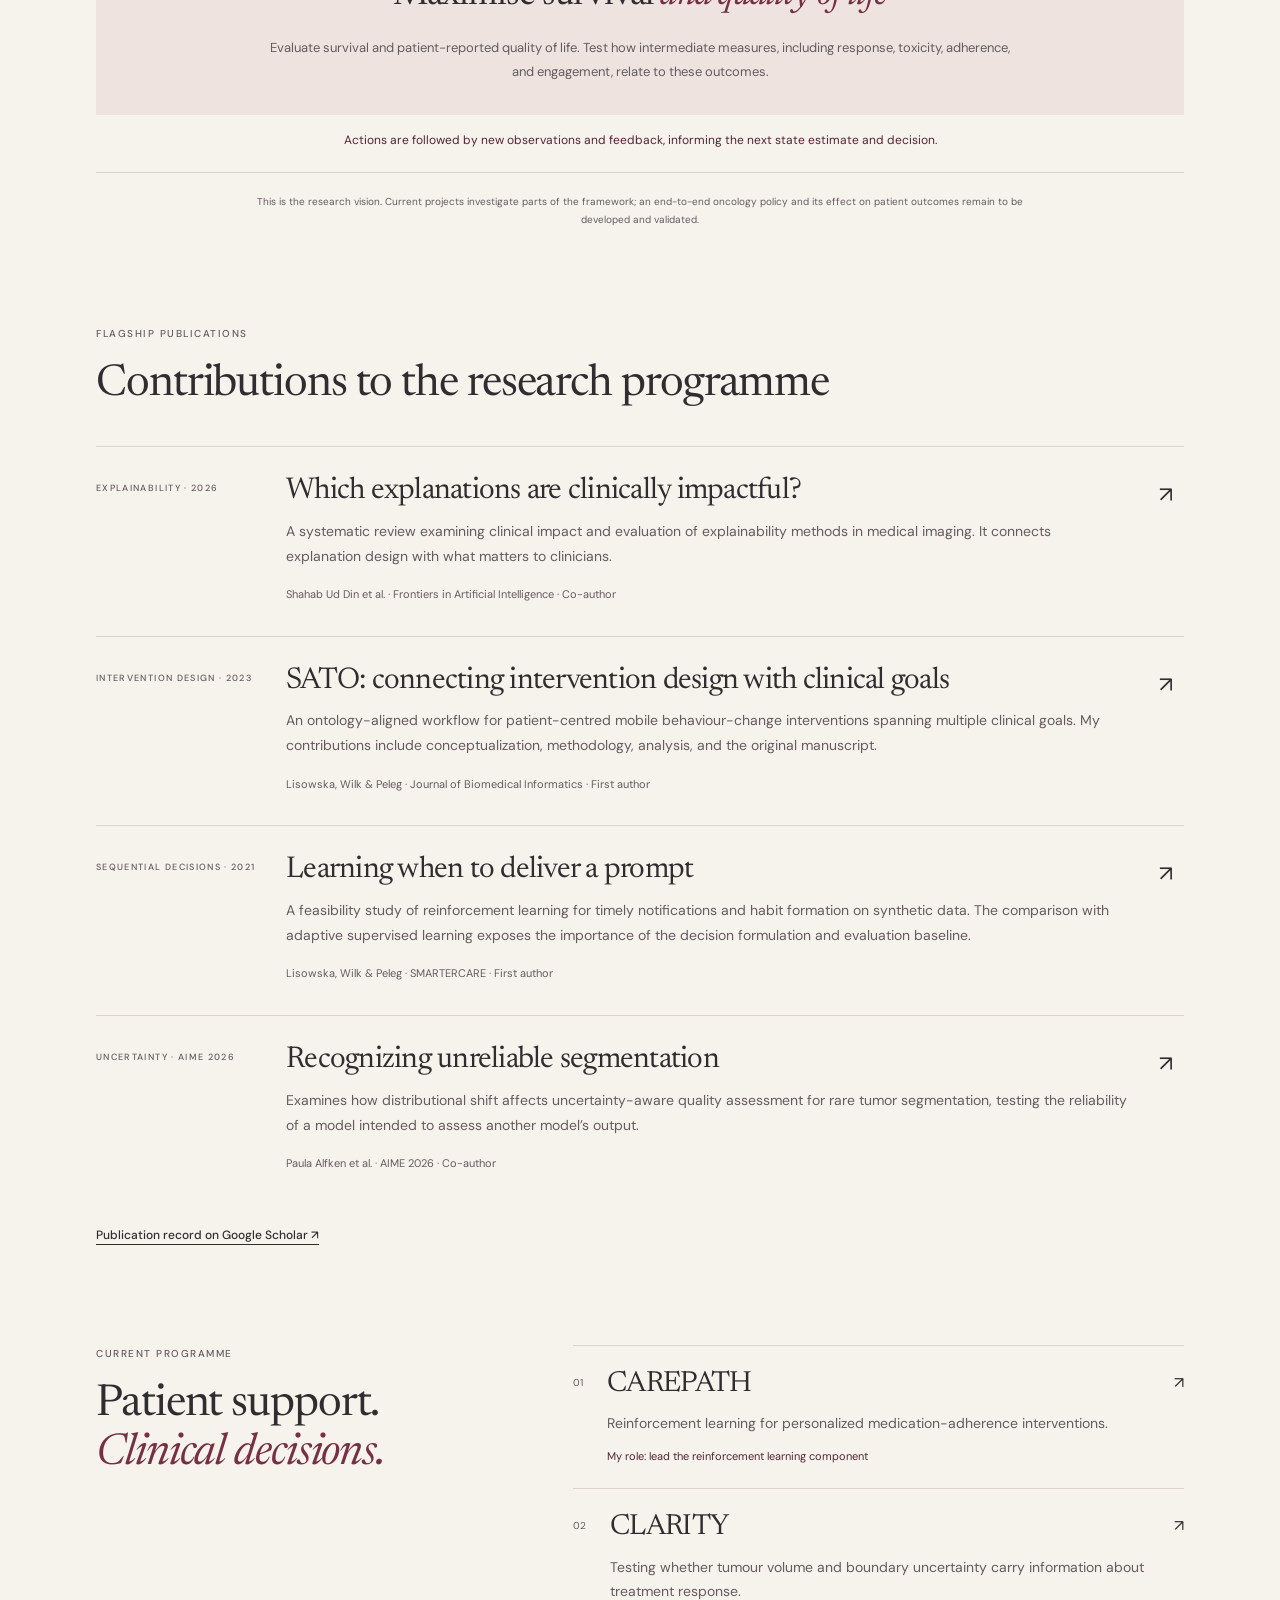
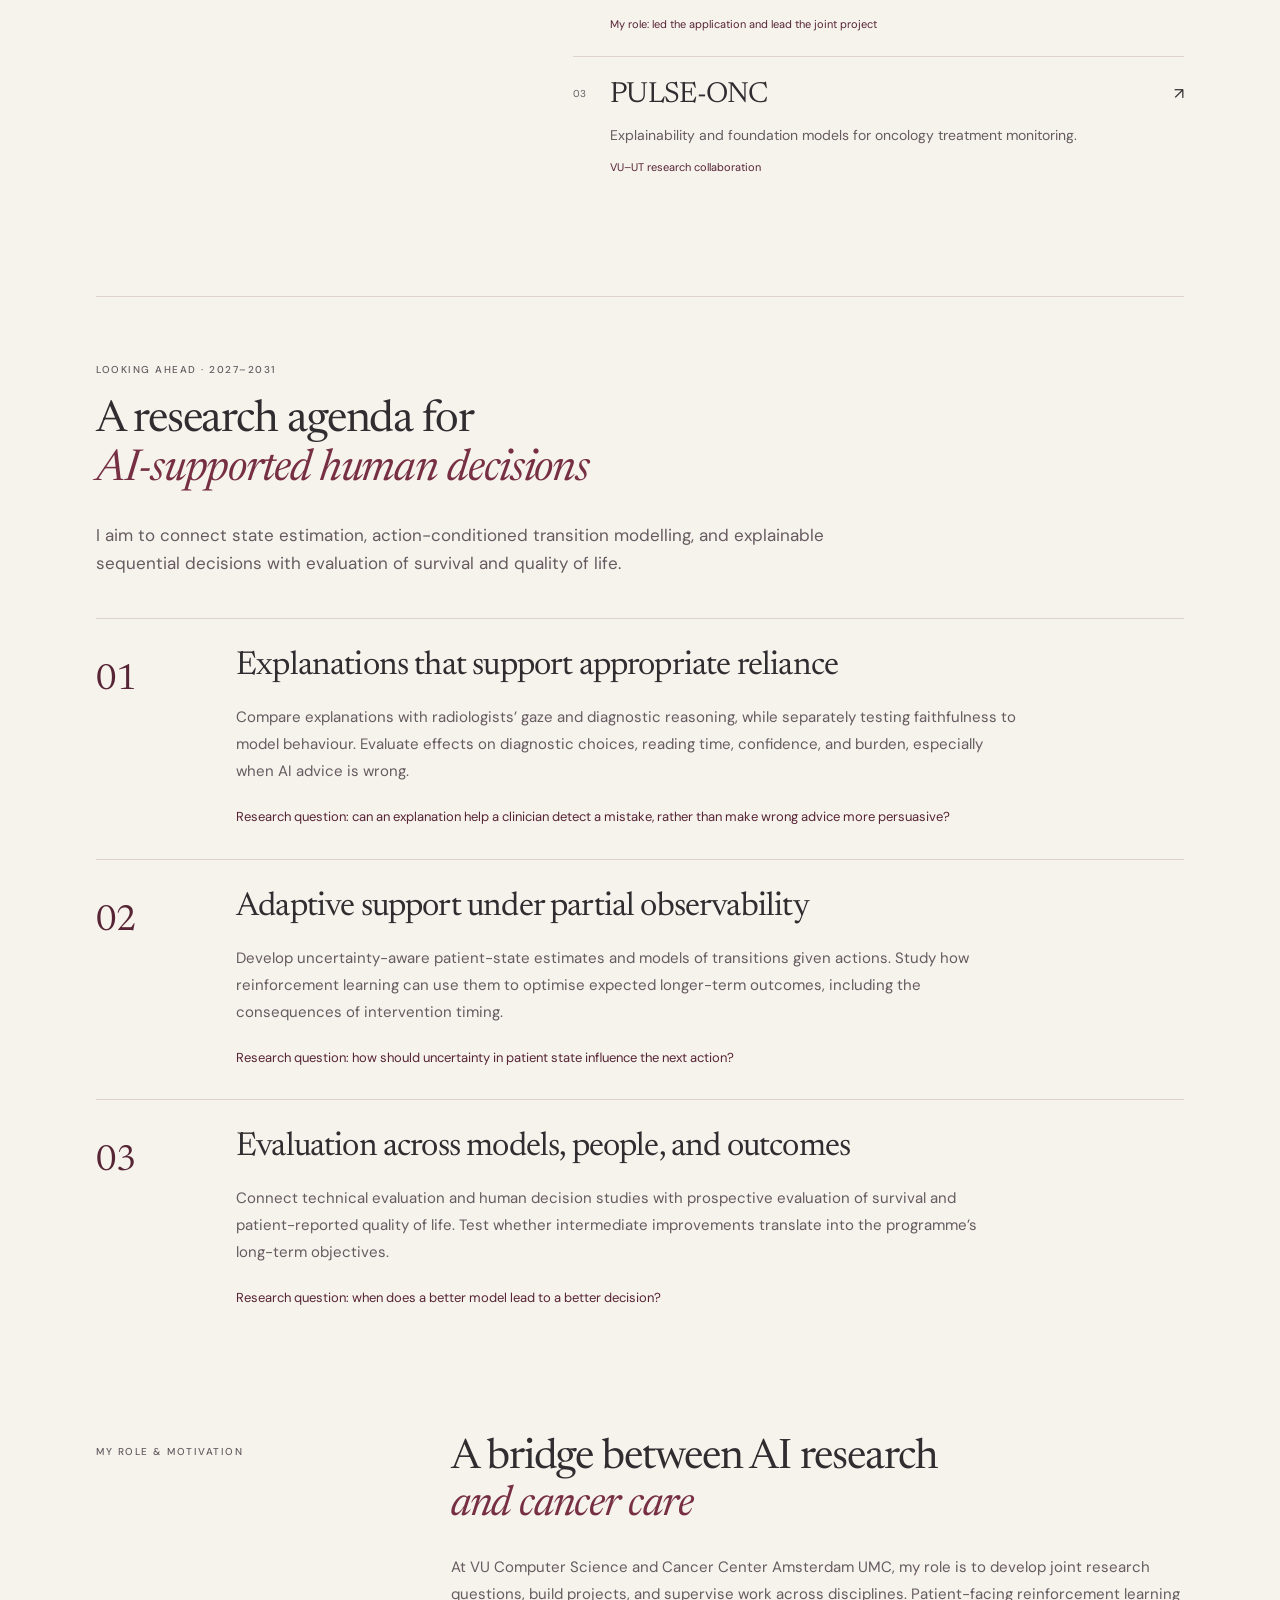
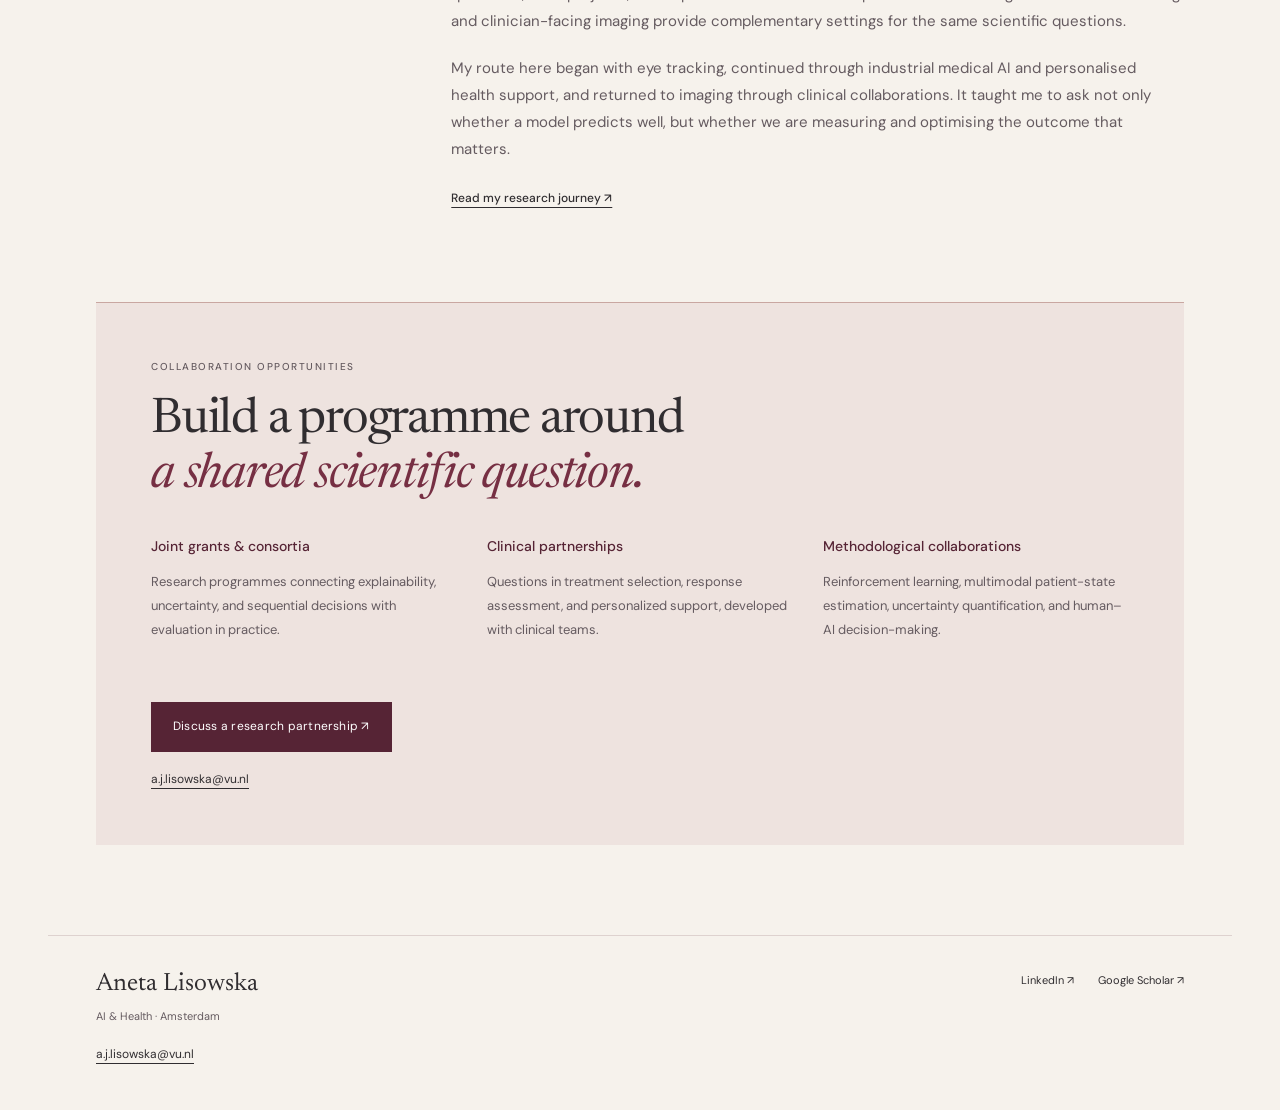
==== commit d487c32d: "Condense research journey and separate the academic CV" ====
--- a/index.html
+++ b/index.html
@@ -4,7 +4,7 @@
 <meta name="theme-color" content="#562435"><link rel="stylesheet" href="style.css"></head>
 <body><a class="skip" href="#main">Skip to content</a>
 <header><div class="header-inner"><a class="brand" href="index.html">Aneta Lisowska<span>AI &amp; Health</span></a>
-<nav aria-label="Main navigation"><a href="index.html" aria-current="page">Home</a><a href="research-journey.html">Research journey</a><a href="projects.html">Current projects</a><a href="students.html">Students</a><a href="teaching.html">Teaching</a></nav></div></header>
+<nav aria-label="Main navigation"><a href="index.html" aria-current="page">Home</a><a href="research-journey.html">Research journey</a><a href="projects.html">Current projects</a><a href="students.html">Students</a><a href="teaching.html">Teaching</a><a href="cv.html">Academic CV</a></nav></div></header>
 <main id="main"><section class="editorial-hero"><div class="hero-copy"><p class="eyebrow">Aneta Lisowska · Assistant Professor in AI and Health</p><h1>AI for survival<br><em>and quality of life</em></h1><p class="hero-intro">My long-term research goal is to maximise survival and quality of life, with AI supporting decisions across the patient journey.</p><p class="hero-detail">The scientific question is how to estimate patient state from uncertain evidence, predict how that state may change given different actions, and support sequences of decisions towards these measurable outcomes.</p><div class="hero-actions"><a class="button" href="projects.html">Explore the research programme <span aria-hidden="true">↗</span></a><a class="text-link" href="mailto:a.j.lisowska@vu.nl">Get in touch ↗</a></div></div><figure class="hero-portrait"><img src="assets/portrait.webp" alt="Aneta Lisowska" width="480" height="560"><figcaption>Vrije Universiteit Amsterdam<br>Cancer Center Amsterdam UMC</figcaption></figure></section>
 <section class="research-context" aria-label="Research context"><p><span>Research setting</span>AI research &amp; clinical practice</p><p><span>Long-term objectives</span>Survival &amp; quality of life</p><p><span>Scope</span>Decisions across the patient journey</p></section>
 <section class="research-statement"><p class="eyebrow">The scientific vision</p><div><h2>What sequence of decisions<br><em>leads to better patient outcomes?</em></h2><p>The goal is measurable: survival and patient-reported quality of life over time. My programme asks how AI introduced at different points in care could contribute to those outcomes, from diagnosis and treatment selection to monitoring, patient support, and recovery.</p><p>Reinforcement learning provides a framework for studying policies that optimise expected long-term outcomes. This requires estimating the patient’s current state, modelling possible state transitions given actions, and learning how the consequences of one decision affect the next.</p><p>Uncertainty and explainability are integral to this problem: what do the observations tell us, how reliable are predicted consequences, and how can clinicians and patients use that evidence appropriately?</p><a class="text-link" href="research-journey.html">How this programme developed ↗</a></div></section><section class="section method-section" aria-labelledby="methods"><div class="section-title"><p class="eyebrow">Three connected research pillars</p><h2 id="methods">Understanding, reliance, and action</h2><p class="intro">The pillars serve one programme objective: better survival and quality of life. They connect uncertainty in patient-state estimates, the consequences of actions, and how people use AI in care decisions.</p></div><div class="method-grid">
--- a/style.css
+++ b/style.css
@@ -16,3 +16,5 @@
 @media(max-width:700px){.framework-stages{grid-template-columns:1fr;gap:12px}.framework-stages h3{font-size:29px;margin-bottom:12px}.framework-stages p{font-size:14px}.framework-feedback{text-align:left}.decision-framework .section-title h2{font-size:35px}}
 .outcome-objective{margin-top:30px;padding:30px 35px;border-top:2px solid var(--green);background:#EEE3DF;text-align:center}.outcome-objective h3{font-size:36px;line-height:1.2}.outcome-objective>p:last-child{font-size:13px;line-height:1.9;color:var(--muted);max-width:760px;margin:0 auto}.outcome-objective .eyebrow{color:var(--green)}
 @media(max-width:700px){.outcome-objective{padding:25px 20px;text-align:left}.outcome-objective h3{font-size:30px}}
+.concise-opening{border-top:none;padding-top:0;max-width:810px;margin-bottom:48px}.concise-opening>p:last-child{margin:0;font-size:17px}.concise-journey>li{grid-template-columns:120px 1fr;gap:35px;padding-bottom:44px}.concise-journey .chapter-margin{border-top:none;position:relative;padding-top:4px;border-left:1px solid var(--line);padding-left:22px}.concise-journey .chapter-margin:before{content:'';position:absolute;top:14px;left:-4px;width:7px;height:7px;border-radius:50%;background:var(--green)}.concise-journey .chapter-number{font-size:35px}.concise-journey .chapter-margin p{font-size:10px;margin-top:12px}.concise-journey article{padding-top:0;border-top:none;padding-bottom:25px;border-bottom:1px solid var(--line)}.concise-journey article h2{font-size:35px;margin-bottom:18px}.concise-journey article>.eyebrow{font-size:9px;margin-bottom:12px}.concise-journey article>p:not(.eyebrow){font-size:15px;line-height:1.85;margin-bottom:16px}.concise-journey article>.journey-question{font-family:Newsreader,Georgia,serif;font-size:23px;line-height:1.4;color:var(--green);font-style:italic;margin:20px 0 17px}.journey-evidence{display:flex;flex-wrap:wrap;gap:10px 24px}.journey-evidence a{font-size:11px}.concise-journey>li:last-child{padding-bottom:15px}.cv-context{font-size:14px;color:var(--muted);margin-bottom:40px}.cv-resources{margin-top:55px;padding-top:30px;border-top:1px solid var(--line);display:flex;flex-wrap:wrap;gap:20px 35px}.cv-resources a{font-size:13px}
+@media(max-width:700px){.concise-opening{margin-bottom:35px}.concise-journey>li{grid-template-columns:1fr;gap:0;padding-left:20px;border-left:1px solid var(--line);padding-bottom:30px}.concise-journey .chapter-margin{border-left:none;padding-left:0;margin-bottom:16px;padding-top:0;gap:15px}.concise-journey .chapter-margin:before{left:-24px;top:12px}.concise-journey .chapter-number{font-size:28px}.concise-journey .chapter-margin p{margin:0}.concise-journey article h2{font-size:31px}.concise-journey article>.journey-question{font-size:23px}.journey-evidence{gap:8px 15px}}
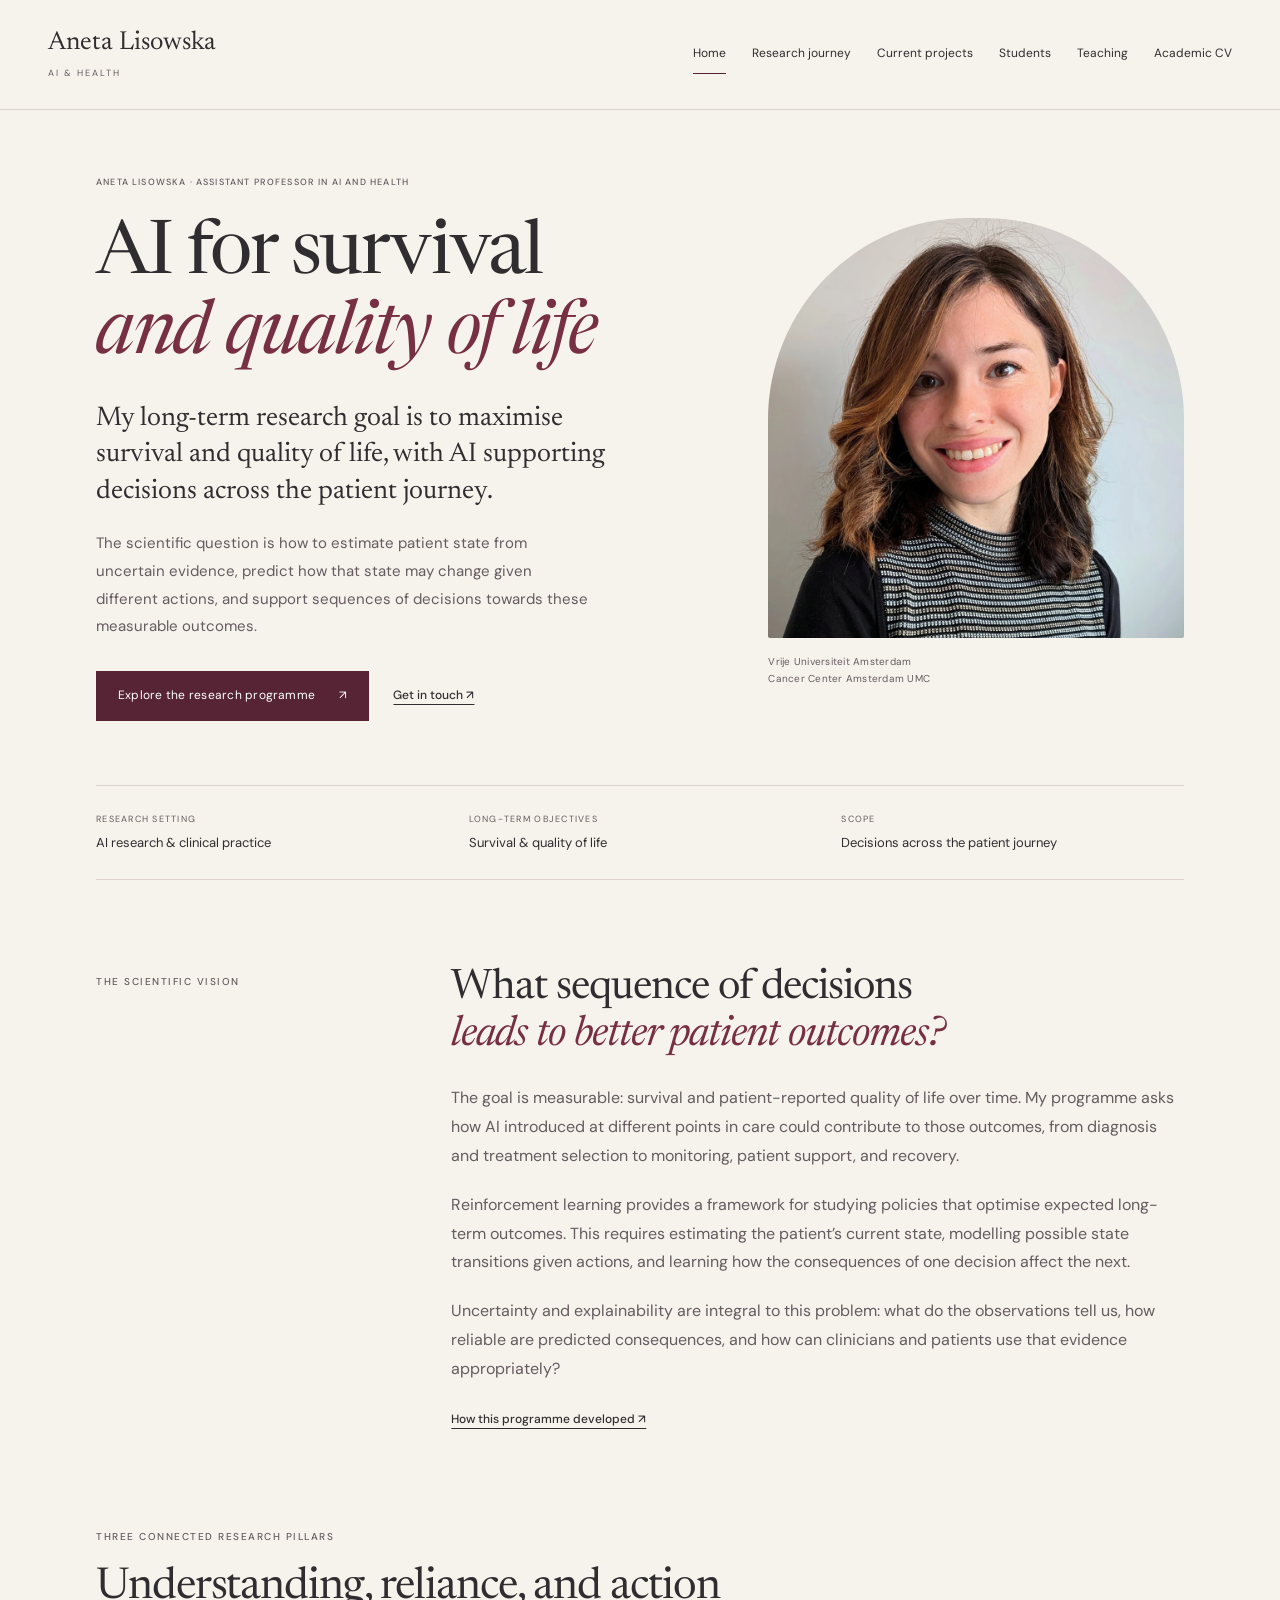
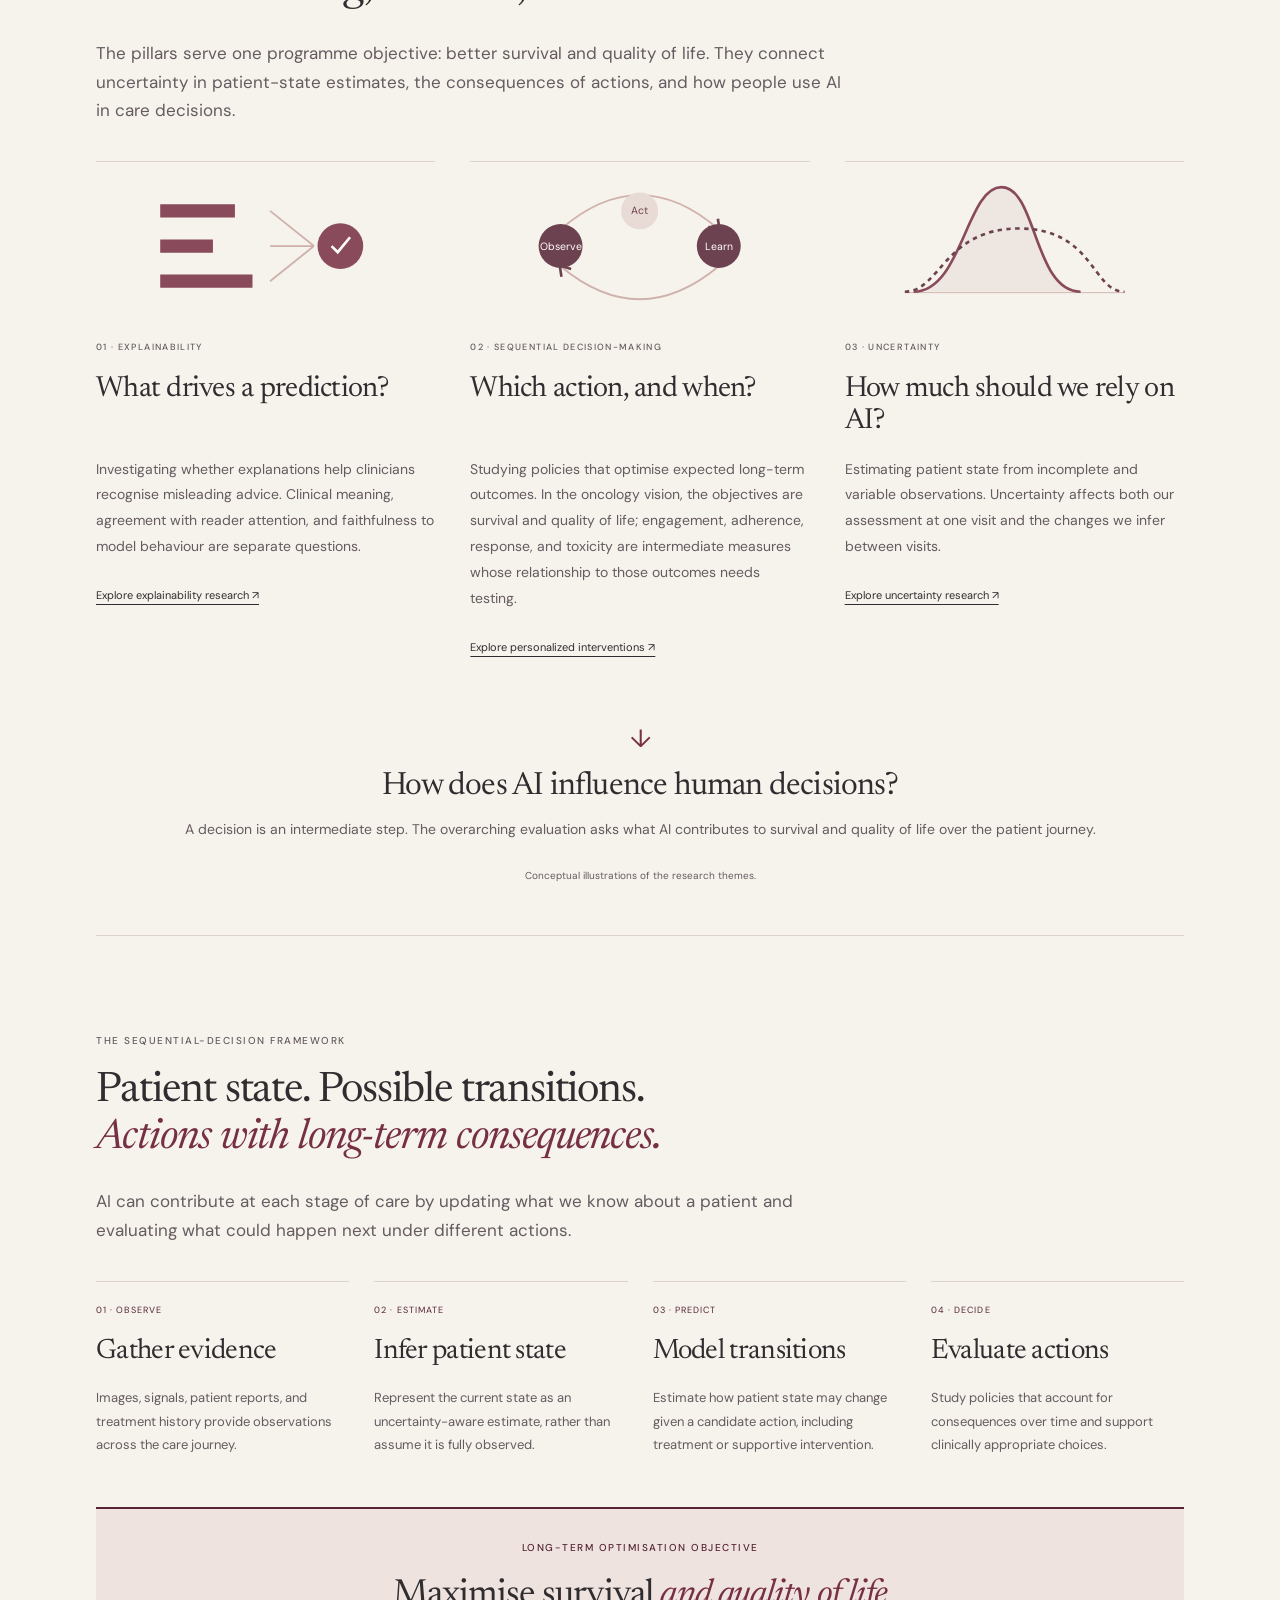
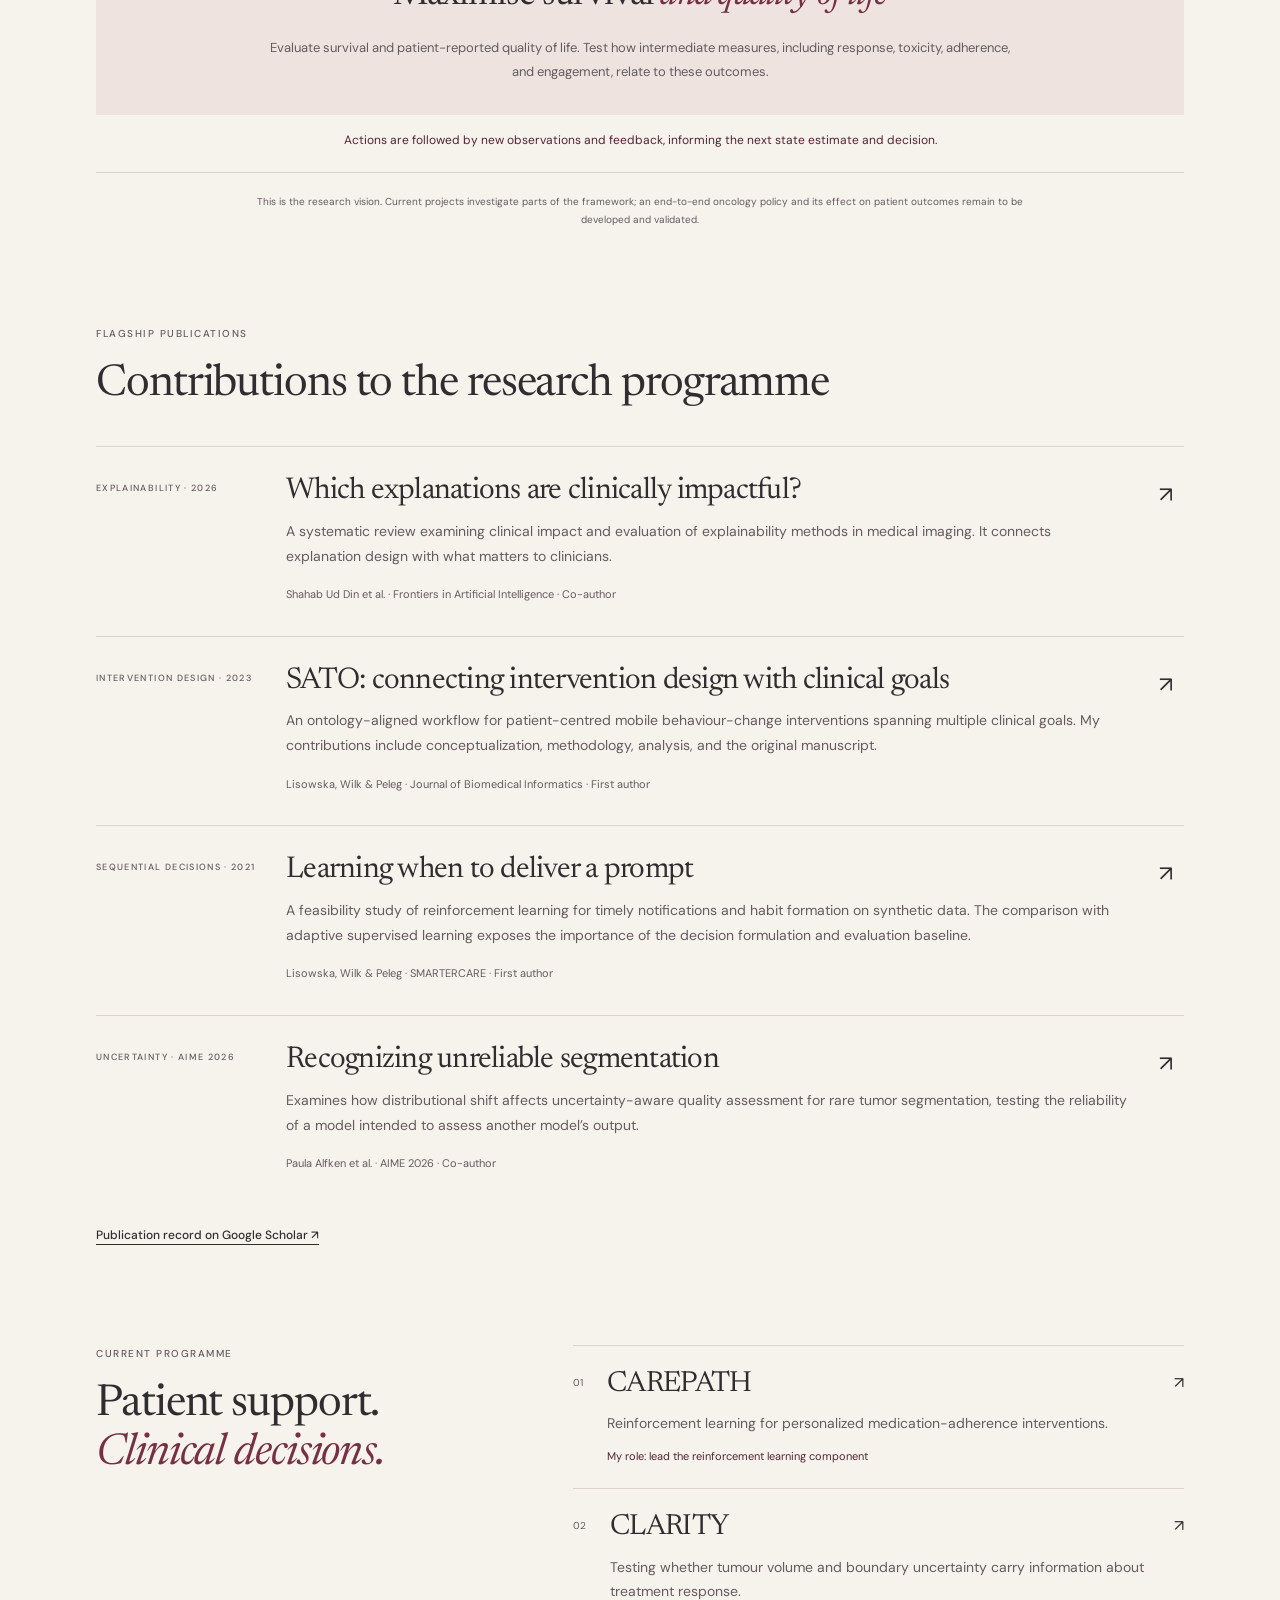
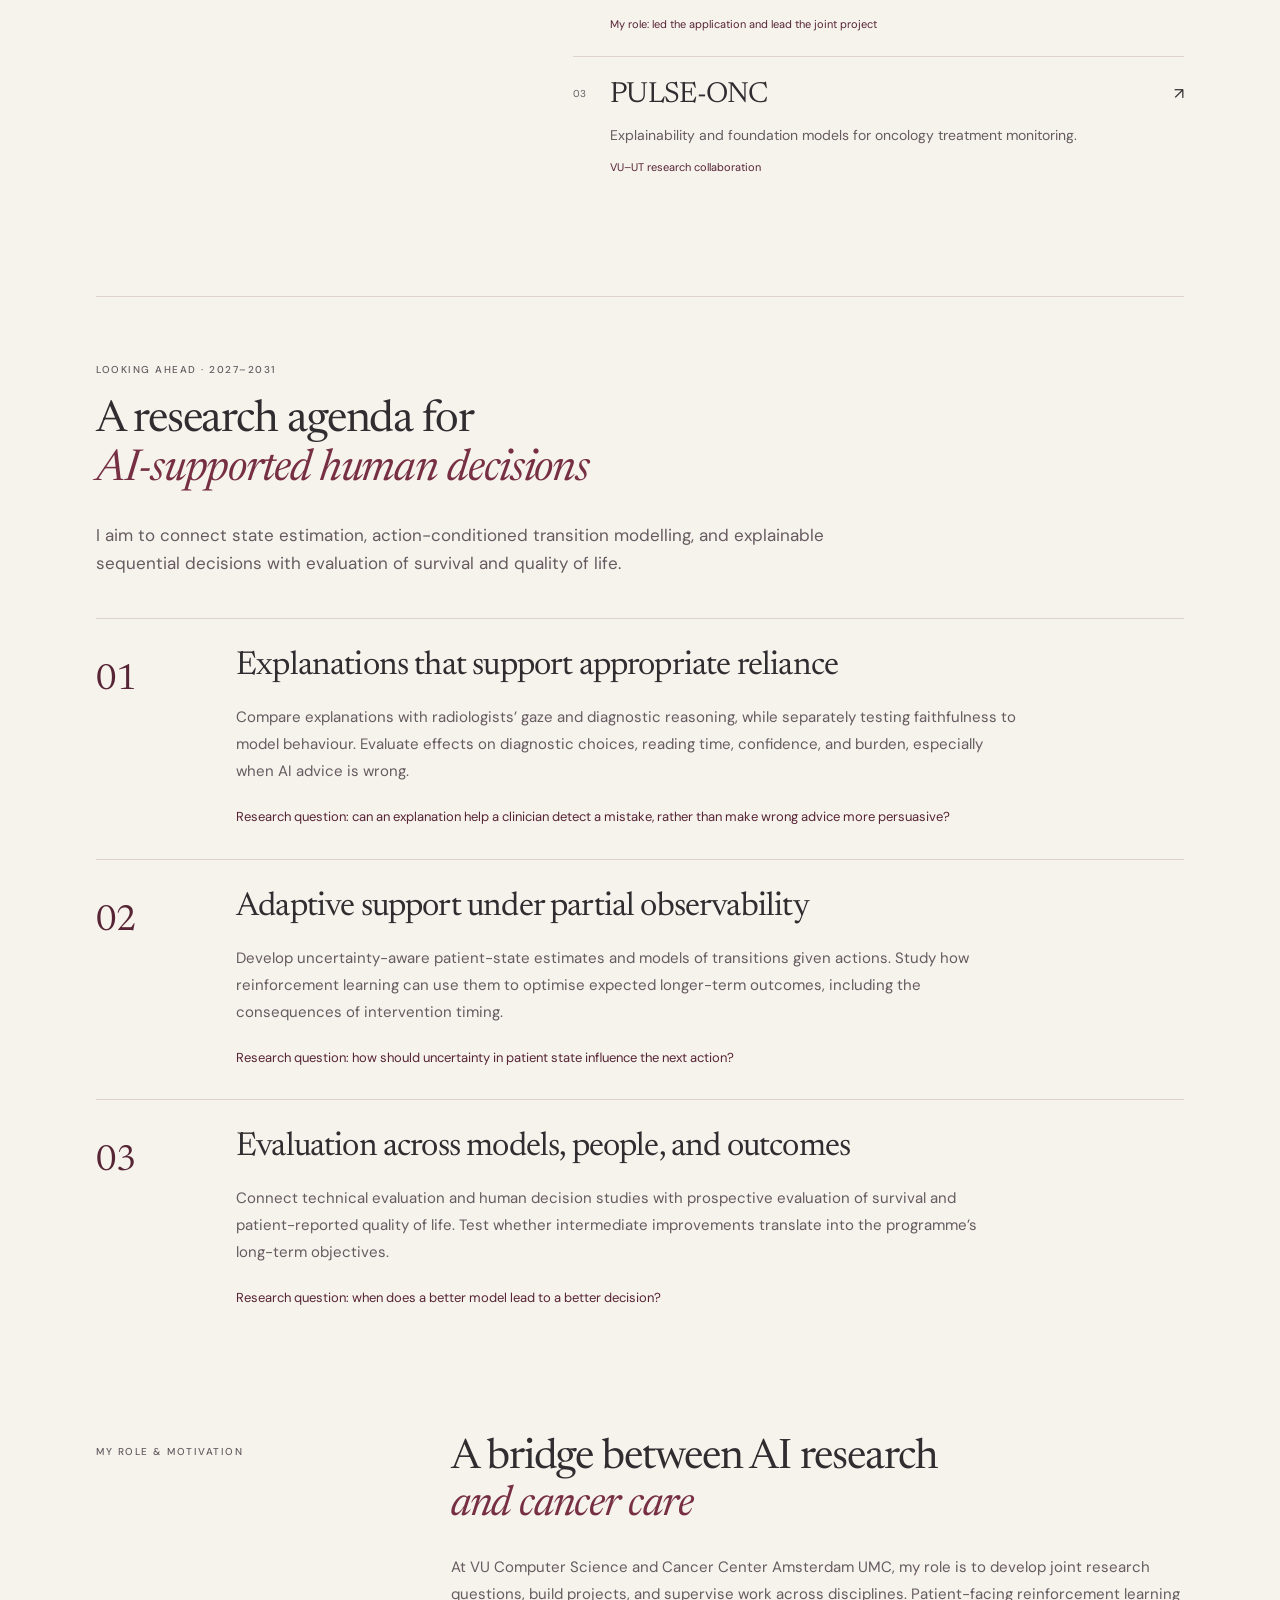
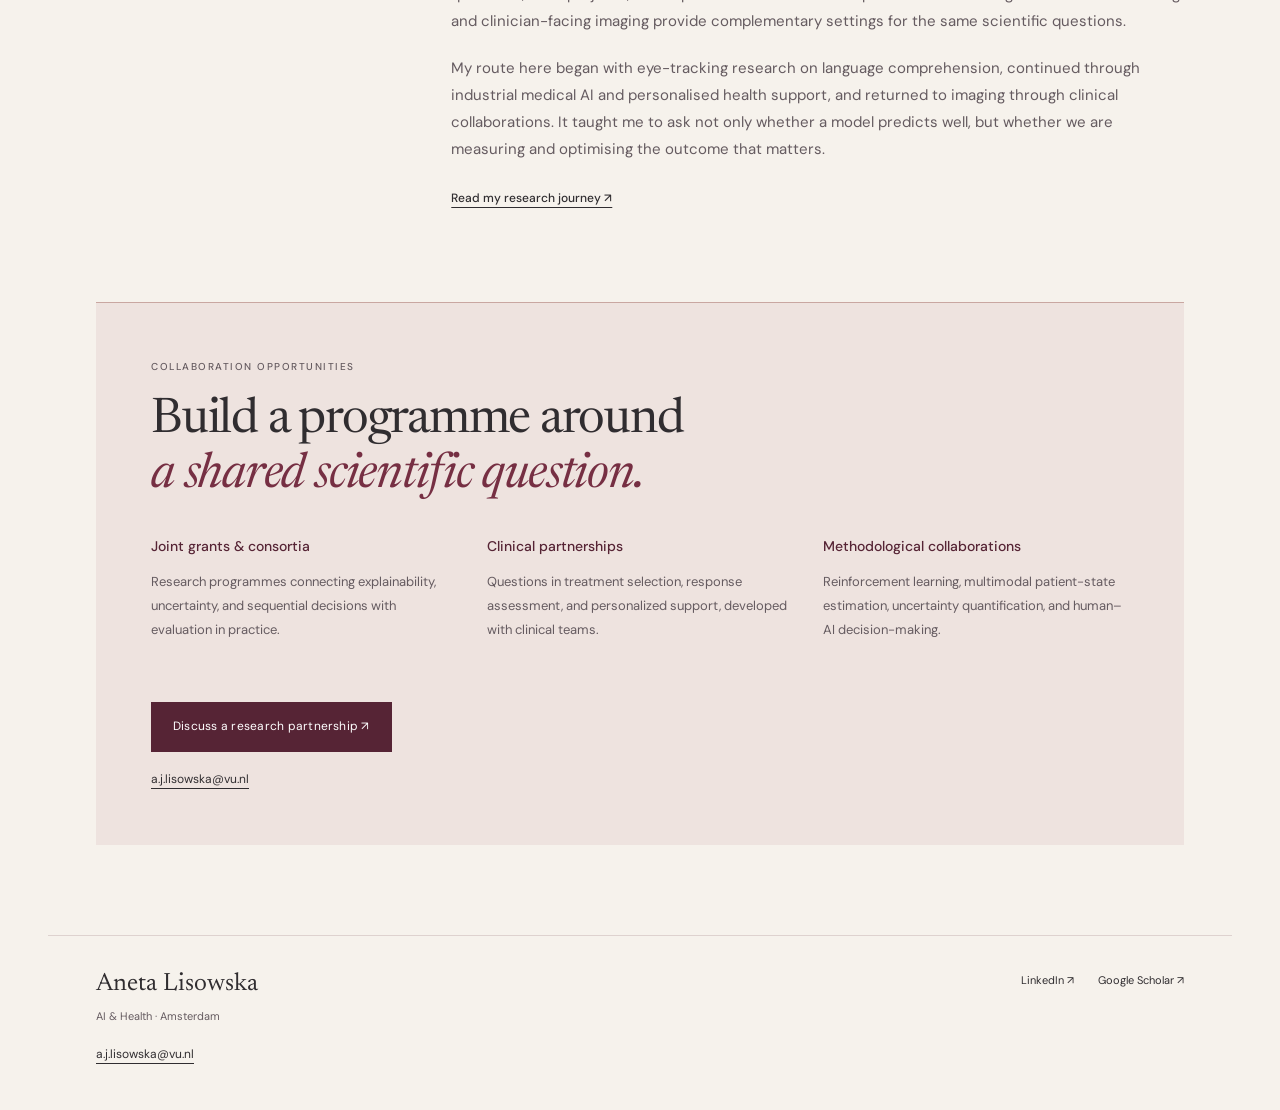
==== commit 4099f51e: "Correct early research to language comprehension from original recording" ====
--- a/index.html
+++ b/index.html
@@ -21,7 +21,7 @@
 <a class="text-link all-publications" href="https://scholar.google.com/citations?user=-hXV9EsAAAAJ&amp;hl=en">Publication record on Google Scholar ↗</a></section>
 <section class="section project-preview"><div class="section-title"><p class="eyebrow">Current programme</p><h2>Patient support.<br><em>Clinical decisions.</em></h2></div><div class="project-preview-list"><a href="projects.html#carepath"><span>01</span><div><h3>CAREPATH</h3><p>Reinforcement learning for personalized medication-adherence interventions.</p><small>My role: lead the reinforcement learning component</small></div><b aria-hidden="true">↗</b></a><a href="projects.html#clarity"><span>02</span><div><h3>CLARITY</h3><p>Testing whether tumour volume and boundary uncertainty carry information about treatment response.</p><small>My role: led the application and lead the joint project</small></div><b aria-hidden="true">↗</b></a><a href="projects.html#pulse-onc"><span>03</span><div><h3>PULSE-ONC</h3><p>Explainability and foundation models for oncology treatment monitoring.</p><small>VU–UT research collaboration</small></div><b aria-hidden="true">↗</b></a></div></section>
 <section class="section agenda-section" id="agenda" aria-labelledby="agenda-title"><div class="section-title"><p class="eyebrow">Looking ahead · 2027–2031</p><h2 id="agenda-title">A research agenda for<br><em>AI-supported human decisions</em></h2><p class="intro">I aim to connect state estimation, action-conditioned transition modelling, and explainable sequential decisions with evaluation of survival and quality of life.</p></div><ol class="agenda-list"><li><span>01</span><div><h3>Explanations that support appropriate reliance</h3><p>Compare explanations with radiologists’ gaze and diagnostic reasoning, while separately testing faithfulness to model behaviour. Evaluate effects on diagnostic choices, reading time, confidence, and burden, especially when AI advice is wrong.</p><p class="agenda-question">Research question: can an explanation help a clinician detect a mistake, rather than make wrong advice more persuasive?</p></div></li><li><span>02</span><div><h3>Adaptive support under partial observability</h3><p>Develop uncertainty-aware patient-state estimates and models of transitions given actions. Study how reinforcement learning can use them to optimise expected longer-term outcomes, including the consequences of intervention timing.</p><p class="agenda-question">Research question: how should uncertainty in patient state influence the next action?</p></div></li><li><span>03</span><div><h3>Evaluation across models, people, and outcomes</h3><p>Connect technical evaluation and human decision studies with prospective evaluation of survival and patient-reported quality of life. Test whether intermediate improvements translate into the programme’s long-term objectives.</p><p class="agenda-question">Research question: when does a better model lead to a better decision?</p></div></li></ol></section>
-<section class="section human-introduction"><p class="eyebrow">My role &amp; motivation</p><div><h2>A bridge between AI research<br><em>and cancer care</em></h2><p>At VU Computer Science and Cancer Center Amsterdam UMC, my role is to develop joint research questions, build projects, and supervise work across disciplines. Patient-facing reinforcement learning and clinician-facing imaging provide complementary settings for the same scientific questions.</p><p>My route here began with eye tracking, continued through industrial medical AI and personalised health support, and returned to imaging through clinical collaborations. It taught me to ask not only whether a model predicts well, but whether we are measuring and optimising the outcome that matters.</p><a class="text-link" href="research-journey.html">Read my research journey ↗</a></div></section>
+<section class="section human-introduction"><p class="eyebrow">My role &amp; motivation</p><div><h2>A bridge between AI research<br><em>and cancer care</em></h2><p>At VU Computer Science and Cancer Center Amsterdam UMC, my role is to develop joint research questions, build projects, and supervise work across disciplines. Patient-facing reinforcement learning and clinician-facing imaging provide complementary settings for the same scientific questions.</p><p>My route here began with eye-tracking research on language comprehension, continued through industrial medical AI and personalised health support, and returned to imaging through clinical collaborations. It taught me to ask not only whether a model predicts well, but whether we are measuring and optimising the outcome that matters.</p><a class="text-link" href="research-journey.html">Read my research journey ↗</a></div></section>
 <section class="collaboration-invitation" id="contact"><p class="eyebrow">Collaboration opportunities</p><h2>Build a programme around<br><em>a shared scientific question.</em></h2><div class="collaboration-options"><p><strong>Joint grants &amp; consortia</strong>Research programmes connecting explainability, uncertainty, and sequential decisions with evaluation in practice.</p><p><strong>Clinical partnerships</strong>Questions in treatment selection, response assessment, and personalized support, developed with clinical teams.</p><p><strong>Methodological collaborations</strong>Reinforcement learning, multimodal patient-state estimation, uncertainty quantification, and human–AI decision-making.</p></div><a class="button" href="mailto:a.j.lisowska@vu.nl?subject=Research%20collaboration">Discuss a research partnership ↗</a><a class="contact-email" href="mailto:a.j.lisowska@vu.nl">a.j.lisowska@vu.nl</a></section></main>
 <footer><div><strong>Aneta Lisowska</strong><p>AI &amp; Health · Amsterdam</p><a class="contact-email" href="mailto:a.j.lisowska@vu.nl">a.j.lisowska@vu.nl</a></div><div class="footer-links"><a href="https://www.linkedin.com/in/anetajl/">LinkedIn ↗</a><a href="https://scholar.google.com/citations?user=-hXV9EsAAAAJ&amp;hl=en">Google Scholar ↗</a></div></footer>
 </body></html>
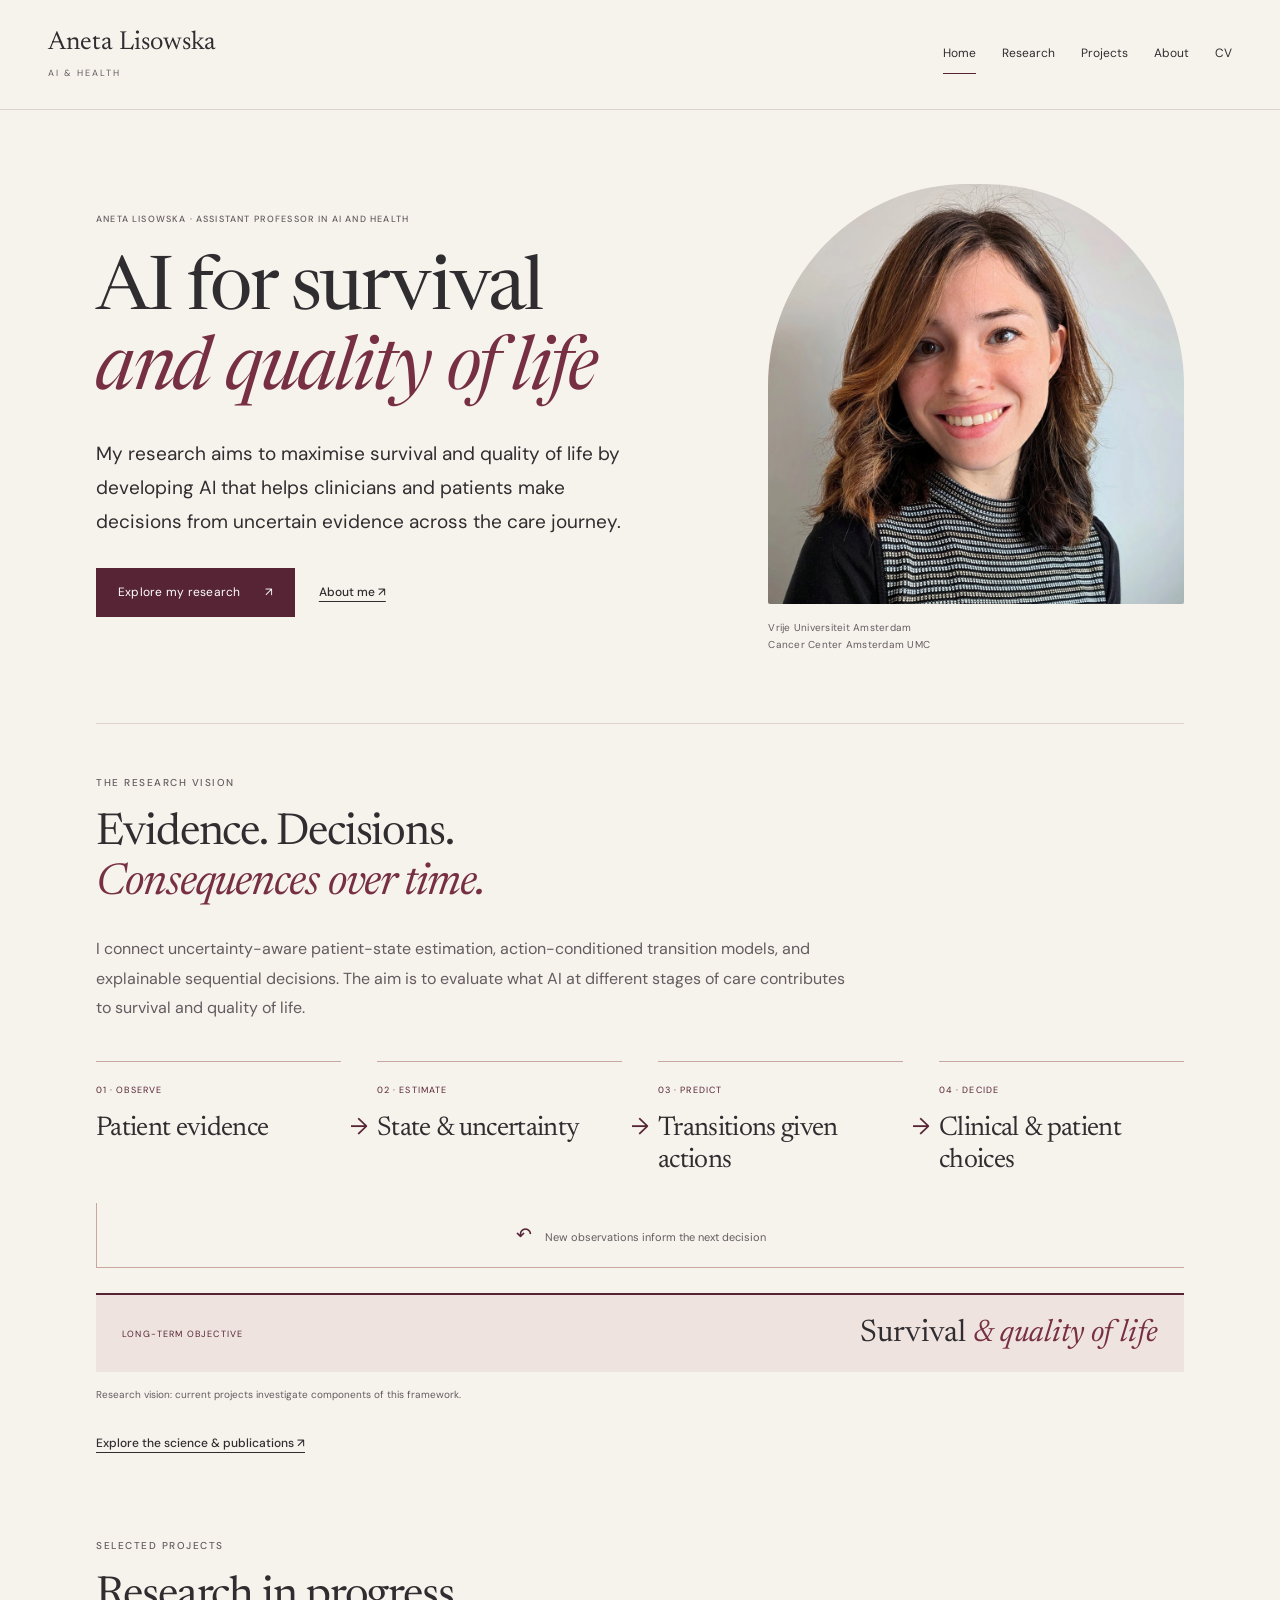
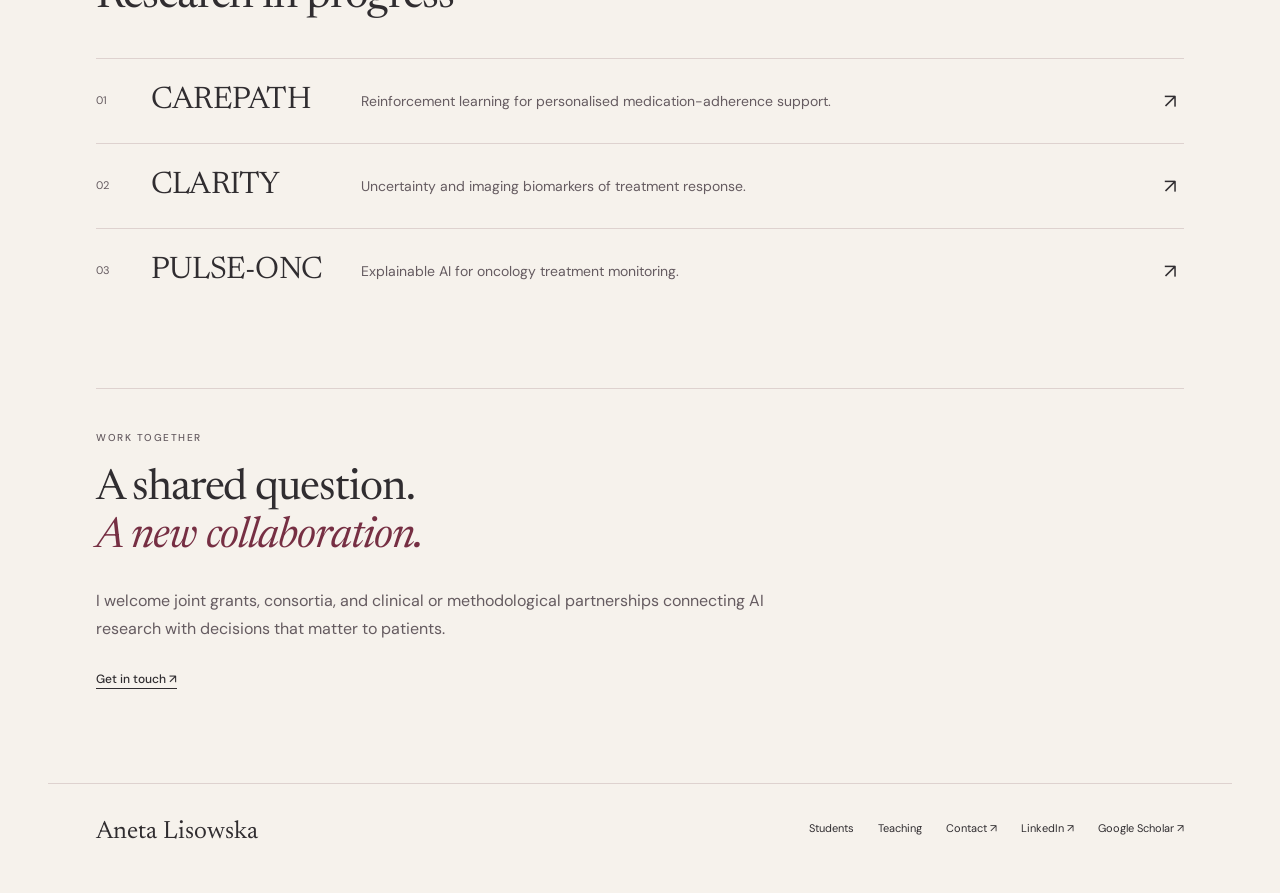
==== commit 98072380: "Simplify homepage and create a dedicated Research page" ====
--- a/index.html
+++ b/index.html
@@ -1,27 +1,14 @@
 <!doctype html>
 <html lang="en"><head><meta charset="utf-8"><meta name="viewport" content="width=device-width, initial-scale=1">
-<title>AI for survival and quality of life | Aneta Lisowska</title><meta name="description" content="A research programme on explainable sequential decisions across the patient journey, with survival and quality of life as the long-term objectives.">
+<title>AI for survival and quality of life | Aneta Lisowska</title><meta name="description" content="AI research for clinical and patient decisions across the care journey.">
 <meta name="theme-color" content="#562435"><link rel="stylesheet" href="style.css"></head>
 <body><a class="skip" href="#main">Skip to content</a>
 <header><div class="header-inner"><a class="brand" href="index.html">Aneta Lisowska<span>AI &amp; Health</span></a>
-<nav aria-label="Main navigation"><a href="index.html" aria-current="page">Home</a><a href="research-journey.html">Research journey</a><a href="projects.html">Current projects</a><a href="students.html">Students</a><a href="teaching.html">Teaching</a><a href="cv.html">Academic CV</a></nav></div></header>
-<main id="main"><section class="editorial-hero"><div class="hero-copy"><p class="eyebrow">Aneta Lisowska · Assistant Professor in AI and Health</p><h1>AI for survival<br><em>and quality of life</em></h1><p class="hero-intro">My long-term research goal is to maximise survival and quality of life, with AI supporting decisions across the patient journey.</p><p class="hero-detail">The scientific question is how to estimate patient state from uncertain evidence, predict how that state may change given different actions, and support sequences of decisions towards these measurable outcomes.</p><div class="hero-actions"><a class="button" href="projects.html">Explore the research programme <span aria-hidden="true">↗</span></a><a class="text-link" href="mailto:a.j.lisowska@vu.nl">Get in touch ↗</a></div></div><figure class="hero-portrait"><img src="assets/portrait.webp" alt="Aneta Lisowska" width="480" height="560"><figcaption>Vrije Universiteit Amsterdam<br>Cancer Center Amsterdam UMC</figcaption></figure></section>
-<section class="research-context" aria-label="Research context"><p><span>Research setting</span>AI research &amp; clinical practice</p><p><span>Long-term objectives</span>Survival &amp; quality of life</p><p><span>Scope</span>Decisions across the patient journey</p></section>
-<section class="research-statement"><p class="eyebrow">The scientific vision</p><div><h2>What sequence of decisions<br><em>leads to better patient outcomes?</em></h2><p>The goal is measurable: survival and patient-reported quality of life over time. My programme asks how AI introduced at different points in care could contribute to those outcomes, from diagnosis and treatment selection to monitoring, patient support, and recovery.</p><p>Reinforcement learning provides a framework for studying policies that optimise expected long-term outcomes. This requires estimating the patient’s current state, modelling possible state transitions given actions, and learning how the consequences of one decision affect the next.</p><p>Uncertainty and explainability are integral to this problem: what do the observations tell us, how reliable are predicted consequences, and how can clinicians and patients use that evidence appropriately?</p><a class="text-link" href="research-journey.html">How this programme developed ↗</a></div></section><section class="section method-section" aria-labelledby="methods"><div class="section-title"><p class="eyebrow">Three connected research pillars</p><h2 id="methods">Understanding, reliance, and action</h2><p class="intro">The pillars serve one programme objective: better survival and quality of life. They connect uncertainty in patient-state estimates, the consequences of actions, and how people use AI in care decisions.</p></div><div class="method-grid">
-<article class="method explain"><svg viewBox="0 0 300 165" role="img" aria-label="A conceptual diagram linking input features to a model prediction"><path d="M30 42H115M30 82H90M30 122H135" stroke="#762F43" stroke-width="15"/><path d="M155 42L205 82M155 82H205M155 122L205 82" stroke="#C9A7A1" fill="none" stroke-width="2"/><circle cx="235" cy="82" r="26" fill="#762F43"/><path d="m225 82 7 7 14-17" stroke="white" stroke-width="3" fill="none"/></svg><p class="eyebrow">01 · Explainability</p><h3>What drives a prediction?</h3><p>Investigating whether explanations help clinicians recognise misleading advice. Clinical meaning, agreement with reader attention, and faithfulness to model behaviour are separate questions.</p><a href="students.html#student-papers">Explore explainability research ↗</a></article>
-<article class="method sequential"><svg viewBox="0 0 300 165" role="img" aria-label="A conceptual feedback loop from observation to action to outcome"><path d="M60 63Q150-15 240 63M240 105Q150 180 60 105" fill="none" stroke="#C9A7A1" stroke-width="2"/><path d="m228 60 13 4-2-13M72 108l-13-4 2 13" fill="none" stroke="#562435" stroke-width="3"/><circle cx="60" cy="82" r="25" fill="#562435"/><circle cx="150" cy="42" r="21" fill="#E6D7D1"/><circle cx="240" cy="82" r="25" fill="#562435"/><text x="60" y="87" text-anchor="middle" fill="white" font-size="12">Observe</text><text x="150" y="46" text-anchor="middle" fill="#562435" font-size="12">Act</text><text x="240" y="87" text-anchor="middle" fill="white" font-size="12">Learn</text></svg><p class="eyebrow">02 · Sequential decision-making</p><h3>Which action, and when?</h3><p>Studying policies that optimise expected long-term outcomes. In the oncology vision, the objectives are survival and quality of life; engagement, adherence, response, and toxicity are intermediate measures whose relationship to those outcomes needs testing.</p><a href="projects.html">Explore personalized interventions ↗</a></article>
-<article class="method uncertainty"><svg viewBox="0 0 300 165" role="img" aria-label="Conceptual narrow and broad distributions represent different levels of model uncertainty"><path d="M25 135H275" stroke="#C9A7A1"/><path d="M35 134C90 134 95 15 135 15S172 134 225 134" stroke="#762F43" stroke-width="3" fill="#E6D7D1" fill-opacity=".5"/><path d="M25 134C65 134 70 62 155 62S238 134 275 134" stroke="#562435" stroke-width="3" fill="none" stroke-dasharray="5 5"/></svg><p class="eyebrow">03 · Uncertainty</p><h3>How much should we rely on AI?</h3><p>Estimating patient state from incomplete and variable observations. Uncertainty affects both our assessment at one visit and the changes we infer between visits.</p><a href="students.html#student-papers">Explore uncertainty research ↗</a></article>
-</div><div class="decision-question"><span aria-hidden="true">↓</span><h3>How does AI influence human decisions?</h3><p>A decision is an intermediate step. The overarching evaluation asks what AI contributes to survival and quality of life over the patient journey.</p></div><p class="figure-note">Conceptual illustrations of the research themes.</p></section>
-<section class="section decision-framework" aria-labelledby="framework-title"><div class="section-title"><p class="eyebrow">The sequential-decision framework</p><h2 id="framework-title">Patient state. Possible transitions.<br><em>Actions with long-term consequences.</em></h2><p class="intro">AI can contribute at each stage of care by updating what we know about a patient and evaluating what could happen next under different actions.</p></div><ol class="framework-stages"><li><span>01 · Observe</span><h3>Gather evidence</h3><p>Images, signals, patient reports, and treatment history provide observations across the care journey.</p></li><li><span>02 · Estimate</span><h3>Infer patient state</h3><p>Represent the current state as an uncertainty-aware estimate, rather than assume it is fully observed.</p></li><li><span>03 · Predict</span><h3>Model transitions</h3><p>Estimate how patient state may change given a candidate action, including treatment or supportive intervention.</p></li><li><span>04 · Decide</span><h3>Evaluate actions</h3><p>Study policies that account for consequences over time and support clinically appropriate choices.</p></li></ol><div class="outcome-objective"><p class="eyebrow">Long-term optimisation objective</p><h3>Maximise survival <em>and quality of life</em></h3><p>Evaluate survival and patient-reported quality of life. Test how intermediate measures, including response, toxicity, adherence, and engagement, relate to these outcomes.</p></div><p class="framework-feedback">Actions are followed by new observations and feedback, informing the next state estimate and decision.</p><p class="figure-note">This is the research vision. Current projects investigate parts of the framework; an end-to-end oncology policy and its effect on patient outcomes remain to be developed and validated.</p></section>
-<section class="section selected-work" aria-labelledby="selected-work"><div class="section-title"><p class="eyebrow">Flagship publications</p><h2 id="selected-work">Contributions to the research programme</h2></div>
-<article class="evidence-row"><p class="eyebrow">Explainability · 2026</p><div><h3><a href="https://doi.org/10.3389/frai.2026.1819422">Which explanations are clinically impactful?</a></h3><p>A systematic review examining clinical impact and evaluation of explainability methods in medical imaging. It connects explanation design with what matters to clinicians.</p><span>Shahab Ud Din et al. · Frontiers in Artificial Intelligence · Co-author</span></div><a class="work-arrow" aria-label="Read the explainable AI review" href="https://doi.org/10.3389/frai.2026.1819422">↗</a></article>
-<article class="evidence-row"><p class="eyebrow">Intervention design · 2023</p><div><h3><a href="https://doi.org/10.1016/j.jbi.2022.104276">SATO: connecting intervention design with clinical goals</a></h3><p>An ontology-aligned workflow for patient-centred mobile behaviour-change interventions spanning multiple clinical goals. My contributions include conceptualization, methodology, analysis, and the original manuscript.</p><span>Lisowska, Wilk &amp; Peleg · Journal of Biomedical Informatics · First author</span></div><a class="work-arrow" aria-label="Read the SATO workflow paper" href="https://doi.org/10.1016/j.jbi.2022.104276">↗</a></article>
-<article class="evidence-row"><p class="eyebrow">Sequential decisions · 2021</p><div><h3><a href="https://ceur-ws.org/Vol-3060/paper-2.pdf">Learning when to deliver a prompt</a></h3><p>A feasibility study of reinforcement learning for timely notifications and habit formation on synthetic data. The comparison with adaptive supervised learning exposes the importance of the decision formulation and evaluation baseline.</p><span>Lisowska, Wilk &amp; Peleg · SMARTERCARE · First author</span></div><a class="work-arrow" aria-label="Read the reinforcement learning feasibility study" href="https://ceur-ws.org/Vol-3060/paper-2.pdf">↗</a></article>
-<article class="evidence-row"><p class="eyebrow">Uncertainty · AIME 2026</p><div><h3><a href="https://pure.amsterdamumc.nl/en/publications/detecting-silent-failures-in-rare-tumor-segmentation-the-impact-o/">Recognizing unreliable segmentation</a></h3><p>Examines how distributional shift affects uncertainty-aware quality assessment for rare tumor segmentation, testing the reliability of a model intended to assess another model’s output.</p><span>Paula Alfken et al. · AIME 2026 · Co-author</span></div><a class="work-arrow" aria-label="Read the rare tumor segmentation paper" href="https://pure.amsterdamumc.nl/en/publications/detecting-silent-failures-in-rare-tumor-segmentation-the-impact-o/">↗</a></article>
-<a class="text-link all-publications" href="https://scholar.google.com/citations?user=-hXV9EsAAAAJ&amp;hl=en">Publication record on Google Scholar ↗</a></section>
-<section class="section project-preview"><div class="section-title"><p class="eyebrow">Current programme</p><h2>Patient support.<br><em>Clinical decisions.</em></h2></div><div class="project-preview-list"><a href="projects.html#carepath"><span>01</span><div><h3>CAREPATH</h3><p>Reinforcement learning for personalized medication-adherence interventions.</p><small>My role: lead the reinforcement learning component</small></div><b aria-hidden="true">↗</b></a><a href="projects.html#clarity"><span>02</span><div><h3>CLARITY</h3><p>Testing whether tumour volume and boundary uncertainty carry information about treatment response.</p><small>My role: led the application and lead the joint project</small></div><b aria-hidden="true">↗</b></a><a href="projects.html#pulse-onc"><span>03</span><div><h3>PULSE-ONC</h3><p>Explainability and foundation models for oncology treatment monitoring.</p><small>VU–UT research collaboration</small></div><b aria-hidden="true">↗</b></a></div></section>
-<section class="section agenda-section" id="agenda" aria-labelledby="agenda-title"><div class="section-title"><p class="eyebrow">Looking ahead · 2027–2031</p><h2 id="agenda-title">A research agenda for<br><em>AI-supported human decisions</em></h2><p class="intro">I aim to connect state estimation, action-conditioned transition modelling, and explainable sequential decisions with evaluation of survival and quality of life.</p></div><ol class="agenda-list"><li><span>01</span><div><h3>Explanations that support appropriate reliance</h3><p>Compare explanations with radiologists’ gaze and diagnostic reasoning, while separately testing faithfulness to model behaviour. Evaluate effects on diagnostic choices, reading time, confidence, and burden, especially when AI advice is wrong.</p><p class="agenda-question">Research question: can an explanation help a clinician detect a mistake, rather than make wrong advice more persuasive?</p></div></li><li><span>02</span><div><h3>Adaptive support under partial observability</h3><p>Develop uncertainty-aware patient-state estimates and models of transitions given actions. Study how reinforcement learning can use them to optimise expected longer-term outcomes, including the consequences of intervention timing.</p><p class="agenda-question">Research question: how should uncertainty in patient state influence the next action?</p></div></li><li><span>03</span><div><h3>Evaluation across models, people, and outcomes</h3><p>Connect technical evaluation and human decision studies with prospective evaluation of survival and patient-reported quality of life. Test whether intermediate improvements translate into the programme’s long-term objectives.</p><p class="agenda-question">Research question: when does a better model lead to a better decision?</p></div></li></ol></section>
-<section class="section human-introduction"><p class="eyebrow">My role &amp; motivation</p><div><h2>A bridge between AI research<br><em>and cancer care</em></h2><p>At VU Computer Science and Cancer Center Amsterdam UMC, my role is to develop joint research questions, build projects, and supervise work across disciplines. Patient-facing reinforcement learning and clinician-facing imaging provide complementary settings for the same scientific questions.</p><p>My route here began with eye-tracking research on language comprehension, continued through industrial medical AI and personalised health support, and returned to imaging through clinical collaborations. It taught me to ask not only whether a model predicts well, but whether we are measuring and optimising the outcome that matters.</p><a class="text-link" href="research-journey.html">Read my research journey ↗</a></div></section>
-<section class="collaboration-invitation" id="contact"><p class="eyebrow">Collaboration opportunities</p><h2>Build a programme around<br><em>a shared scientific question.</em></h2><div class="collaboration-options"><p><strong>Joint grants &amp; consortia</strong>Research programmes connecting explainability, uncertainty, and sequential decisions with evaluation in practice.</p><p><strong>Clinical partnerships</strong>Questions in treatment selection, response assessment, and personalized support, developed with clinical teams.</p><p><strong>Methodological collaborations</strong>Reinforcement learning, multimodal patient-state estimation, uncertainty quantification, and human–AI decision-making.</p></div><a class="button" href="mailto:a.j.lisowska@vu.nl?subject=Research%20collaboration">Discuss a research partnership ↗</a><a class="contact-email" href="mailto:a.j.lisowska@vu.nl">a.j.lisowska@vu.nl</a></section></main>
-<footer><div><strong>Aneta Lisowska</strong><p>AI &amp; Health · Amsterdam</p><a class="contact-email" href="mailto:a.j.lisowska@vu.nl">a.j.lisowska@vu.nl</a></div><div class="footer-links"><a href="https://www.linkedin.com/in/anetajl/">LinkedIn ↗</a><a href="https://scholar.google.com/citations?user=-hXV9EsAAAAJ&amp;hl=en">Google Scholar ↗</a></div></footer>
+<nav aria-label="Main navigation"><a href="index.html" aria-current="page">Home</a><a href="research.html">Research</a><a href="projects.html">Projects</a><a href="research-journey.html">About</a><a href="cv.html">CV</a></nav></div></header>
+<main id="main"><section class="editorial-hero"><div class="hero-copy"><p class="eyebrow">Aneta Lisowska · Assistant Professor in AI and Health</p><h1>AI for survival<br><em>and quality of life</em></h1><p class="hero-intro">My research aims to maximise survival and quality of life by developing AI that helps clinicians and patients make decisions from uncertain evidence across the care journey.</p><div class="hero-actions"><a class="button" href="research.html">Explore my research <span aria-hidden="true">↗</span></a><a class="text-link" href="research-journey.html">About me ↗</a></div></div><figure class="hero-portrait"><img src="assets/portrait.webp" alt="Aneta Lisowska" width="480" height="560" fetchpriority="high" decoding="async"><figcaption>Vrije Universiteit Amsterdam<br>Cancer Center Amsterdam UMC</figcaption></figure></section>
+<section class="signature-vision" aria-labelledby="signature-title"><div class="section-title"><p class="eyebrow">The research vision</p><h2 id="signature-title">Evidence. Decisions.<br><em>Consequences over time.</em></h2><p class="vision-copy">I connect uncertainty-aware patient-state estimation, action-conditioned transition models, and explainable sequential decisions. The aim is to evaluate what AI at different stages of care contributes to survival and quality of life.</p></div>
+<figure class="signature-diagram"><ol class="signature-flow"><li><span>01 · Observe</span><h3>Patient evidence</h3></li><li><span>02 · Estimate</span><h3>State &amp; uncertainty</h3></li><li><span>03 · Predict</span><h3>Transitions given actions</h3></li><li><span>04 · Decide</span><h3>Clinical &amp; patient choices</h3></li></ol><div class="signature-loop"><span aria-hidden="true">↶</span> New observations inform the next decision</div><div class="signature-outcome"><span>Long-term objective</span><strong>Survival <em>&amp; quality of life</em></strong></div><figcaption>Research vision: current projects investigate components of this framework.</figcaption></figure><a class="text-link" href="research.html">Explore the science &amp; publications ↗</a></section>
+<section class="compact-projects" aria-labelledby="projects-title"><div class="section-title"><p class="eyebrow">Selected projects</p><h2 id="projects-title">Research in progress</h2></div><a href="projects.html#carepath"><span>01</span><h3>CAREPATH</h3><p>Reinforcement learning for personalised medication-adherence support.</p><b aria-hidden="true">↗</b></a><a href="projects.html#clarity"><span>02</span><h3>CLARITY</h3><p>Uncertainty and imaging biomarkers of treatment response.</p><b aria-hidden="true">↗</b></a><a href="projects.html#pulse-onc"><span>03</span><h3>PULSE-ONC</h3><p>Explainable AI for oncology treatment monitoring.</p><b aria-hidden="true">↗</b></a></section>
+<section class="home-invitation"><p class="eyebrow">Work together</p><h2>A shared question.<br><em>A new collaboration.</em></h2><p>I welcome joint grants, consortia, and clinical or methodological partnerships connecting AI research with decisions that matter to patients.</p><a class="text-link" href="mailto:a.j.lisowska@vu.nl?subject=Research%20collaboration">Get in touch ↗</a></section></main>
+<footer><div><strong>Aneta Lisowska</strong><p>AI &amp; Health · Amsterdam</p></div><div class="footer-links"><a href="students.html">Students</a><a href="teaching.html">Teaching</a><a href="mailto:a.j.lisowska@vu.nl">Contact ↗</a><a href="https://www.linkedin.com/in/anetajl/">LinkedIn ↗</a><a href="https://scholar.google.com/citations?user=-hXV9EsAAAAJ&amp;hl=en">Google Scholar ↗</a></div></footer>
 </body></html>
--- a/style.css
+++ b/style.css
@@ -18,3 +18,6 @@
 @media(max-width:700px){.outcome-objective{padding:25px 20px;text-align:left}.outcome-objective h3{font-size:30px}}
 .concise-opening{border-top:none;padding-top:0;max-width:810px;margin-bottom:48px}.concise-opening>p:last-child{margin:0;font-size:17px}.concise-journey>li{grid-template-columns:120px 1fr;gap:35px;padding-bottom:44px}.concise-journey .chapter-margin{border-top:none;position:relative;padding-top:4px;border-left:1px solid var(--line);padding-left:22px}.concise-journey .chapter-margin:before{content:'';position:absolute;top:14px;left:-4px;width:7px;height:7px;border-radius:50%;background:var(--green)}.concise-journey .chapter-number{font-size:35px}.concise-journey .chapter-margin p{font-size:10px;margin-top:12px}.concise-journey article{padding-top:0;border-top:none;padding-bottom:25px;border-bottom:1px solid var(--line)}.concise-journey article h2{font-size:35px;margin-bottom:18px}.concise-journey article>.eyebrow{font-size:9px;margin-bottom:12px}.concise-journey article>p:not(.eyebrow){font-size:15px;line-height:1.85;margin-bottom:16px}.concise-journey article>.journey-question{font-family:Newsreader,Georgia,serif;font-size:23px;line-height:1.4;color:var(--green);font-style:italic;margin:20px 0 17px}.journey-evidence{display:flex;flex-wrap:wrap;gap:10px 24px}.journey-evidence a{font-size:11px}.concise-journey>li:last-child{padding-bottom:15px}.cv-context{font-size:14px;color:var(--muted);margin-bottom:40px}.cv-resources{margin-top:55px;padding-top:30px;border-top:1px solid var(--line);display:flex;flex-wrap:wrap;gap:20px 35px}.cv-resources a{font-size:13px}
 @media(max-width:700px){.concise-opening{margin-bottom:35px}.concise-journey>li{grid-template-columns:1fr;gap:0;padding-left:20px;border-left:1px solid var(--line);padding-bottom:30px}.concise-journey .chapter-margin{border-left:none;padding-left:0;margin-bottom:16px;padding-top:0;gap:15px}.concise-journey .chapter-margin:before{left:-24px;top:12px}.concise-journey .chapter-number{font-size:28px}.concise-journey .chapter-margin p{margin:0}.concise-journey article h2{font-size:31px}.concise-journey article>.journey-question{font-size:23px}.journey-evidence{gap:8px 15px}}
+.signature-vision{margin-top:35px;padding-top:50px;border-top:1px solid var(--line)}.signature-vision h2{font-size:44px}.vision-copy{max-width:760px;font-size:16px;color:var(--muted);line-height:1.85}.signature-diagram{margin:38px 0 24px}.signature-flow{display:grid;grid-template-columns:repeat(4,minmax(0,1fr));list-style:none;margin:0;padding:0;gap:36px}.signature-flow li{position:relative;padding:20px 0 10px;border-top:1px solid #C9A7A1}.signature-flow li:not(:last-child):after{content:'→';position:absolute;right:-27px;top:44px;color:var(--green);font-size:23px}.signature-flow li>span{display:block;font-size:9px;text-transform:uppercase;letter-spacing:.12em;color:var(--green);margin-bottom:15px}.signature-flow h3{font-size:27px;line-height:1.2;margin:0;min-height:65px}.signature-loop{border-left:1px solid #C9A7A1;border-bottom:1px solid #C9A7A1;padding:15px 20px;text-align:center;font-size:11px;color:var(--muted);margin:15px 0 25px}.signature-loop>span{font-size:19px;color:var(--green);margin-right:10px}.signature-outcome{display:flex;align-items:center;justify-content:space-between;gap:25px;background:#EEE3DF;border-top:2px solid var(--green);padding:20px 26px}.signature-outcome>span{font-size:9px;text-transform:uppercase;letter-spacing:.13em;color:var(--green)}.signature-outcome strong{font-family:Newsreader,Georgia,serif;font-weight:400;font-size:31px;line-height:1.2}.signature-diagram figcaption{font-size:10px;color:var(--muted);margin-top:14px}.compact-projects{margin-top:80px}.compact-projects>a{display:grid;grid-template-columns:35px 190px 1fr 20px;gap:20px;align-items:center;padding:24px 0;border-top:1px solid var(--line);text-decoration:none}.compact-projects>a>span{font-size:11px;color:var(--muted)}.compact-projects h3{font-size:31px;margin:0}.compact-projects>a>p{font-size:14px;color:var(--muted);line-height:1.8;margin:0}.compact-projects b{font-weight:400;font-size:20px}.compact-projects>a:hover h3{text-decoration:underline;text-underline-offset:6px}.home-invitation{margin-top:75px;border-top:1px solid var(--line);padding-top:40px}.home-invitation h2{font-size:43px}.home-invitation>p:not(.eyebrow){font-size:16px;color:var(--muted);max-width:680px}.footer-links{flex-wrap:wrap;row-gap:12px;max-width:650px}body:has(.signature-vision) footer p{display:none}body:has(.signature-vision) .hero-intro{font-family:'DM Sans',Arial,sans-serif;font-size:19px;line-height:1.8}body:has(.signature-vision) .hero-actions{margin-top:28px}body:has(.signature-vision) .editorial-hero{padding-bottom:35px}.method-section:first-child{margin-top:0}
+@media(max-width:850px){.signature-flow{grid-template-columns:repeat(2,minmax(0,1fr));gap:25px 40px}.signature-flow li:nth-child(2):after{content:none}.compact-projects>a{grid-template-columns:25px 150px 1fr 16px;gap:15px}.signature-outcome strong{font-size:28px}}
+@media(max-width:700px){.signature-vision{margin-top:20px;padding-top:35px}.signature-vision h2{font-size:35px}.vision-copy{font-size:15px}.signature-flow{grid-template-columns:1fr;gap:0;padding-left:15px}.signature-flow li{border-top:none;border-left:1px solid #C9A7A1;padding:0 0 28px 23px}.signature-flow li:before{content:'';position:absolute;top:6px;left:-4px;width:7px;height:7px;border-radius:50%;background:var(--green)}.signature-flow li:not(:last-child):after{content:none}.signature-flow h3{min-height:0;font-size:28px}.signature-flow li>span{margin-bottom:9px}.signature-flow li:last-child{padding-bottom:5px}.signature-loop{margin-top:10px;text-align:left;padding-left:15px}.signature-outcome{align-items:start;flex-direction:column;gap:12px;padding:20px}.signature-outcome strong{font-size:29px}.compact-projects{margin-top:55px}.compact-projects>a{grid-template-columns:25px 1fr 20px;gap:5px 15px;padding:23px 0}.compact-projects>a>p{grid-column:2;grid-row:2;font-size:14px}.compact-projects b{grid-column:3;grid-row:1}.compact-projects h3{font-size:30px}.home-invitation{margin-top:50px;padding-top:30px}.home-invitation h2{font-size:35px}.home-invitation>p:not(.eyebrow){font-size:15px}.footer-links{gap:12px 20px}body:has(.signature-vision) .hero-intro{font-size:18px}}
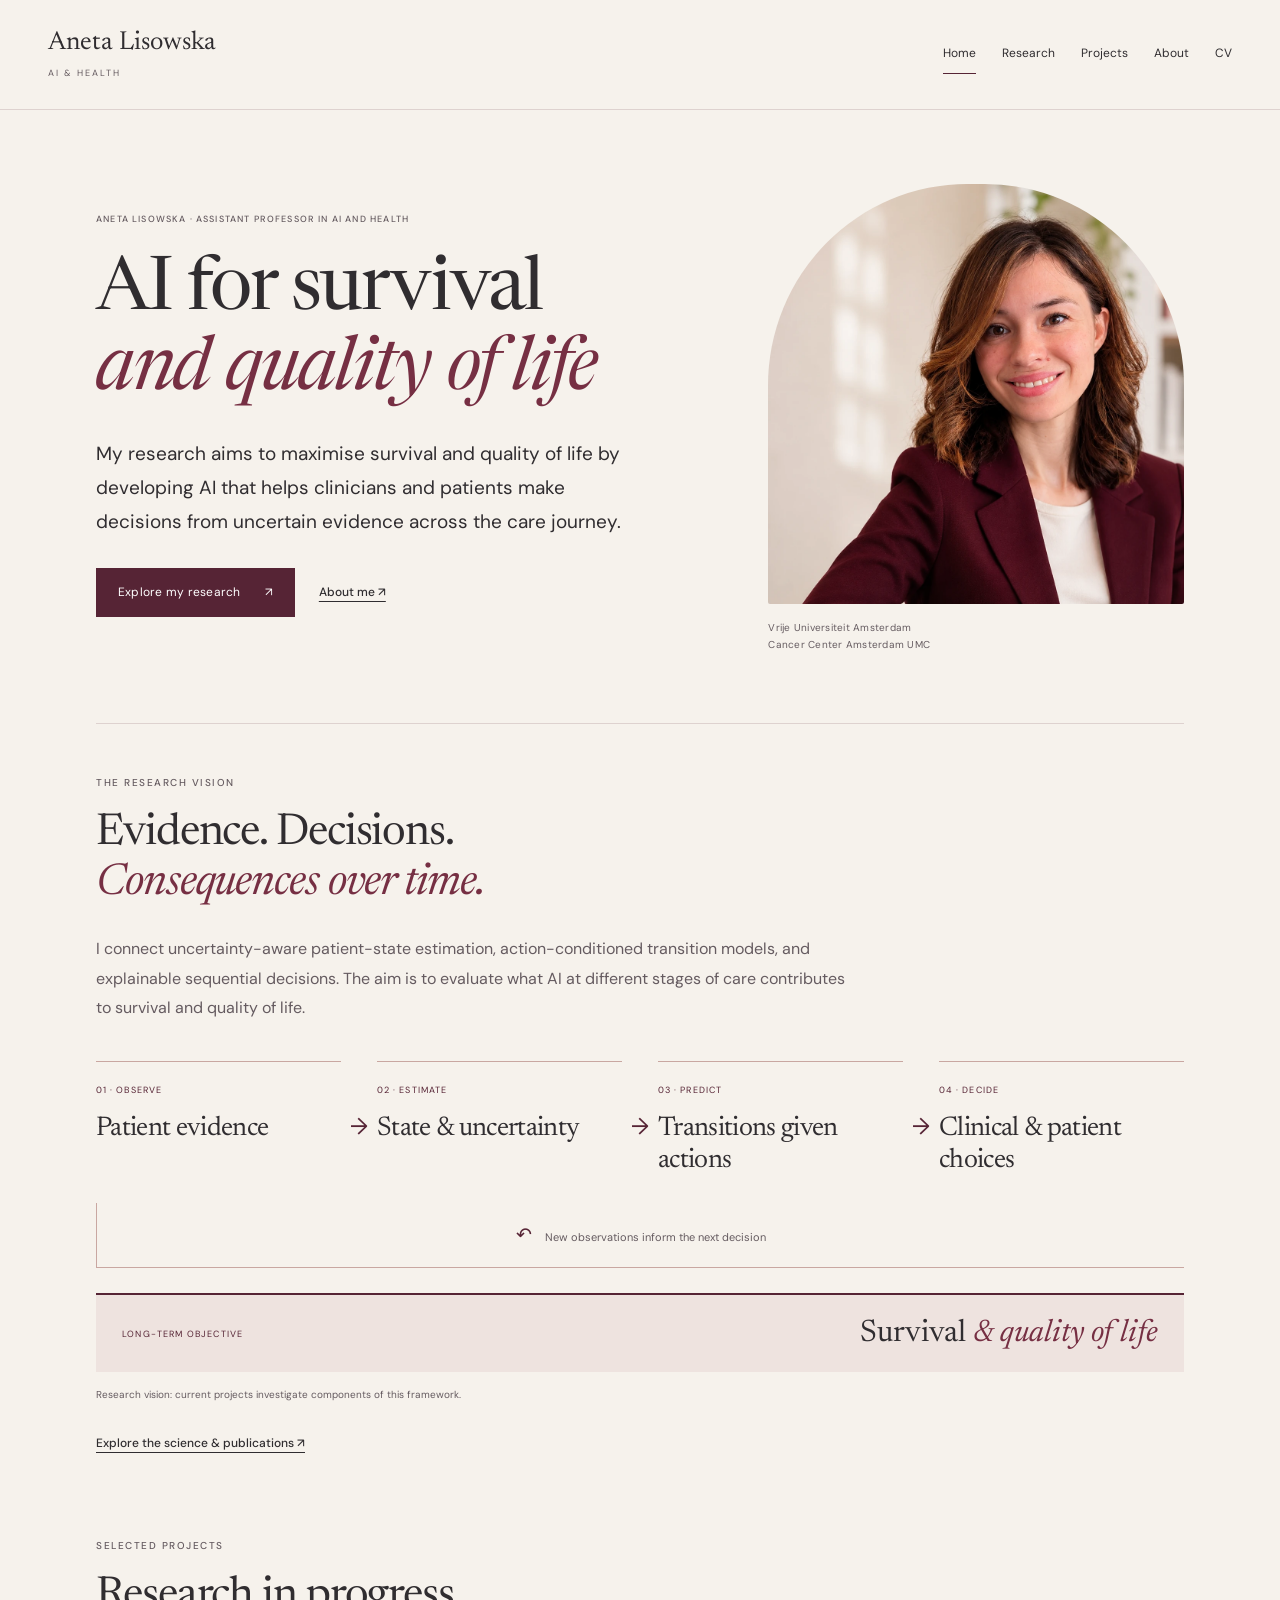
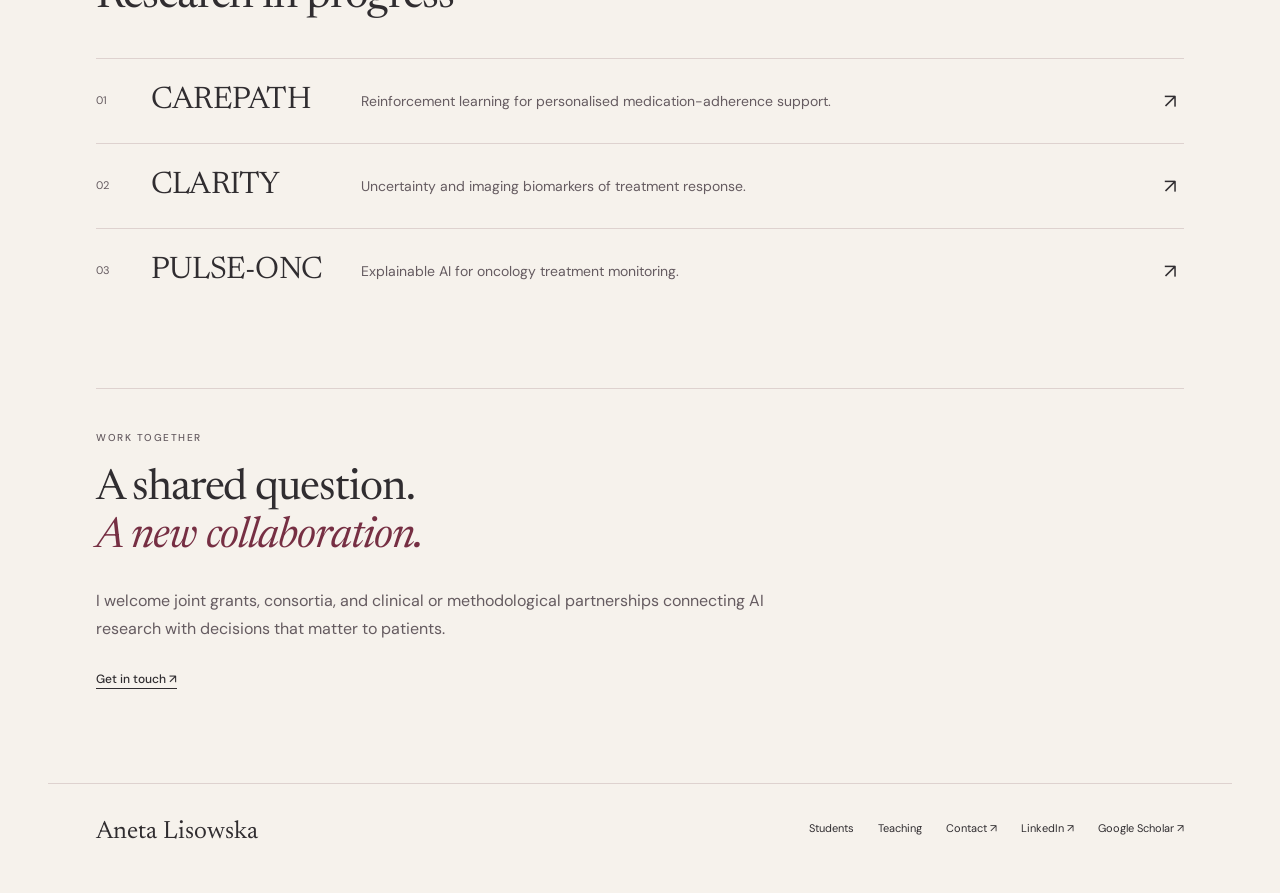
==== commit 56c2c0c4: "Replace homepage portrait with supplied warm academic portrait" ====
--- a/index.html
+++ b/index.html
@@ -5,7 +5,7 @@
 <body><a class="skip" href="#main">Skip to content</a>
 <header><div class="header-inner"><a class="brand" href="index.html">Aneta Lisowska<span>AI &amp; Health</span></a>
 <nav aria-label="Main navigation"><a href="index.html" aria-current="page">Home</a><a href="research.html">Research</a><a href="projects.html">Projects</a><a href="research-journey.html">About</a><a href="cv.html">CV</a></nav></div></header>
-<main id="main"><section class="editorial-hero"><div class="hero-copy"><p class="eyebrow">Aneta Lisowska · Assistant Professor in AI and Health</p><h1>AI for survival<br><em>and quality of life</em></h1><p class="hero-intro">My research aims to maximise survival and quality of life by developing AI that helps clinicians and patients make decisions from uncertain evidence across the care journey.</p><div class="hero-actions"><a class="button" href="research.html">Explore my research <span aria-hidden="true">↗</span></a><a class="text-link" href="research-journey.html">About me ↗</a></div></div><figure class="hero-portrait"><img src="assets/portrait.webp" alt="Aneta Lisowska" width="480" height="560" fetchpriority="high" decoding="async"><figcaption>Vrije Universiteit Amsterdam<br>Cancer Center Amsterdam UMC</figcaption></figure></section>
+<main id="main"><section class="editorial-hero"><div class="hero-copy"><p class="eyebrow">Aneta Lisowska · Assistant Professor in AI and Health</p><h1>AI for survival<br><em>and quality of life</em></h1><p class="hero-intro">My research aims to maximise survival and quality of life by developing AI that helps clinicians and patients make decisions from uncertain evidence across the care journey.</p><div class="hero-actions"><a class="button" href="research.html">Explore my research <span aria-hidden="true">↗</span></a><a class="text-link" href="research-journey.html">About me ↗</a></div></div><figure class="hero-portrait"><img src="assets/portrait-warm.webp" alt="Aneta Lisowska" width="1086" height="1448" fetchpriority="high" decoding="async"><figcaption>Vrije Universiteit Amsterdam<br>Cancer Center Amsterdam UMC</figcaption></figure></section>
 <section class="signature-vision" aria-labelledby="signature-title"><div class="section-title"><p class="eyebrow">The research vision</p><h2 id="signature-title">Evidence. Decisions.<br><em>Consequences over time.</em></h2><p class="vision-copy">I connect uncertainty-aware patient-state estimation, action-conditioned transition models, and explainable sequential decisions. The aim is to evaluate what AI at different stages of care contributes to survival and quality of life.</p></div>
 <figure class="signature-diagram"><ol class="signature-flow"><li><span>01 · Observe</span><h3>Patient evidence</h3></li><li><span>02 · Estimate</span><h3>State &amp; uncertainty</h3></li><li><span>03 · Predict</span><h3>Transitions given actions</h3></li><li><span>04 · Decide</span><h3>Clinical &amp; patient choices</h3></li></ol><div class="signature-loop"><span aria-hidden="true">↶</span> New observations inform the next decision</div><div class="signature-outcome"><span>Long-term objective</span><strong>Survival <em>&amp; quality of life</em></strong></div><figcaption>Research vision: current projects investigate components of this framework.</figcaption></figure><a class="text-link" href="research.html">Explore the science &amp; publications ↗</a></section>
 <section class="compact-projects" aria-labelledby="projects-title"><div class="section-title"><p class="eyebrow">Selected projects</p><h2 id="projects-title">Research in progress</h2></div><a href="projects.html#carepath"><span>01</span><h3>CAREPATH</h3><p>Reinforcement learning for personalised medication-adherence support.</p><b aria-hidden="true">↗</b></a><a href="projects.html#clarity"><span>02</span><h3>CLARITY</h3><p>Uncertainty and imaging biomarkers of treatment response.</p><b aria-hidden="true">↗</b></a><a href="projects.html#pulse-onc"><span>03</span><h3>PULSE-ONC</h3><p>Explainable AI for oncology treatment monitoring.</p><b aria-hidden="true">↗</b></a></section>
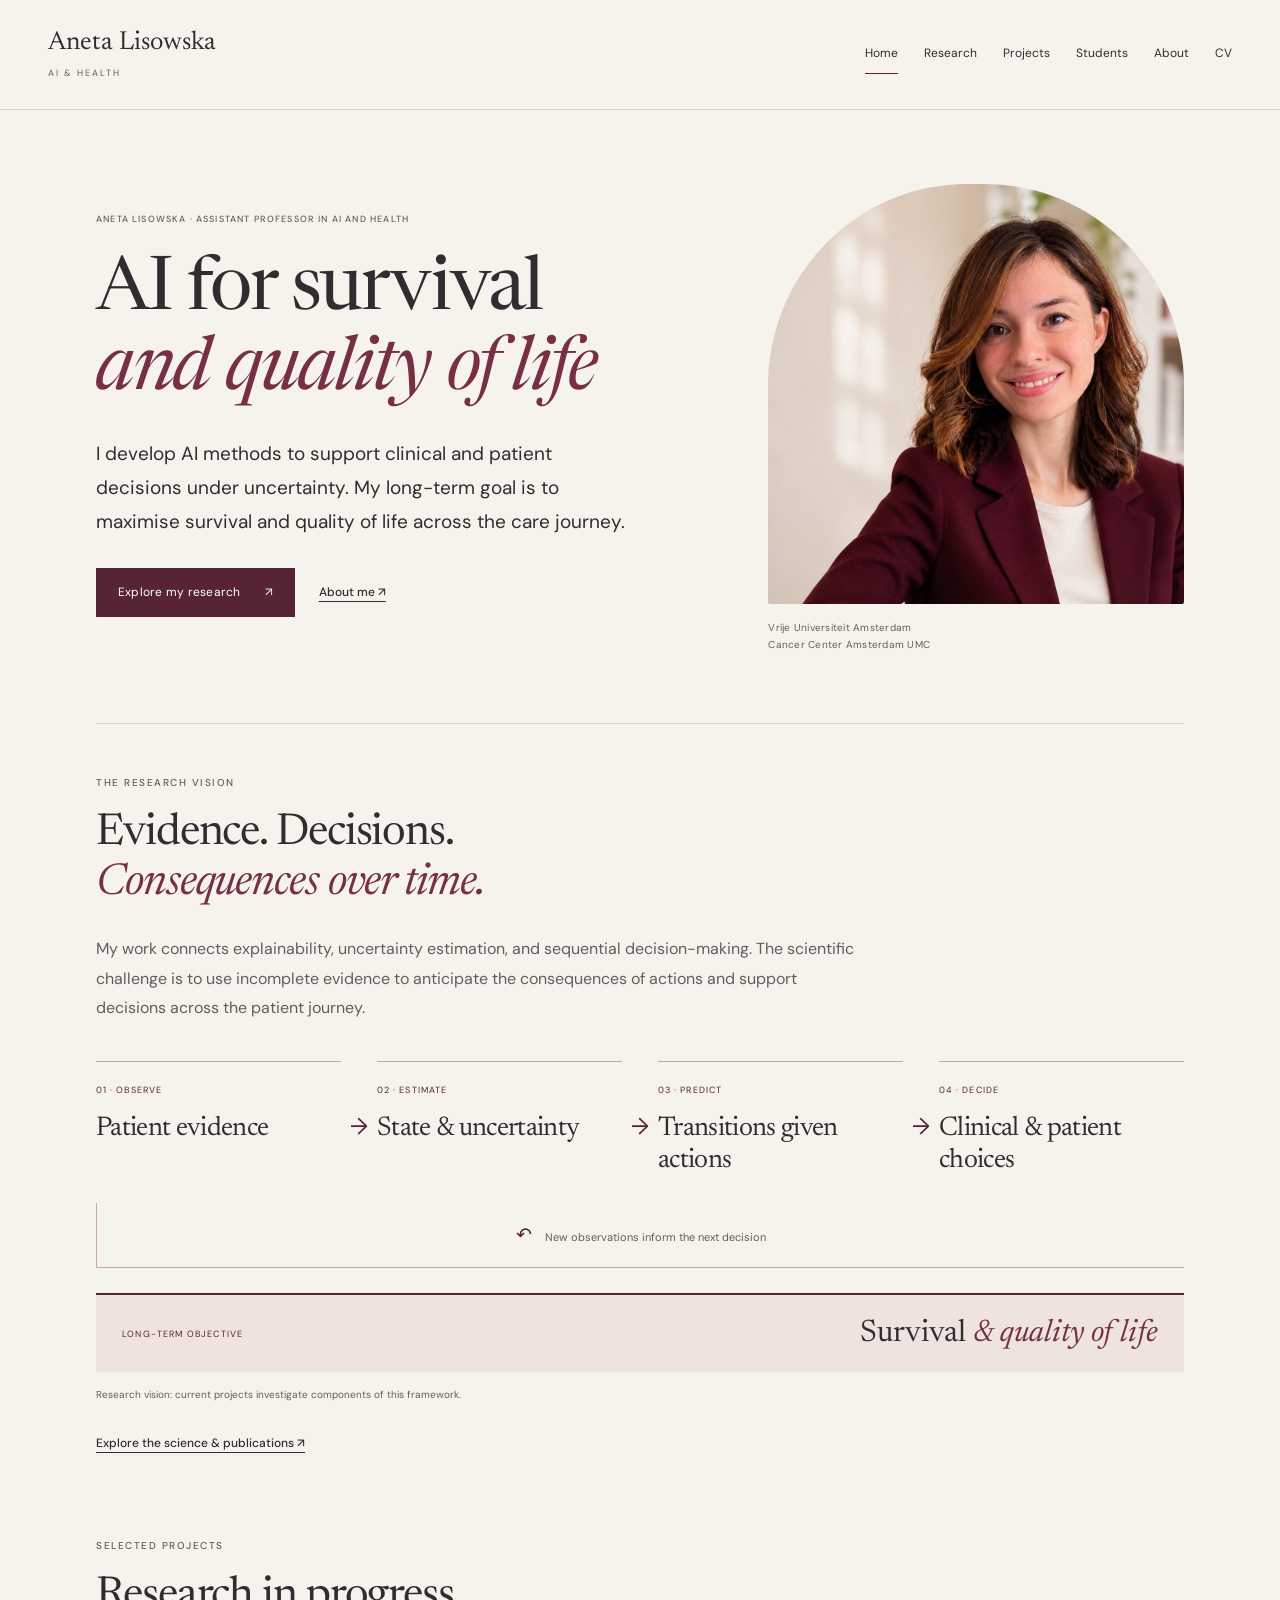
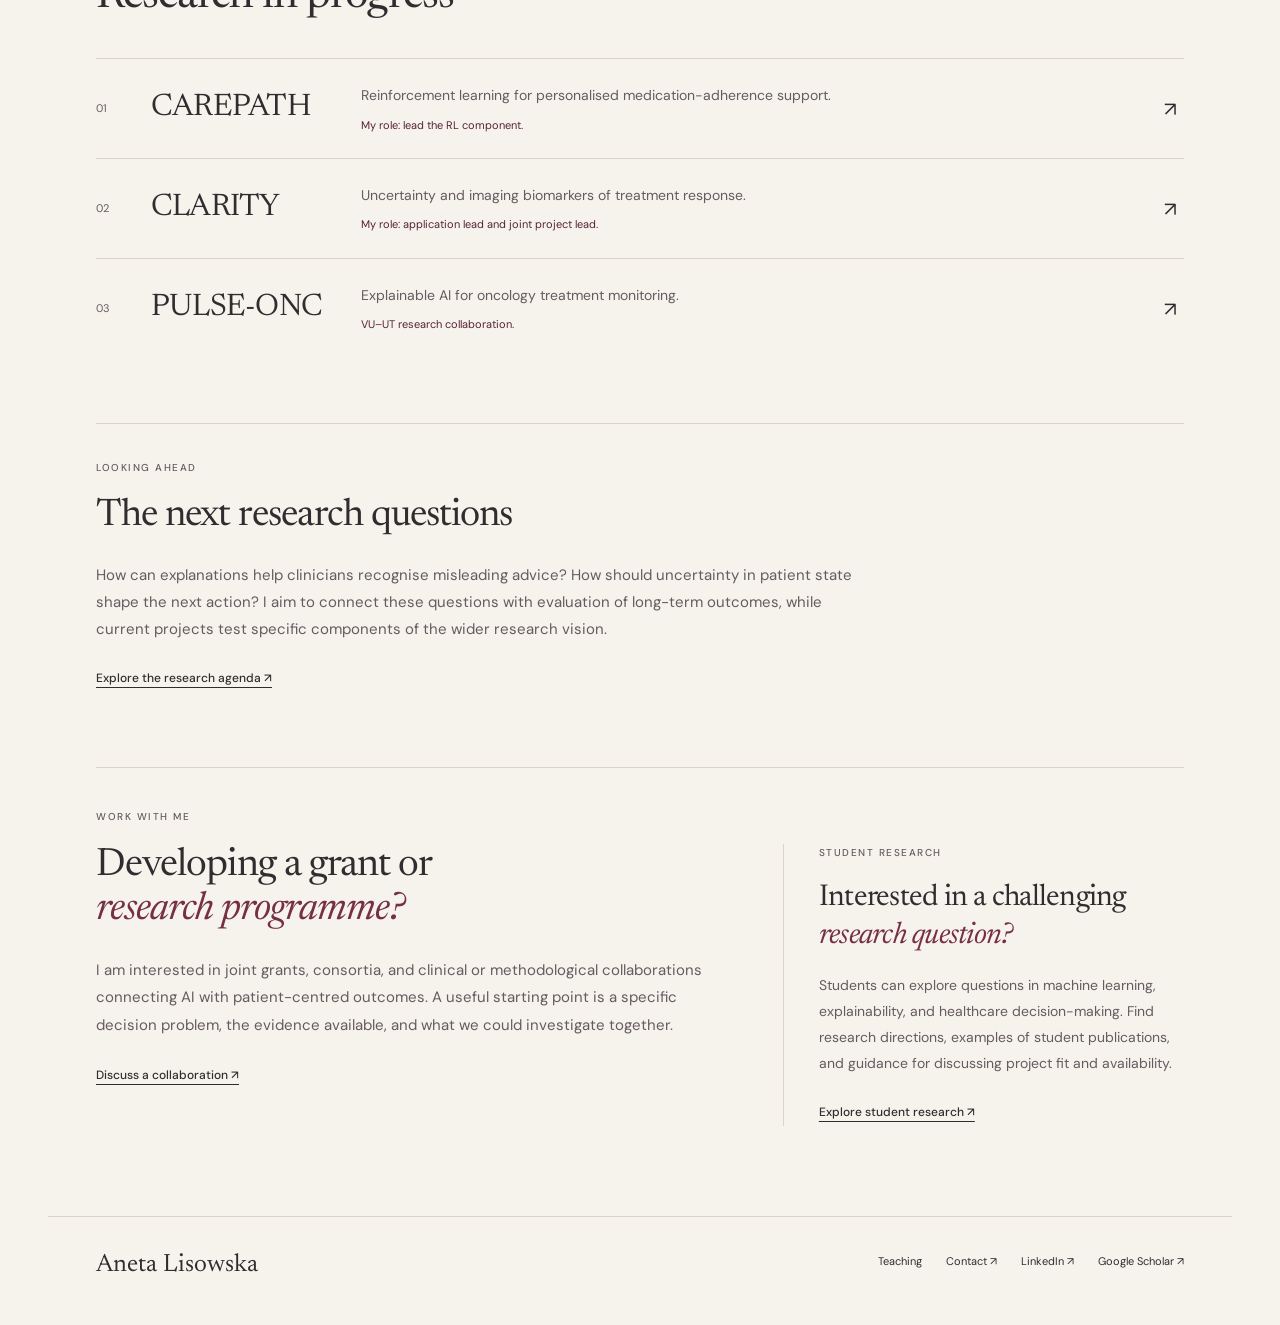
==== commit 60741a63: "Clarify grant collaboration and student research pathways" ====
--- a/index.html
+++ b/index.html
@@ -4,11 +4,12 @@
 <meta name="theme-color" content="#562435"><link rel="stylesheet" href="style.css"></head>
 <body><a class="skip" href="#main">Skip to content</a>
 <header><div class="header-inner"><a class="brand" href="index.html">Aneta Lisowska<span>AI &amp; Health</span></a>
-<nav aria-label="Main navigation"><a href="index.html" aria-current="page">Home</a><a href="research.html">Research</a><a href="projects.html">Projects</a><a href="research-journey.html">About</a><a href="cv.html">CV</a></nav></div></header>
-<main id="main"><section class="editorial-hero"><div class="hero-copy"><p class="eyebrow">Aneta Lisowska · Assistant Professor in AI and Health</p><h1>AI for survival<br><em>and quality of life</em></h1><p class="hero-intro">My research aims to maximise survival and quality of life by developing AI that helps clinicians and patients make decisions from uncertain evidence across the care journey.</p><div class="hero-actions"><a class="button" href="research.html">Explore my research <span aria-hidden="true">↗</span></a><a class="text-link" href="research-journey.html">About me ↗</a></div></div><figure class="hero-portrait"><img src="assets/portrait-warm.webp" alt="Aneta Lisowska" width="1086" height="1448" fetchpriority="high" decoding="async"><figcaption>Vrije Universiteit Amsterdam<br>Cancer Center Amsterdam UMC</figcaption></figure></section>
-<section class="signature-vision" aria-labelledby="signature-title"><div class="section-title"><p class="eyebrow">The research vision</p><h2 id="signature-title">Evidence. Decisions.<br><em>Consequences over time.</em></h2><p class="vision-copy">I connect uncertainty-aware patient-state estimation, action-conditioned transition models, and explainable sequential decisions. The aim is to evaluate what AI at different stages of care contributes to survival and quality of life.</p></div>
+<nav aria-label="Main navigation"><a href="index.html" aria-current="page">Home</a><a href="research.html">Research</a><a href="projects.html">Projects</a><a href="students.html">Students</a><a href="research-journey.html">About</a><a href="cv.html">CV</a></nav></div></header>
+<main id="main"><section class="editorial-hero"><div class="hero-copy"><p class="eyebrow">Aneta Lisowska · Assistant Professor in AI and Health</p><h1>AI for survival<br><em>and quality of life</em></h1><p class="hero-intro">I develop AI methods to support clinical and patient decisions under uncertainty. My long-term goal is to maximise survival and quality of life across the care journey.</p><div class="hero-actions"><a class="button" href="research.html">Explore my research <span aria-hidden="true">↗</span></a><a class="text-link" href="research-journey.html">About me ↗</a></div></div><figure class="hero-portrait"><img src="assets/portrait-warm.webp" alt="Aneta Lisowska" width="1086" height="1448" fetchpriority="high" decoding="async"><figcaption>Vrije Universiteit Amsterdam<br>Cancer Center Amsterdam UMC</figcaption></figure></section>
+<section class="signature-vision" aria-labelledby="signature-title"><div class="section-title"><p class="eyebrow">The research vision</p><h2 id="signature-title">Evidence. Decisions.<br><em>Consequences over time.</em></h2><p class="vision-copy">My work connects explainability, uncertainty estimation, and sequential decision-making. The scientific challenge is to use incomplete evidence to anticipate the consequences of actions and support decisions across the patient journey.</p></div>
 <figure class="signature-diagram"><ol class="signature-flow"><li><span>01 · Observe</span><h3>Patient evidence</h3></li><li><span>02 · Estimate</span><h3>State &amp; uncertainty</h3></li><li><span>03 · Predict</span><h3>Transitions given actions</h3></li><li><span>04 · Decide</span><h3>Clinical &amp; patient choices</h3></li></ol><div class="signature-loop"><span aria-hidden="true">↶</span> New observations inform the next decision</div><div class="signature-outcome"><span>Long-term objective</span><strong>Survival <em>&amp; quality of life</em></strong></div><figcaption>Research vision: current projects investigate components of this framework.</figcaption></figure><a class="text-link" href="research.html">Explore the science &amp; publications ↗</a></section>
-<section class="compact-projects" aria-labelledby="projects-title"><div class="section-title"><p class="eyebrow">Selected projects</p><h2 id="projects-title">Research in progress</h2></div><a href="projects.html#carepath"><span>01</span><h3>CAREPATH</h3><p>Reinforcement learning for personalised medication-adherence support.</p><b aria-hidden="true">↗</b></a><a href="projects.html#clarity"><span>02</span><h3>CLARITY</h3><p>Uncertainty and imaging biomarkers of treatment response.</p><b aria-hidden="true">↗</b></a><a href="projects.html#pulse-onc"><span>03</span><h3>PULSE-ONC</h3><p>Explainable AI for oncology treatment monitoring.</p><b aria-hidden="true">↗</b></a></section>
-<section class="home-invitation"><p class="eyebrow">Work together</p><h2>A shared question.<br><em>A new collaboration.</em></h2><p>I welcome joint grants, consortia, and clinical or methodological partnerships connecting AI research with decisions that matter to patients.</p><a class="text-link" href="mailto:a.j.lisowska@vu.nl?subject=Research%20collaboration">Get in touch ↗</a></section></main>
-<footer><div><strong>Aneta Lisowska</strong><p>AI &amp; Health · Amsterdam</p></div><div class="footer-links"><a href="students.html">Students</a><a href="teaching.html">Teaching</a><a href="mailto:a.j.lisowska@vu.nl">Contact ↗</a><a href="https://www.linkedin.com/in/anetajl/">LinkedIn ↗</a><a href="https://scholar.google.com/citations?user=-hXV9EsAAAAJ&amp;hl=en">Google Scholar ↗</a></div></footer>
+<section class="compact-projects" aria-labelledby="projects-title"><div class="section-title"><p class="eyebrow">Selected projects</p><h2 id="projects-title">Research in progress</h2></div><a href="projects.html#carepath"><span>01</span><h3>CAREPATH</h3><p>Reinforcement learning for personalised medication-adherence support.<small>My role: lead the RL component.</small></p><b aria-hidden="true">↗</b></a><a href="projects.html#clarity"><span>02</span><h3>CLARITY</h3><p>Uncertainty and imaging biomarkers of treatment response.<small>My role: application lead and joint project lead.</small></p><b aria-hidden="true">↗</b></a><a href="projects.html#pulse-onc"><span>03</span><h3>PULSE-ONC</h3><p>Explainable AI for oncology treatment monitoring.<small>VU–UT research collaboration.</small></p><b aria-hidden="true">↗</b></a></section>
+<section class="home-agenda"><p class="eyebrow">Looking ahead</p><h2>The next research questions</h2><p>How can explanations help clinicians recognise misleading advice? How should uncertainty in patient state shape the next action? I aim to connect these questions with evaluation of long-term outcomes, while current projects test specific components of the wider research vision.</p><a class="text-link" href="research.html#agenda">Explore the research agenda ↗</a></section>
+<section class="home-invitation audience-invitation"><p class="eyebrow">Work with me</p><div class="audience-routes"><article><h2>Developing a grant or<br><em>research programme?</em></h2><p>I am interested in joint grants, consortia, and clinical or methodological collaborations connecting AI with patient-centred outcomes. A useful starting point is a specific decision problem, the evidence available, and what we could investigate together.</p><a class="text-link" href="mailto:a.j.lisowska@vu.nl?subject=Research%20collaboration">Discuss a collaboration ↗</a></article><article class="student-route"><p class="eyebrow">Student research</p><h3>Interested in a challenging<br><em>research question?</em></h3><p>Students can explore questions in machine learning, explainability, and healthcare decision-making. Find research directions, examples of student publications, and guidance for discussing project fit and availability.</p><a class="text-link" href="students.html#prospective-students">Explore student research ↗</a></article></div></section></main>
+<footer><div><strong>Aneta Lisowska</strong><p>AI &amp; Health · Amsterdam</p></div><div class="footer-links"><a href="teaching.html">Teaching</a><a href="mailto:a.j.lisowska@vu.nl">Contact ↗</a><a href="https://www.linkedin.com/in/anetajl/">LinkedIn ↗</a><a href="https://scholar.google.com/citations?user=-hXV9EsAAAAJ&amp;hl=en">Google Scholar ↗</a></div></footer>
 </body></html>
--- a/style.css
+++ b/style.css
@@ -21,3 +21,6 @@
 .signature-vision{margin-top:35px;padding-top:50px;border-top:1px solid var(--line)}.signature-vision h2{font-size:44px}.vision-copy{max-width:760px;font-size:16px;color:var(--muted);line-height:1.85}.signature-diagram{margin:38px 0 24px}.signature-flow{display:grid;grid-template-columns:repeat(4,minmax(0,1fr));list-style:none;margin:0;padding:0;gap:36px}.signature-flow li{position:relative;padding:20px 0 10px;border-top:1px solid #C9A7A1}.signature-flow li:not(:last-child):after{content:'→';position:absolute;right:-27px;top:44px;color:var(--green);font-size:23px}.signature-flow li>span{display:block;font-size:9px;text-transform:uppercase;letter-spacing:.12em;color:var(--green);margin-bottom:15px}.signature-flow h3{font-size:27px;line-height:1.2;margin:0;min-height:65px}.signature-loop{border-left:1px solid #C9A7A1;border-bottom:1px solid #C9A7A1;padding:15px 20px;text-align:center;font-size:11px;color:var(--muted);margin:15px 0 25px}.signature-loop>span{font-size:19px;color:var(--green);margin-right:10px}.signature-outcome{display:flex;align-items:center;justify-content:space-between;gap:25px;background:#EEE3DF;border-top:2px solid var(--green);padding:20px 26px}.signature-outcome>span{font-size:9px;text-transform:uppercase;letter-spacing:.13em;color:var(--green)}.signature-outcome strong{font-family:Newsreader,Georgia,serif;font-weight:400;font-size:31px;line-height:1.2}.signature-diagram figcaption{font-size:10px;color:var(--muted);margin-top:14px}.compact-projects{margin-top:80px}.compact-projects>a{display:grid;grid-template-columns:35px 190px 1fr 20px;gap:20px;align-items:center;padding:24px 0;border-top:1px solid var(--line);text-decoration:none}.compact-projects>a>span{font-size:11px;color:var(--muted)}.compact-projects h3{font-size:31px;margin:0}.compact-projects>a>p{font-size:14px;color:var(--muted);line-height:1.8;margin:0}.compact-projects b{font-weight:400;font-size:20px}.compact-projects>a:hover h3{text-decoration:underline;text-underline-offset:6px}.home-invitation{margin-top:75px;border-top:1px solid var(--line);padding-top:40px}.home-invitation h2{font-size:43px}.home-invitation>p:not(.eyebrow){font-size:16px;color:var(--muted);max-width:680px}.footer-links{flex-wrap:wrap;row-gap:12px;max-width:650px}body:has(.signature-vision) footer p{display:none}body:has(.signature-vision) .hero-intro{font-family:'DM Sans',Arial,sans-serif;font-size:19px;line-height:1.8}body:has(.signature-vision) .hero-actions{margin-top:28px}body:has(.signature-vision) .editorial-hero{padding-bottom:35px}.method-section:first-child{margin-top:0}
 @media(max-width:850px){.signature-flow{grid-template-columns:repeat(2,minmax(0,1fr));gap:25px 40px}.signature-flow li:nth-child(2):after{content:none}.compact-projects>a{grid-template-columns:25px 150px 1fr 16px;gap:15px}.signature-outcome strong{font-size:28px}}
 @media(max-width:700px){.signature-vision{margin-top:20px;padding-top:35px}.signature-vision h2{font-size:35px}.vision-copy{font-size:15px}.signature-flow{grid-template-columns:1fr;gap:0;padding-left:15px}.signature-flow li{border-top:none;border-left:1px solid #C9A7A1;padding:0 0 28px 23px}.signature-flow li:before{content:'';position:absolute;top:6px;left:-4px;width:7px;height:7px;border-radius:50%;background:var(--green)}.signature-flow li:not(:last-child):after{content:none}.signature-flow h3{min-height:0;font-size:28px}.signature-flow li>span{margin-bottom:9px}.signature-flow li:last-child{padding-bottom:5px}.signature-loop{margin-top:10px;text-align:left;padding-left:15px}.signature-outcome{align-items:start;flex-direction:column;gap:12px;padding:20px}.signature-outcome strong{font-size:29px}.compact-projects{margin-top:55px}.compact-projects>a{grid-template-columns:25px 1fr 20px;gap:5px 15px;padding:23px 0}.compact-projects>a>p{grid-column:2;grid-row:2;font-size:14px}.compact-projects b{grid-column:3;grid-row:1}.compact-projects h3{font-size:30px}.home-invitation{margin-top:50px;padding-top:30px}.home-invitation h2{font-size:35px}.home-invitation>p:not(.eyebrow){font-size:15px}.footer-links{gap:12px 20px}body:has(.signature-vision) .hero-intro{font-size:18px}}
+.compact-projects small{display:block;color:var(--green);font-size:11px;line-height:1.7;margin-top:7px}.home-agenda{margin-top:65px;padding-top:35px;border-top:1px solid var(--line)}.home-agenda h2{font-size:38px}.home-agenda>p:not(.eyebrow){font-size:15px;color:var(--muted);max-width:780px}.audience-routes{display:grid;grid-template-columns:1.55fr 1fr;gap:65px}.audience-routes article>p:not(.eyebrow){font-size:15px;color:var(--muted);line-height:1.85}.audience-invitation h2{font-size:39px}.student-route{border-left:1px solid var(--line);padding-left:35px}.student-route h3{font-size:30px;line-height:1.25}.student-route>p:not(.eyebrow){font-size:14px!important}.prospective-students{scroll-margin-top:30px}.prospective-students>h2{font-size:39px;max-width:700px}.student-research-context{font-size:15px;color:var(--muted);max-width:820px}.student-questions{display:grid;grid-template-columns:repeat(3,minmax(0,1fr));gap:30px;margin:30px 0}.student-questions article{border-top:1px solid var(--line);padding-top:22px}.student-questions h3{font-size:28px;line-height:1.25}.student-questions p{font-size:14px;color:var(--muted)}.student-enquiry{background:#EEE3DF;padding:30px;margin:35px 0 45px}.student-enquiry h3{font-size:31px}.student-enquiry p{font-size:14px;color:var(--muted);max-width:820px}.student-enquiry .text-link{display:inline-block;margin:18px 0 0 20px}
+@media(max-width:850px){.audience-routes{gap:35px}.student-questions{grid-template-columns:1fr;gap:10px}}
+@media(max-width:700px){.home-agenda{margin-top:50px;padding-top:30px}.home-agenda h2{font-size:33px}.audience-routes{grid-template-columns:1fr;gap:35px}.audience-invitation h2{font-size:34px}.student-route{border-left:none;border-top:1px solid var(--line);padding:30px 0 0}.student-route h3{font-size:30px}.prospective-students>h2{font-size:33px}.student-enquiry{padding:25px 20px}.student-enquiry .text-link{margin-left:0;display:block}}
